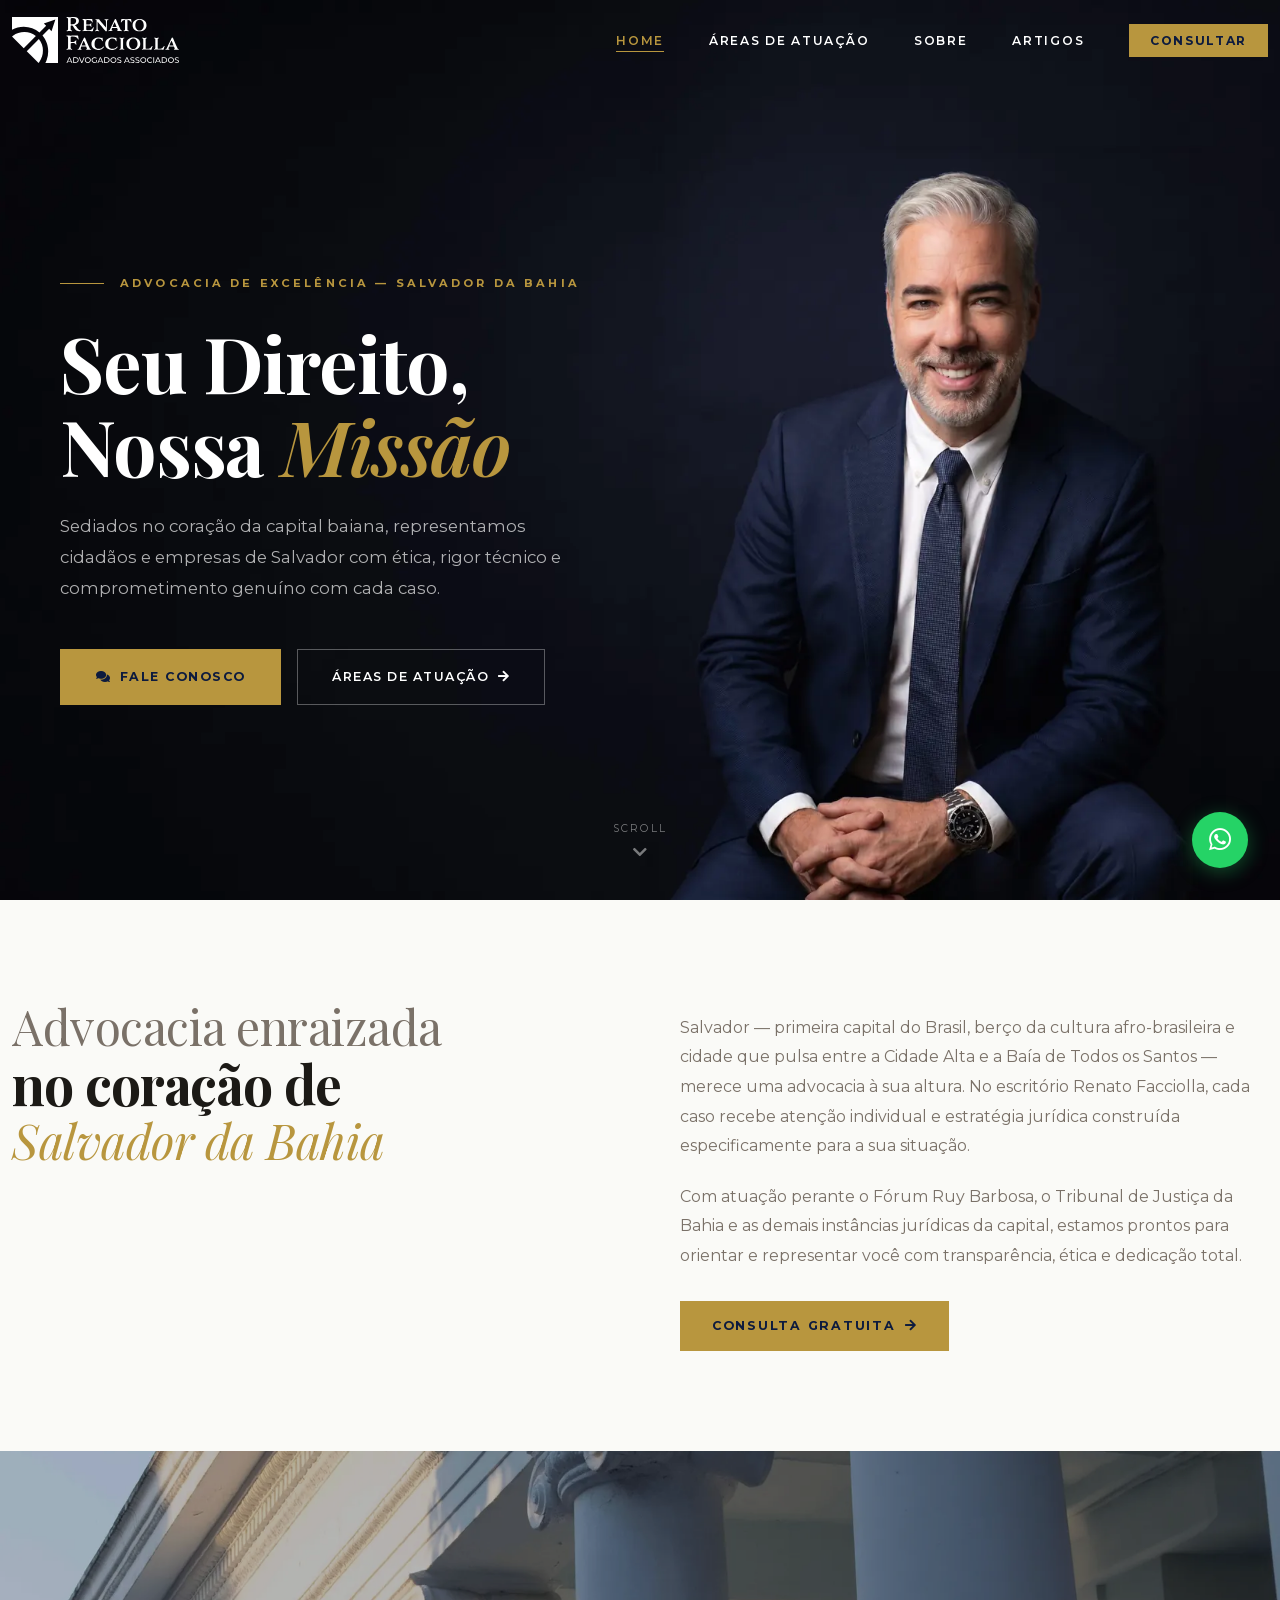
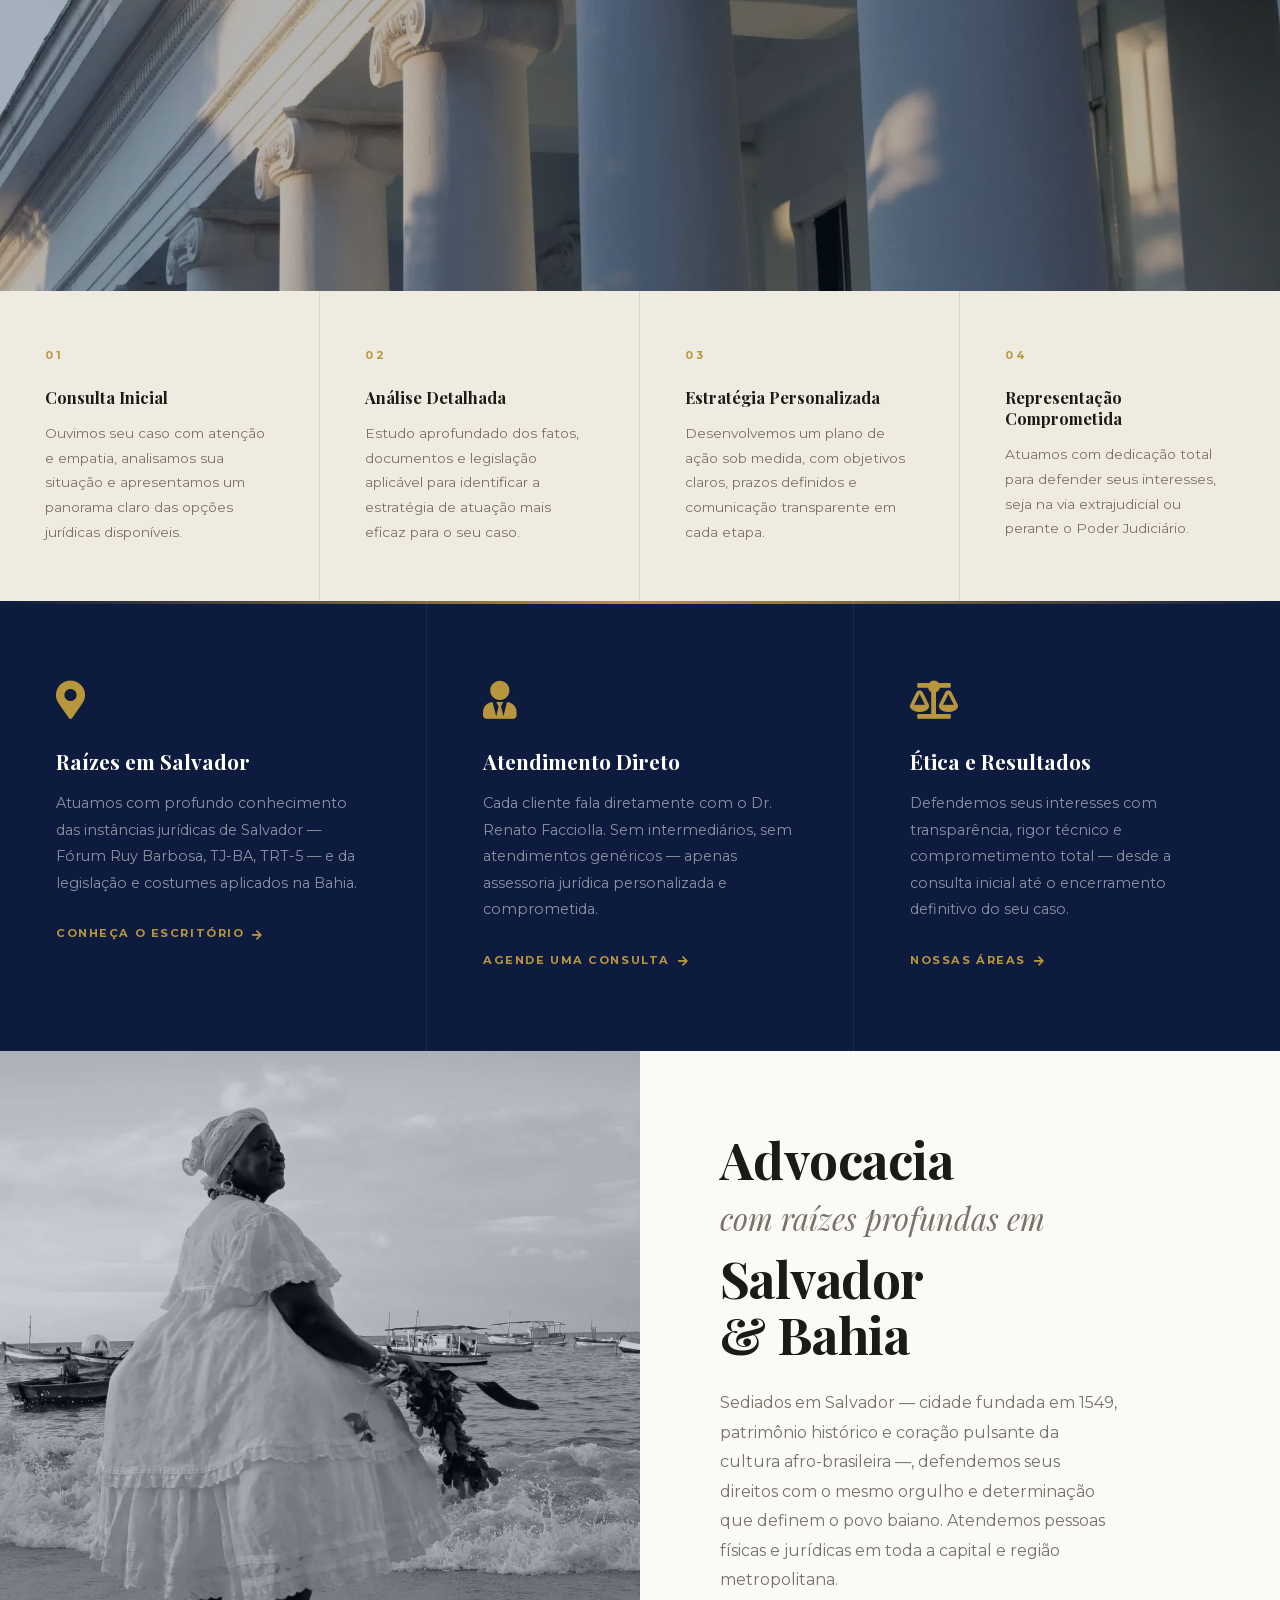
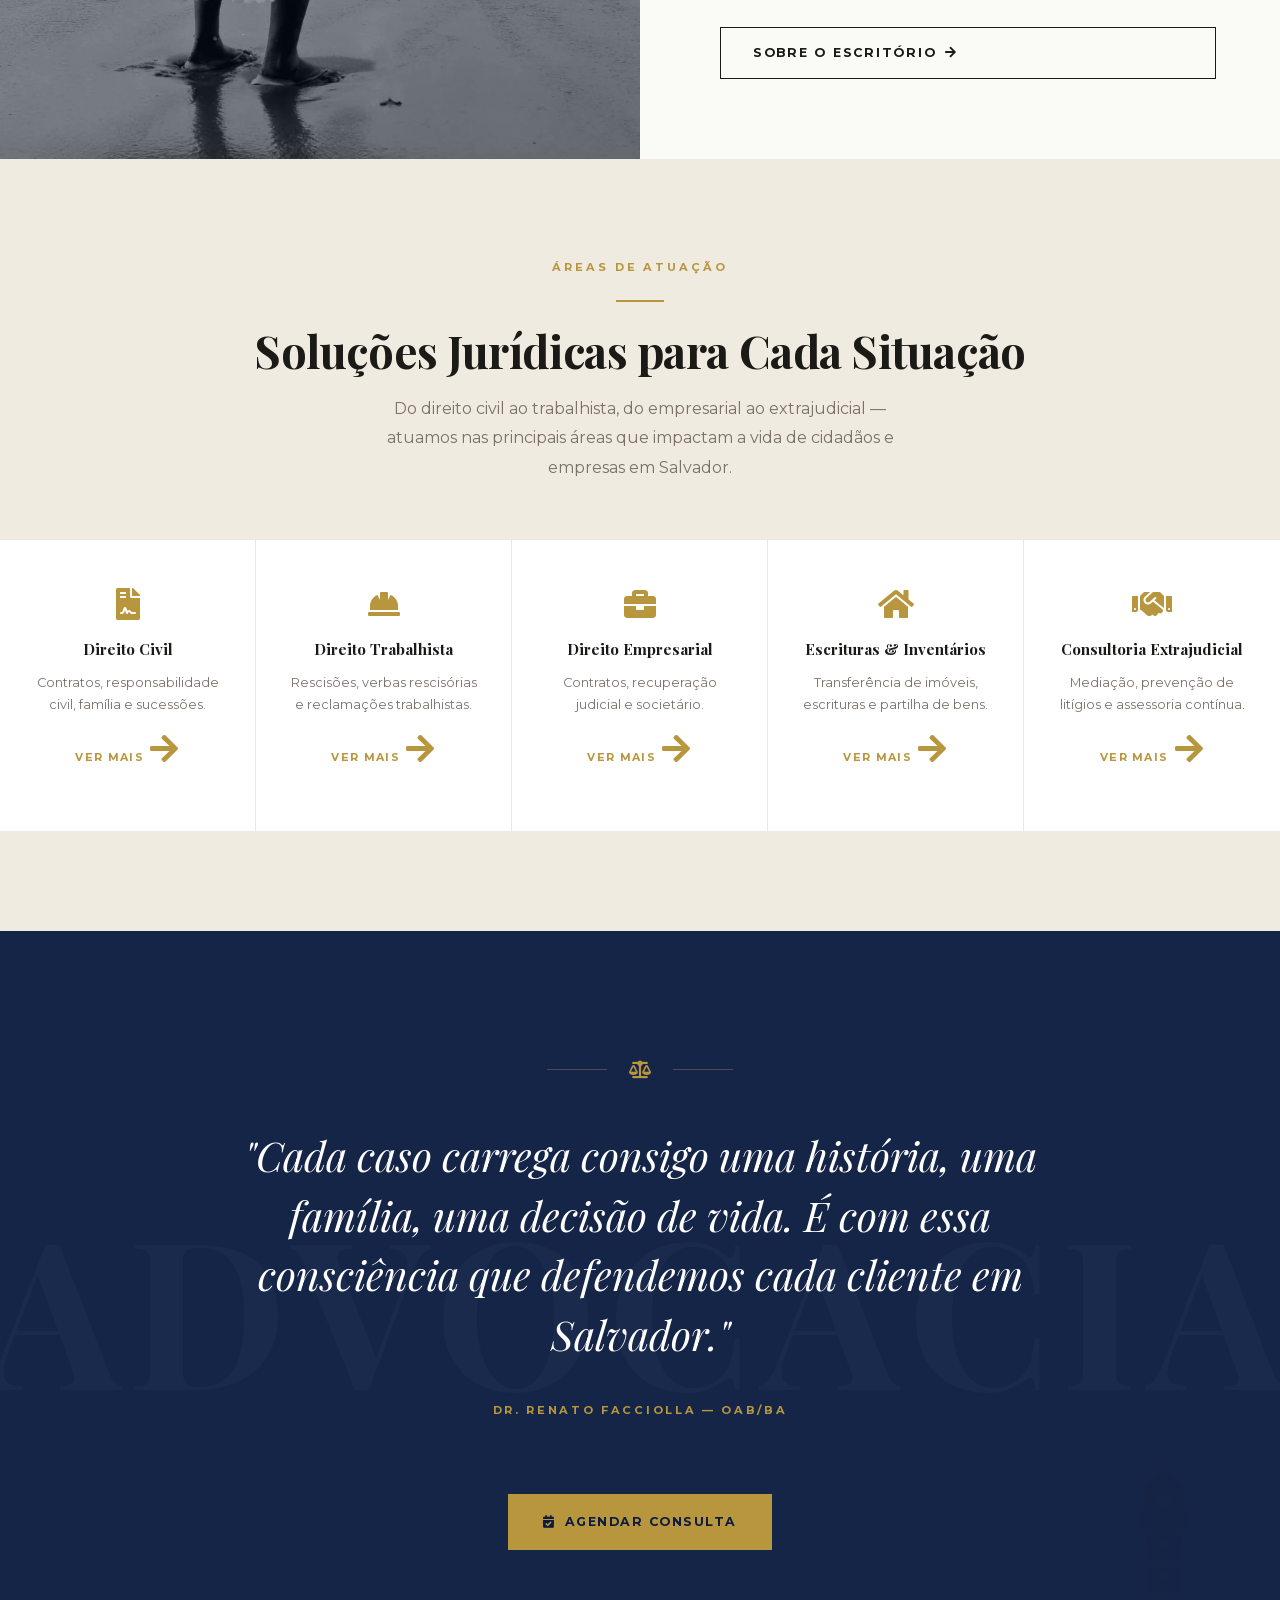
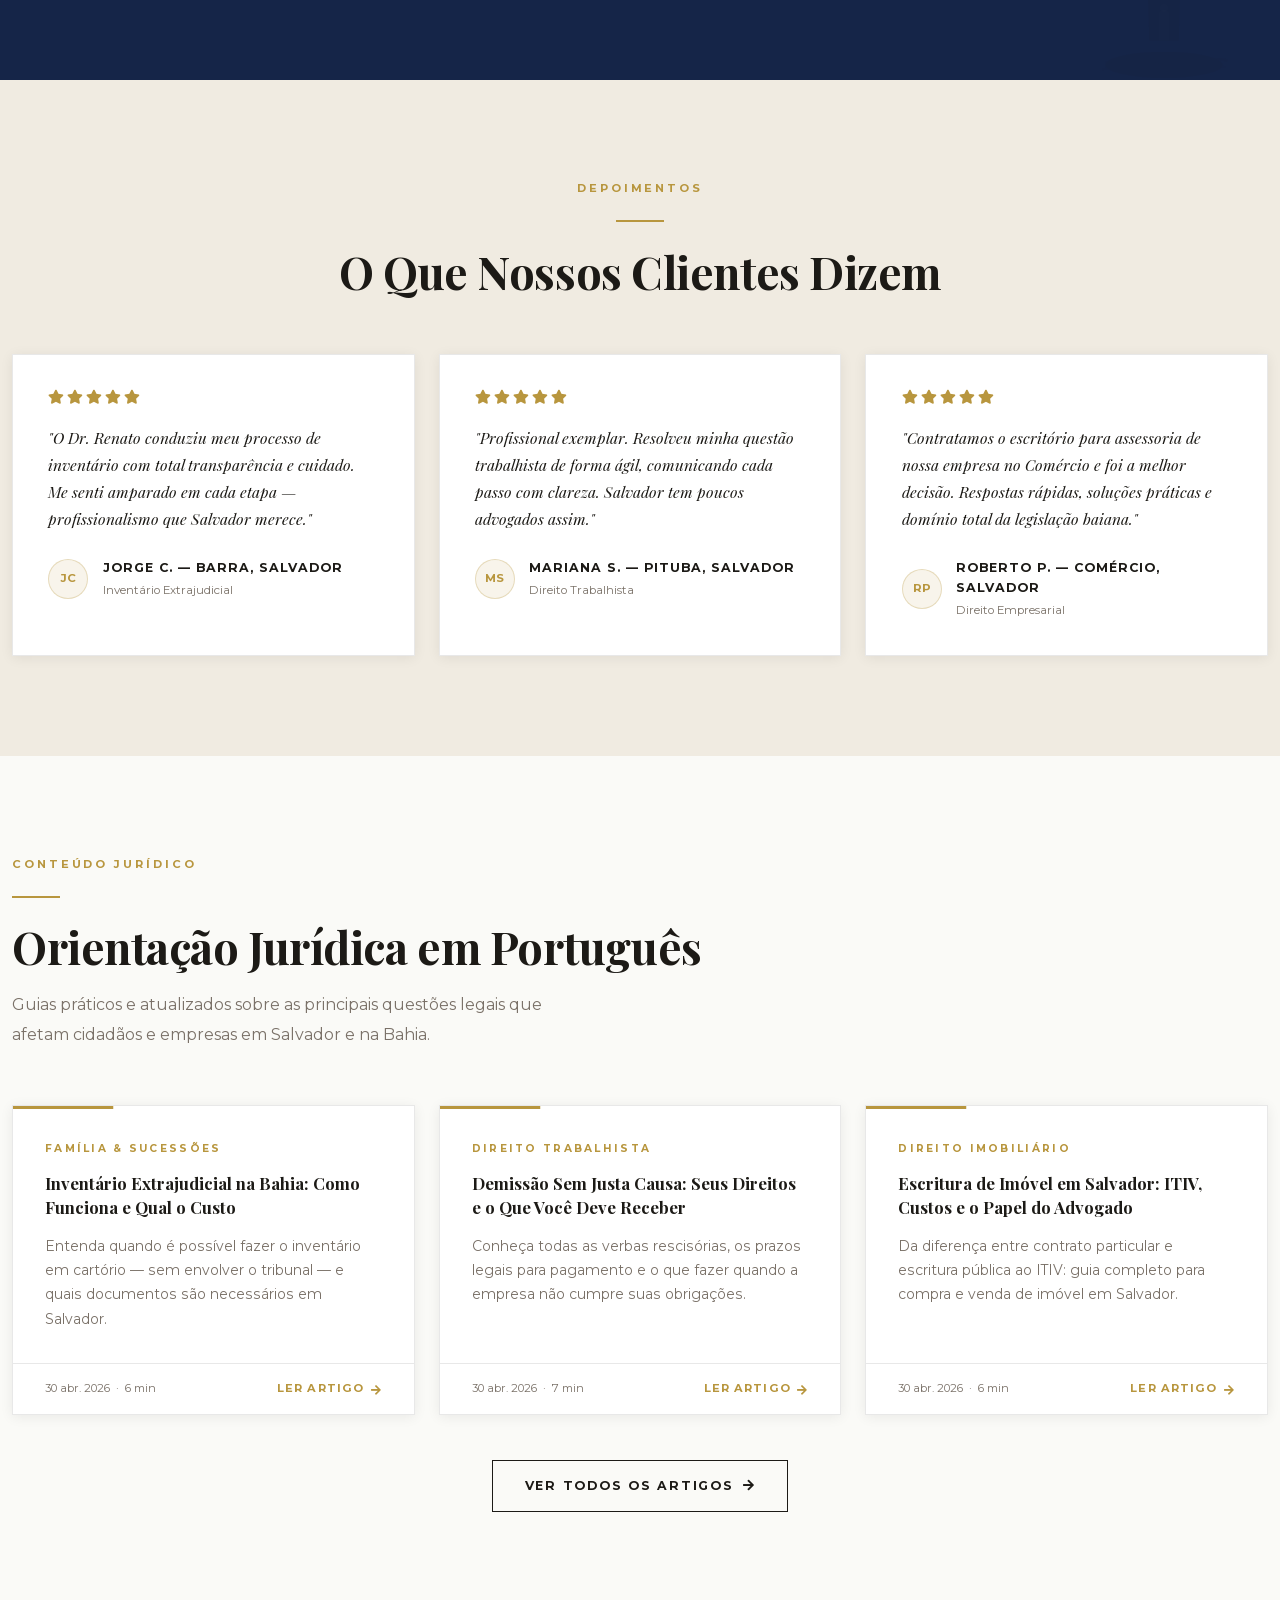
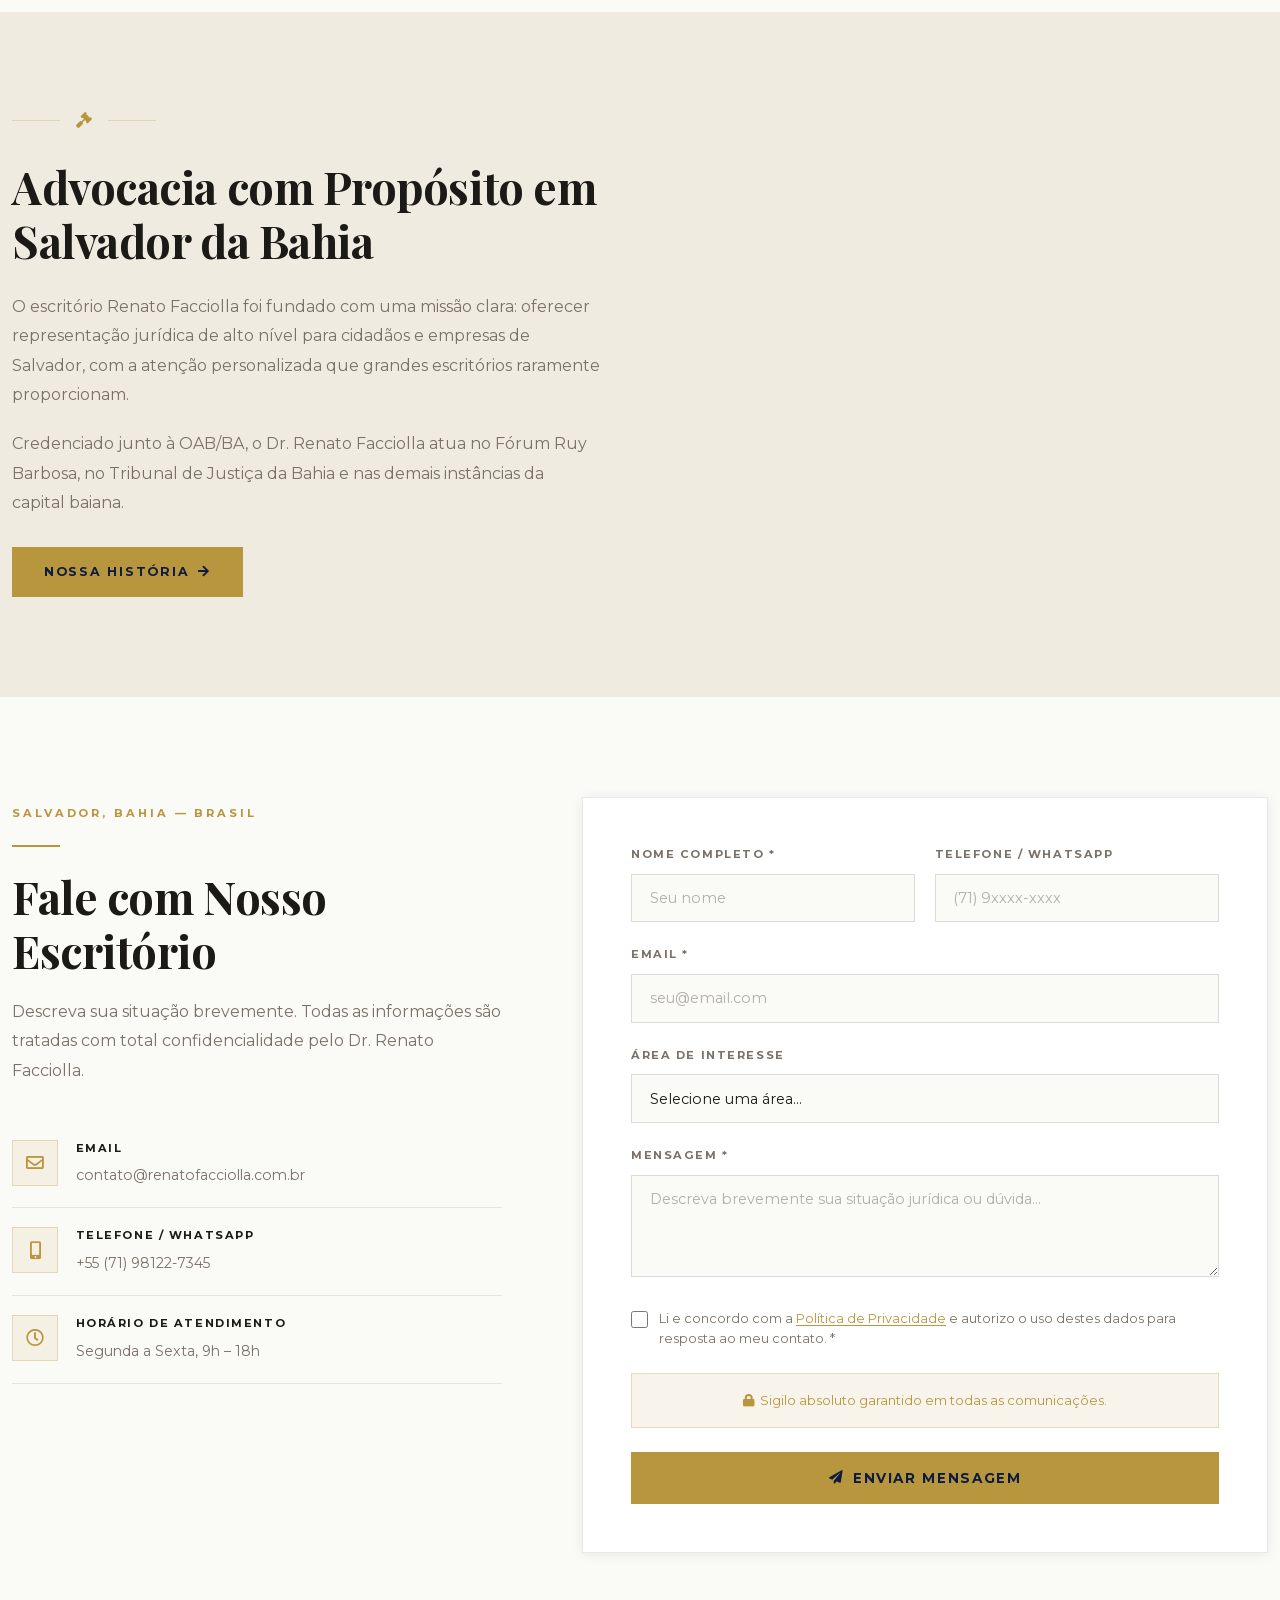
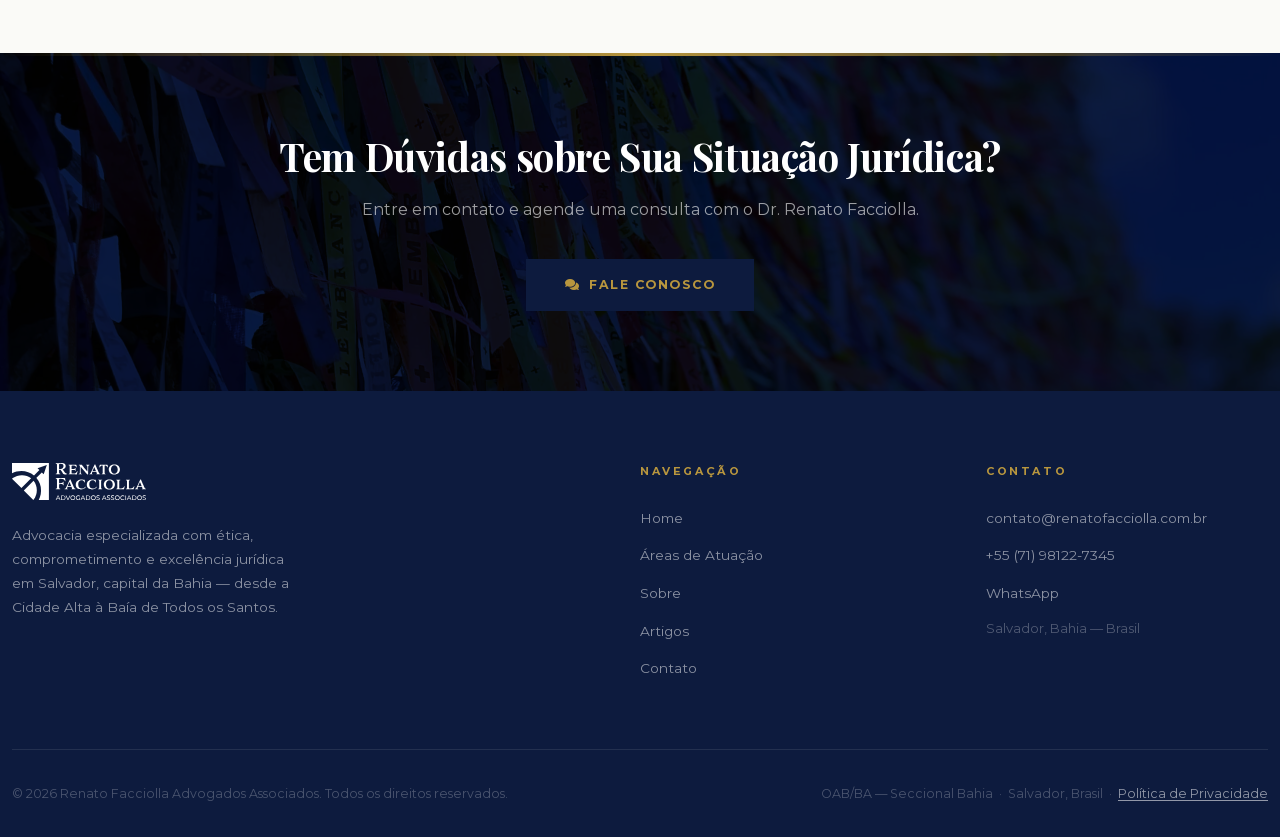
==== index.html @ 47c88311 "SEO, performance and privacy fixes - One host everywhere: canonicals, JSON-LD, sitemap and robots no" ====
<!DOCTYPE html>
<html lang="pt-BR">
<head>
  <meta charset="UTF-8">
  <meta name="viewport" content="width=device-width, initial-scale=1.0">
  <title>Advogado em Salvador BA | Renato Facciolla Advogados Associados</title>
  <meta name="description" content="Escritório de advocacia em Salvador, Bahia. Direito Civil, Trabalhista e Empresarial. Atuação no Fórum Ruy Barbosa e TJ-BA. Consulte gratuitamente.">
  <link rel="canonical" href="https://renatofacciolla.com.br/">
  <meta name="referrer" content="strict-origin-when-cross-origin">
  <meta name="theme-color" content="#0D1B3E">
  <link rel="icon" href="/favicon.ico" sizes="32x32">
  <link rel="icon" href="/favicon.svg" type="image/svg+xml">
  <link rel="apple-touch-icon" href="/apple-touch-icon.png">
  <meta property="og:type" content="website">
  <meta property="og:locale" content="pt_BR">
  <meta property="og:site_name" content="Renato Facciolla Advogados Associados">
  <meta property="og:title" content="Advogado em Salvador BA | Renato Facciolla Advogados Associados">
  <meta property="og:description" content="Escritório de advocacia em Salvador, Bahia. Direito Civil, Trabalhista e Empresarial. Atuação no Fórum Ruy Barbosa e TJ-BA. Consulte gratuitamente.">
  <meta property="og:url" content="https://renatofacciolla.com.br/">
  <meta property="og:image" content="https://renatofacciolla.com.br/assets/images/og-image.jpg">
  <meta property="og:image:width" content="1200">
  <meta property="og:image:height" content="630">
  <meta name="twitter:card" content="summary_large_image">

  <script type="application/ld+json">
  {
    "@context": "https://schema.org",
    "@graph": [
      {
        "@type": ["LegalService", "LocalBusiness"],
        "@id": "https://renatofacciolla.com.br/#firm",
        "name": "Renato Facciolla Advogados Associados",
        "alternateName": "RF Advogados",
        "description": "Escritório de advocacia em Salvador, Bahia, especializado em Direito Civil, Trabalhista, Empresarial, Consultoria Extrajudicial e Escrituras.",
        "url": "https://renatofacciolla.com.br/",
        "logo": {"@type": "ImageObject", "url": "https://renatofacciolla.com.br/assets/images/RF-Logo.svg"},
        "image": "https://renatofacciolla.com.br/assets/images/og-image.jpg",
        "telephone": "+55-71-98122-7345",
        "email": "contato@renatofacciolla.com.br",
        "address": {"@type": "PostalAddress", "addressLocality": "Salvador", "addressRegion": "BA", "addressCountry": "BR"},
        "geo": {"@type": "GeoCoordinates", "latitude": -12.9714, "longitude": -38.5014},
        "openingHoursSpecification": {"@type": "OpeningHoursSpecification", "dayOfWeek": ["Monday","Tuesday","Wednesday","Thursday","Friday"], "opens": "09:00", "closes": "18:00"},
        "areaServed": [{"@type": "City", "name": "Salvador"}, {"@type": "State", "name": "Bahia"}],
        "hasOfferCatalog": {"@type": "OfferCatalog", "name": "Serviços Jurídicos", "itemListElement": [
          {"@type": "Offer", "itemOffered": {"@type": "Service", "name": "Direito Civil"}},
          {"@type": "Offer", "itemOffered": {"@type": "Service", "name": "Direito Trabalhista"}},
          {"@type": "Offer", "itemOffered": {"@type": "Service", "name": "Direito Empresarial"}},
          {"@type": "Offer", "itemOffered": {"@type": "Service", "name": "Consultoria Extrajudicial"}},
          {"@type": "Offer", "itemOffered": {"@type": "Service", "name": "Escrituras e Inventários"}}
        ]},
        "priceRange": "$$"
      },
      {
        "@type": "Attorney",
        "@id": "https://renatofacciolla.com.br/#attorney",
        "name": "Renato Facciolla",
        "honorificPrefix": "Dr.",
        "jobTitle": "Advogado",
        "worksFor": {"@id": "https://renatofacciolla.com.br/#firm"},
        "address": {"@type": "PostalAddress", "addressLocality": "Salvador", "addressRegion": "BA", "addressCountry": "BR"},
        "memberOf": {"@type": "Organization", "name": "Ordem dos Advogados do Brasil — Seccional Bahia", "alternateName": "OAB/BA"},
        "knowsAbout": ["Direito Civil","Direito Trabalhista","Direito Empresarial","Consultoria Extrajudicial","Inventários e Escrituras","Direito de Família"]
      },
      {
        "@type": "WebSite",
        "@id": "https://renatofacciolla.com.br/#website",
        "url": "https://renatofacciolla.com.br/",
        "name": "Renato Facciolla Advogados Associados",
        "publisher": {"@id": "https://renatofacciolla.com.br/#firm"},
        "inLanguage": "pt-BR"
      },
      {
        "@type": "WebPage",
        "@id": "https://renatofacciolla.com.br/#webpage",
        "url": "https://renatofacciolla.com.br/",
        "name": "Advogado em Salvador BA | Renato Facciolla Advogados Associados",
        "isPartOf": {"@id": "https://renatofacciolla.com.br/#website"},
        "about": {"@id": "https://renatofacciolla.com.br/#firm"},
        "inLanguage": "pt-BR"
      }
    ]
  }
  </script>

  <link rel="preload" href="assets/fonts/Montserrat-normal-latin.woff2" as="font" type="font/woff2" crossorigin>
  <link rel="stylesheet" href="assets/css/fonts.css">
  <link rel="stylesheet" href="assets/vendor/fontawesome/css/all.min.css">
  <link rel="stylesheet" href="assets/css/main.css">
  <link rel="preload" as="image" href="assets/images/heroBG.webp" fetchpriority="high">

</head>
<body>

  <!-- ══ NAVBAR ══════════════════════════════════════════════ -->
  <nav id="mainNav" aria-label="Navegação principal">
    <div class="nav-inner">
      <a class="navbar-brand" href="./" aria-label="RF Advogados — Início">
        <img src="assets/images/RF-Logo.svg" alt="Renato Facciolla Advogados" height="36">
      </a>
      <button class="nav-toggle" aria-label="Abrir menu" aria-expanded="false">
        <span></span><span></span><span></span>
      </button>
      <ul class="nav-links" role="list">
        <li><a href="./" class="active">Home</a></li>
        <li><a href="areas.html">Áreas de Atuação</a></li>
        <li><a href="sobre.html">Sobre</a></li>
        <li><a href="artigos/">Artigos</a></li>
        <li><a href="contato.html" class="nav-cta">Consultar</a></li>
      </ul>
    </div>
  </nav>

  <!-- ══ HERO ═══════════════════════════════════════════════ -->
  <section class="hero" aria-label="Apresentação">
    <div class="container">
      <div class="hero-inner">

        <div class="hero-content">
          <div class="hero-eyebrow">Advocacia de Excelência — Salvador da Bahia</div>
          <h1>Seu Direito,<br>Nossa <em>Missão</em></h1>
          <p class="hero-text">
            Sediados no coração da capital baiana, representamos cidadãos e empresas
            de Salvador com ética, rigor técnico e comprometimento genuíno com cada caso.
          </p>
          <div class="hero-actions">
            <a href="contato.html" class="btn-primary">
              <i class="fas fa-comments" aria-hidden="true"></i> Fale Conosco
            </a>
            <a href="areas.html" class="btn-outline">
              Áreas de Atuação <i class="fas fa-arrow-right" aria-hidden="true"></i>
            </a>
          </div>
        </div>

      </div>
    </div>
    <div class="hero-scroll" aria-hidden="true">
      <span>Scroll</span>
      <i class="fas fa-chevron-down"></i>
    </div>
  </section>

  <!-- ══ SPLIT INTRO ════════════════════════════════════════ -->
  <section class="ls section-pad">
    <div class="container">
      <div class="split-intro">

        <div class="sh-wrap fade-in-left">
          <span class="sh-light">Advocacia enraizada</span>
          <span class="sh-bold">no coração de</span>
          <span class="sh-italic">Salvador da Bahia</span>
        </div>

        <div class="split-body fade-in-right" data-delay="100">
          <p>
            Salvador — primeira capital do Brasil, berço da cultura afro-brasileira
            e cidade que pulsa entre a Cidade Alta e a Baía de Todos os Santos —
            merece uma advocacia à sua altura. No escritório Renato Facciolla,
            cada caso recebe atenção individual e estratégia jurídica construída
            especificamente para a sua situação.
          </p>
          <p>
            Com atuação perante o Fórum Ruy Barbosa, o Tribunal de Justiça da Bahia
            e as demais instâncias jurídicas da capital, estamos prontos para
            orientar e representar você com transparência, ética e dedicação total.
          </p>
          <a href="contato.html" class="btn-gold" style="margin-top:0.6rem">
            Consulta Gratuita <i class="fas fa-arrow-right" aria-hidden="true"></i>
          </a>
        </div>

      </div>
    </div>
  </section>

  <!-- ══ FULL-BLEED IMAGE STRIP ══════════════════════════════ -->
  <div class="img-strip" role="img" aria-label="Fórum Ruy Barbosa — pilastras do Tribunal de Justiça da Bahia, Salvador"></div>

  <!-- ══ PROCESS — 4 COLUMNS ════════════════════════════════ -->
  <section class="features-block" aria-label="Como trabalhamos">
    <div class="features-cols">

      <div class="feat-col fade-in">
        <span class="feat-num">01</span>
        <h3>Consulta Inicial</h3>
        <p>
          Ouvimos seu caso com atenção e empatia, analisamos sua situação e
          apresentamos um panorama claro das opções jurídicas disponíveis.
        </p>
      </div>

      <div class="feat-col fade-in" data-delay="80">
        <span class="feat-num">02</span>
        <h3>Análise Detalhada</h3>
        <p>
          Estudo aprofundado dos fatos, documentos e legislação aplicável para
          identificar a estratégia de atuação mais eficaz para o seu caso.
        </p>
      </div>

      <div class="feat-col fade-in" data-delay="160">
        <span class="feat-num">03</span>
        <h3>Estratégia Personalizada</h3>
        <p>
          Desenvolvemos um plano de ação sob medida, com objetivos claros,
          prazos definidos e comunicação transparente em cada etapa.
        </p>
      </div>

      <div class="feat-col fade-in" data-delay="240">
        <span class="feat-num">04</span>
        <h3>Representação Comprometida</h3>
        <p>
          Atuamos com dedicação total para defender seus interesses, seja
          na via extrajudicial ou perante o Poder Judiciário.
        </p>
      </div>

    </div>
  </section>

  <!-- ══ WHY CHOOSE RF ══════════════════════════════════════ -->
  <section class="why-section" aria-label="Por que nos escolher">
    <div class="why-cols">

      <div class="why-col fade-in">
        <i class="fas fa-map-marker-alt why-col-icon" aria-hidden="true"></i>
        <h3>Raízes em Salvador</h3>
        <p>Atuamos com profundo conhecimento das instâncias jurídicas de Salvador — Fórum Ruy Barbosa, TJ-BA, TRT-5 — e da legislação e costumes aplicados na Bahia.</p>
        <a href="sobre.html" class="why-col-link">Conheça o escritório <i class="fas fa-arrow-right" aria-hidden="true"></i></a>
      </div>

      <div class="why-col fade-in" data-delay="110">
        <i class="fas fa-user-tie why-col-icon" aria-hidden="true"></i>
        <h3>Atendimento Direto</h3>
        <p>Cada cliente fala diretamente com o Dr. Renato Facciolla. Sem intermediários, sem atendimentos genéricos — apenas assessoria jurídica personalizada e comprometida.</p>
        <a href="contato.html" class="why-col-link">Agende uma consulta <i class="fas fa-arrow-right" aria-hidden="true"></i></a>
      </div>

      <div class="why-col fade-in" data-delay="220">
        <i class="fas fa-balance-scale why-col-icon" aria-hidden="true"></i>
        <h3>Ética e Resultados</h3>
        <p>Defendemos seus interesses com transparência, rigor técnico e comprometimento total — desde a consulta inicial até o encerramento definitivo do seu caso.</p>
        <a href="areas.html" class="why-col-link">Nossas áreas <i class="fas fa-arrow-right" aria-hidden="true"></i></a>
      </div>

    </div>
  </section>

  <!-- ══ OVERSIZED HEADLINE + PHOTO ═════════════════════════ -->
  <section class="oversize-section" aria-label="Sobre o escritório">
    <div class="oversize-inner">

      <div class="oversize-photo fade-in-left" role="img" aria-label="Baiana de acarajé em traje típico, símbolo da cultura afro-baiana de Salvador"></div>

      <div class="oversize-content fade-in-right" data-delay="130">
        <div class="big-heading">
          <span>Advocacia</span>
          <span class="bh-thin">com raízes profundas em</span>
          <span>Salvador</span>
          <span>&amp; Bahia</span>
        </div>
        <p>
          Sediados em Salvador — cidade fundada em 1549, patrimônio histórico
          e coração pulsante da cultura afro-brasileira —, defendemos seus
          direitos com o mesmo orgulho e determinação que definem o povo baiano.
          Atendemos pessoas físicas e jurídicas em toda a capital e região metropolitana.
        </p>
        <a href="sobre.html" class="btn-outline-dark">
          Sobre o Escritório <i class="fas fa-arrow-right" aria-hidden="true"></i>
        </a>
      </div>

    </div>
  </section>

  <!-- ══ PRACTICE AREAS PREVIEW ══════════════════════════════ -->
  <section class="practice-preview section-pad" aria-label="Áreas de atuação">
    <div class="container">
      <div class="section-header center fade-in" style="margin-bottom:0">
        <h4>Áreas de Atuação</h4>
        <div class="divider center"></div>
        <h2>Soluções Jurídicas para Cada Situação</h2>
        <p>Do direito civil ao trabalhista, do empresarial ao extrajudicial — atuamos nas principais áreas que impactam a vida de cidadãos e empresas em Salvador.</p>
      </div>
    </div>
    <div class="practice-preview-grid">
      <div class="practice-card scale-in">
        <i class="fas fa-file-contract" aria-hidden="true"></i>
        <h4>Direito Civil</h4>
        <p>Contratos, responsabilidade civil, família e sucessões.</p>
        <a href="areas.html#civil" class="practice-card-link">Ver mais <i class="fas fa-arrow-right" aria-hidden="true"></i></a>
      </div>
      <div class="practice-card scale-in" data-delay="80">
        <i class="fas fa-hard-hat" aria-hidden="true"></i>
        <h4>Direito Trabalhista</h4>
        <p>Rescisões, verbas rescisórias e reclamações trabalhistas.</p>
        <a href="areas.html#trabalhista" class="practice-card-link">Ver mais <i class="fas fa-arrow-right" aria-hidden="true"></i></a>
      </div>
      <div class="practice-card scale-in" data-delay="160">
        <i class="fas fa-briefcase" aria-hidden="true"></i>
        <h4>Direito Empresarial</h4>
        <p>Contratos, recuperação judicial e societário.</p>
        <a href="areas.html#empresarial" class="practice-card-link">Ver mais <i class="fas fa-arrow-right" aria-hidden="true"></i></a>
      </div>
      <div class="practice-card scale-in" data-delay="240">
        <i class="fas fa-home" aria-hidden="true"></i>
        <h4>Escrituras &amp; Inventários</h4>
        <p>Transferência de imóveis, escrituras e partilha de bens.</p>
        <a href="areas.html#escrituras" class="practice-card-link">Ver mais <i class="fas fa-arrow-right" aria-hidden="true"></i></a>
      </div>
      <div class="practice-card scale-in" data-delay="320">
        <i class="fas fa-handshake" aria-hidden="true"></i>
        <h4>Consultoria Extrajudicial</h4>
        <p>Mediação, prevenção de litígios e assessoria contínua.</p>
        <a href="areas.html#extrajudicial" class="practice-card-link">Ver mais <i class="fas fa-arrow-right" aria-hidden="true"></i></a>
      </div>
    </div>
  </section>

  <!-- ══ STATEMENT / FILOSOFIA ══════════════════════════════ -->
  <section class="statement-section" aria-label="Filosofia do escritório">
    <span class="statement-bg-text" aria-hidden="true">ADVOCACIA</span>
    <div class="container">
      <div class="statement-inner fade-in">
        <div class="statement-ornament">
          <span class="statement-ornament-line"></span>
          <i class="fas fa-balance-scale" aria-hidden="true"></i>
          <span class="statement-ornament-line"></span>
        </div>
        <blockquote class="statement-quote">
          "Cada caso carrega consigo uma história, uma família, uma decisão de vida.
           É com essa consciência que defendemos cada cliente em Salvador."
        </blockquote>
        <span class="statement-attribution">Dr. Renato Facciolla — OAB/BA</span>
        <br>
        <a href="contato.html" class="btn-primary">
          <i class="fas fa-calendar-check" aria-hidden="true"></i> Agendar Consulta
        </a>
      </div>
    </div>

    <!-- Farol da Barra illustration -->
    <svg class="section-deco-svg lighthouse-deco" viewBox="0 0 160 280" fill="none" xmlns="http://www.w3.org/2000/svg" aria-hidden="true">
      <ellipse cx="80" cy="262" rx="72" ry="16" fill="currentColor"/>
      <path d="M62 232 L58 92 L102 92 L98 232 Z" fill="currentColor"/>
      <rect x="58" y="132" width="44" height="10" fill="rgba(255,255,255,0.08)"/>
      <rect x="58" y="172" width="44" height="10" fill="rgba(255,255,255,0.08)"/>
      <rect x="50" y="80" width="60" height="16" rx="2" fill="currentColor"/>
      <path d="M54 80 L56 44 L104 44 L106 80 Z" fill="currentColor"/>
      <path d="M56 44 L80 20 L104 44 Z" fill="currentColor"/>
      <circle cx="80" cy="62" r="9" fill="rgba(255,255,255,0.12)"/>
      <rect x="48" y="77" width="64" height="5" rx="2" fill="currentColor"/>
      <path d="M73 232 L73 198 Q80 190 87 198 L87 232 Z" fill="rgba(255,255,255,0.07)"/>
      <circle cx="80" cy="112" r="5" fill="rgba(255,255,255,0.08)"/>
      <circle cx="80" cy="152" r="5" fill="rgba(255,255,255,0.08)"/>
      <circle cx="80" cy="192" r="5" fill="rgba(255,255,255,0.08)"/>
      <path d="M8 260 Q38 250 68 260 Q98 270 128 260 Q148 252 158 257" stroke="currentColor" stroke-width="3" fill="none" opacity="0.4"/>
      <path d="M4 268 Q34 258 64 268 Q94 278 124 268 Q144 260 156 265" stroke="currentColor" stroke-width="2" fill="none" opacity="0.25"/>
    </svg>
  </section>

  <!-- ══ TESTIMONIALS ══════════════════════════════════════════ -->
  <section class="testimonials section-pad" aria-label="Depoimentos">
    <div class="container">
      <div class="section-header center fade-in" style="margin-bottom:0">
        <h4>Depoimentos</h4>
        <div class="divider center"></div>
        <h2>O Que Nossos Clientes Dizem</h2>
      </div>

      <div class="testimonials-grid">

        <div class="testi-card">
          <div class="testi-stars">
            <i class="fas fa-star" aria-hidden="true"></i>
            <i class="fas fa-star" aria-hidden="true"></i>
            <i class="fas fa-star" aria-hidden="true"></i>
            <i class="fas fa-star" aria-hidden="true"></i>
            <i class="fas fa-star" aria-hidden="true"></i>
          </div>
          <blockquote>"O Dr. Renato conduziu meu processo de inventário com total transparência e cuidado. Me senti amparado em cada etapa — profissionalismo que Salvador merece."</blockquote>
          <div class="testi-author">
            <div class="testi-avatar">JC</div>
            <div>
              <div class="testi-name">Jorge C. — Barra, Salvador</div>
              <div class="testi-area">Inventário Extrajudicial</div>
            </div>
          </div>
        </div>

        <div class="testi-card">
          <div class="testi-stars">
            <i class="fas fa-star" aria-hidden="true"></i>
            <i class="fas fa-star" aria-hidden="true"></i>
            <i class="fas fa-star" aria-hidden="true"></i>
            <i class="fas fa-star" aria-hidden="true"></i>
            <i class="fas fa-star" aria-hidden="true"></i>
          </div>
          <blockquote>"Profissional exemplar. Resolveu minha questão trabalhista de forma ágil, comunicando cada passo com clareza. Salvador tem poucos advogados assim."</blockquote>
          <div class="testi-author">
            <div class="testi-avatar">MS</div>
            <div>
              <div class="testi-name">Mariana S. — Pituba, Salvador</div>
              <div class="testi-area">Direito Trabalhista</div>
            </div>
          </div>
        </div>

        <div class="testi-card">
          <div class="testi-stars">
            <i class="fas fa-star" aria-hidden="true"></i>
            <i class="fas fa-star" aria-hidden="true"></i>
            <i class="fas fa-star" aria-hidden="true"></i>
            <i class="fas fa-star" aria-hidden="true"></i>
            <i class="fas fa-star" aria-hidden="true"></i>
          </div>
          <blockquote>"Contratamos o escritório para assessoria de nossa empresa no Comércio e foi a melhor decisão. Respostas rápidas, soluções práticas e domínio total da legislação baiana."</blockquote>
          <div class="testi-author">
            <div class="testi-avatar">RP</div>
            <div>
              <div class="testi-name">Roberto P. — Comércio, Salvador</div>
              <div class="testi-area">Direito Empresarial</div>
            </div>
          </div>
        </div>

      </div>
    </div>
  </section>

  <!-- ══ BLOG / ARTIGOS PREVIEW ══════════════════════════════ -->
  <section class="blog-preview section-pad" aria-label="Artigos jurídicos">
    <div class="container">
      <div class="section-header fade-in" style="margin-bottom:0">
        <h4>Conteúdo Jurídico</h4>
        <div class="divider"></div>
        <h2>Orientação Jurídica em Português</h2>
        <p>Guias práticos e atualizados sobre as principais questões legais que afetam cidadãos e empresas em Salvador e na Bahia.</p>
      </div>

      <div class="blog-preview-grid">

        <article class="blog-card fade-in">
          <div class="blog-card-accent"></div>
          <div class="blog-card-body">
            <span class="blog-card-cat">Família &amp; Sucessões</span>
            <h3>Inventário Extrajudicial na Bahia: Como Funciona e Qual o Custo</h3>
            <p>Entenda quando é possível fazer o inventário em cartório — sem envolver o tribunal — e quais documentos são necessários em Salvador.</p>
          </div>
          <div class="blog-card-footer">
            <span class="blog-card-date">30 abr. 2026 &nbsp;·&nbsp; 6 min</span>
            <a href="artigos/inventario-extrajudicial-bahia.html" class="blog-card-link">Ler artigo <i class="fas fa-arrow-right" aria-hidden="true"></i></a>
          </div>
        </article>

        <article class="blog-card fade-in" data-delay="100">
          <div class="blog-card-accent"></div>
          <div class="blog-card-body">
            <span class="blog-card-cat">Direito Trabalhista</span>
            <h3>Demissão Sem Justa Causa: Seus Direitos e o Que Você Deve Receber</h3>
            <p>Conheça todas as verbas rescisórias, os prazos legais para pagamento e o que fazer quando a empresa não cumpre suas obrigações.</p>
          </div>
          <div class="blog-card-footer">
            <span class="blog-card-date">30 abr. 2026 &nbsp;·&nbsp; 7 min</span>
            <a href="artigos/demissao-sem-justa-causa-salvador.html" class="blog-card-link">Ler artigo <i class="fas fa-arrow-right" aria-hidden="true"></i></a>
          </div>
        </article>

        <article class="blog-card fade-in" data-delay="200">
          <div class="blog-card-accent"></div>
          <div class="blog-card-body">
            <span class="blog-card-cat">Direito Imobiliário</span>
            <h3>Escritura de Imóvel em Salvador: ITIV, Custos e o Papel do Advogado</h3>
            <p>Da diferença entre contrato particular e escritura pública ao ITIV: guia completo para compra e venda de imóvel em Salvador.</p>
          </div>
          <div class="blog-card-footer">
            <span class="blog-card-date">30 abr. 2026 &nbsp;·&nbsp; 6 min</span>
            <a href="artigos/escritura-imovel-salvador.html" class="blog-card-link">Ler artigo <i class="fas fa-arrow-right" aria-hidden="true"></i></a>
          </div>
        </article>

      </div>
      <div style="text-align:center; margin-top:2.8rem" class="fade-in">
        <a href="artigos/" class="btn-outline-dark">
          Ver Todos os Artigos <i class="fas fa-arrow-right" aria-hidden="true"></i>
        </a>
      </div>
    </div>
  </section>

  <!-- ══ ABOUT STRIP ══════════════════════════════════════════ -->
  <section class="about-strip section-pad" aria-label="Sobre o escritório">
    <div class="container">
      <div class="about-strip-inner">

        <div class="about-text fade-in-left">
          <div class="ornament">
            <span class="ornament-line"></span>
            <i class="fas fa-gavel" aria-hidden="true"></i>
            <span class="ornament-line"></span>
          </div>
          <h2>Advocacia com Propósito em Salvador da Bahia</h2>
          <p>O escritório Renato Facciolla foi fundado com uma missão clara: oferecer representação jurídica de alto nível para cidadãos e empresas de Salvador, com a atenção personalizada que grandes escritórios raramente proporcionam.</p>
          <p>Credenciado junto à OAB/BA, o Dr. Renato Facciolla atua no Fórum Ruy Barbosa, no Tribunal de Justiça da Bahia e nas demais instâncias da capital baiana.</p>
          <a href="sobre.html" class="btn-gold" style="margin-top:0.6rem">
            Nossa História <i class="fas fa-arrow-right" aria-hidden="true"></i>
          </a>
        </div>

        <div class="about-stats fade-in-right" data-delay="150">
          <div class="stat-card">
            <div class="stat-number" data-count="15" data-suffix="+">15+</div>
            <div class="stat-label">Anos de Experiência</div>
          </div>
          <div class="stat-card">
            <div class="stat-number" data-count="500" data-suffix="+">500+</div>
            <div class="stat-label">Clientes Atendidos</div>
          </div>
          <div class="stat-card">
            <div class="stat-number" data-count="5" data-suffix="">5</div>
            <div class="stat-label">Áreas de Atuação</div>
          </div>
          <div class="stat-card">
            <div class="stat-number" data-count="98" data-suffix="%">98%</div>
            <div class="stat-label">Índice de Satisfação</div>
          </div>
        </div>

      </div>
    </div>
  </section>

  <!-- ══ CONTATO — FORM ════════════════════════════════════ -->
  <section class="contact-ls section-pad" id="contato">
    <div class="container">
      <div class="home-contact-grid">

        <!-- Left: header + info -->
        <div class="home-contact-info fade-in-left">
          <h4 class="section-label">Salvador, Bahia — Brasil</h4>
          <div class="divider"></div>
          <h2>Fale com Nosso Escritório</h2>
          <p>Descreva sua situação brevemente. Todas as informações são tratadas com total confidencialidade pelo Dr. Renato Facciolla.</p>

          <div class="hci-item">
            <div class="ci-icon"><i class="far fa-envelope" aria-hidden="true"></i></div>
            <div class="ci-text">
              <h4>Email</h4>
              <a href="mailto:contato@renatofacciolla.com.br">contato@renatofacciolla.com.br</a>
            </div>
          </div>
          <div class="hci-item">
            <div class="ci-icon"><i class="fas fa-mobile-alt" aria-hidden="true"></i></div>
            <div class="ci-text">
              <h4>Telefone / WhatsApp</h4>
              <a href="tel:+5571981227345">+55 (71) 98122-7345</a>
            </div>
          </div>
          <div class="hci-item">
            <div class="ci-icon"><i class="far fa-clock" aria-hidden="true"></i></div>
            <div class="ci-text">
              <h4>Horário de Atendimento</h4>
              <p>Segunda a Sexta, 9h – 18h</p>
            </div>
          </div>
        </div>

        <!-- Right: form -->
        <div class="contact-form-wrap fade-in-right" data-delay="100">
          <form
            id="contactForm"
            action="mailto:contato@renatofacciolla.com.br"
            method="post"
            enctype="text/plain"
            data-web3forms-key=""
          >
            <div class="form-row">
              <div class="form-group">
                <label for="hc-nome">Nome Completo *</label>
                <input type="text" id="hc-nome" name="nome" class="form-control" placeholder="Seu nome" required autocomplete="name">
              </div>
              <div class="form-group">
                <label for="hc-tel">Telefone / WhatsApp</label>
                <input type="tel" id="hc-tel" name="telefone" class="form-control" placeholder="(71) 9xxxx-xxxx" autocomplete="tel">
              </div>
            </div>
            <div class="form-group">
              <label for="hc-email">Email *</label>
              <input type="email" id="hc-email" name="email" class="form-control" placeholder="seu@email.com" required autocomplete="email">
            </div>
            <div class="form-group">
              <label for="hc-area">Área de Interesse</label>
              <select id="hc-area" name="area" class="form-control">
                <option value="" disabled selected>Selecione uma área…</option>
                <option value="civil">Direito Civil</option>
                <option value="trabalhista">Direito Trabalhista</option>
                <option value="empresarial">Direito Empresarial</option>
                <option value="extrajudicial">Consultoria Extrajudicial</option>
                <option value="escrituras">Escrituras e Inventários</option>
                <option value="outro">Outro / Não sei ainda</option>
              </select>
            </div>
            <div class="form-group">
              <label for="hc-msg">Mensagem *</label>
              <textarea id="hc-msg" name="mensagem" class="form-control" rows="4" placeholder="Descreva brevemente sua situação jurídica ou dúvida…" required></textarea>
            </div>
            <div class="form-consent">
              <input type="checkbox" id="hc-consent" name="consentimento" required>
              <label for="hc-consent">Li e concordo com a <a href="politica-de-privacidade.html" target="_blank" rel="noopener">Política de Privacidade</a> e autorizo o uso destes dados para resposta ao meu contato. *</label>
            </div>
            <div class="notice-banner" role="note" style="margin-bottom:1.5rem;margin-top:0">
              <i class="fas fa-lock" aria-hidden="true"></i>
              &nbsp;Sigilo absoluto garantido em todas as comunicações.
            </div>
            <button type="submit" class="btn-primary" style="width:100%;justify-content:center;font-size:0.85rem">
              <i class="fas fa-paper-plane" aria-hidden="true"></i> Enviar Mensagem
            </button>
            <p class="form-status" role="status" aria-live="polite"></p>
          </form>
        </div>

      </div>
    </div>
  </section>

  <!-- ══ CTA BANNER ══════════════════════════════════════════ -->
  <section class="cta-banner">
    <div class="container">
      <h2>Tem Dúvidas sobre Sua Situação Jurídica?</h2>
      <p>Entre em contato e agende uma consulta com o Dr. Renato Facciolla.</p>
      <a href="contato.html" class="btn-dark">
        <i class="fas fa-comments" aria-hidden="true"></i> Fale Conosco
      </a>
    </div>
  </section>

  <!-- ══ FOOTER ═════════════════════════════════════════════ -->
  <footer class="site-footer">
    <div class="container">
      <div class="footer-inner">

        <div class="footer-brand">
          <img src="assets/images/RF-Logo.svg" alt="Renato Facciolla Advogados">
          <p>Advocacia especializada com ética, comprometimento e excelência
             jurídica em Salvador, capital da Bahia — desde a Cidade Alta à Baía
             de Todos os Santos.</p>
        </div>

        <div class="footer-col">
          <h4>Navegação</h4>
          <ul>
            <li><a href="./">Home</a></li>
            <li><a href="areas.html">Áreas de Atuação</a></li>
            <li><a href="sobre.html">Sobre</a></li>
            <li><a href="artigos/">Artigos</a></li>
            <li><a href="contato.html">Contato</a></li>
          </ul>
        </div>

        <div class="footer-col">
          <h4>Contato</h4>
          <ul>
            <li><a href="mailto:contato@renatofacciolla.com.br">contato@renatofacciolla.com.br</a></li>
            <li><a href="tel:+5571981227345">+55 (71) 98122-7345</a></li>
            <li><a href="#" class="wz-link">WhatsApp</a></li>
            <li style="color:rgba(255,255,255,0.28);font-size:0.82rem;margin-top:0.3rem">Salvador, Bahia — Brasil</li>
          </ul>
        </div>

      </div>

      <div class="footer-bottom">
        <p>© <span id="copy-year">2026</span> Renato Facciolla Advogados Associados. Todos os direitos reservados.</p>
        <p>OAB/BA — Seccional Bahia &nbsp;·&nbsp; Salvador, Brasil &nbsp;·&nbsp; <a href="politica-de-privacidade.html">Política de Privacidade</a></p>
      </div>
    </div>
  </footer>

  <!-- ══ WHATSAPP FLOAT ═══════════════════════════════════════ -->
  <a href="#" class="wz-float" aria-label="Contato via WhatsApp" title="WhatsApp">
    <i class="fab fa-whatsapp" aria-hidden="true"></i>
  </a>

  <script src="assets/js/main.js"></script>
</body>
</html>
---- assets/css/fonts.css ----
/* Self-hosted Google Fonts (Playfair Display, Montserrat) — latin + latin-ext */
/* latin-ext */
@font-face {
  font-family: 'Montserrat';
  font-style: normal;
  font-weight: 300;
  font-display: swap;
  src: url(../fonts/Montserrat-normal-latin-ext.woff2) format('woff2');
  unicode-range: U+0100-02BA, U+02BD-02C5, U+02C7-02CC, U+02CE-02D7, U+02DD-02FF, U+0304, U+0308, U+0329, U+1D00-1DBF, U+1E00-1E9F, U+1EF2-1EFF, U+2020, U+20A0-20AB, U+20AD-20C4, U+2113, U+2C60-2C7F, U+A720-A7FF;
}
/* latin */
@font-face {
  font-family: 'Montserrat';
  font-style: normal;
  font-weight: 300;
  font-display: swap;
  src: url(../fonts/Montserrat-normal-latin.woff2) format('woff2');
  unicode-range: U+0000-00FF, U+0131, U+0152-0153, U+02BB-02BC, U+02C6, U+02DA, U+02DC, U+0304, U+0308, U+0329, U+2000-206F, U+20AC, U+2122, U+2191, U+2193, U+2212, U+2215, U+FEFF, U+FFFD;
}
/* latin-ext */
@font-face {
  font-family: 'Montserrat';
  font-style: normal;
  font-weight: 400;
  font-display: swap;
  src: url(../fonts/Montserrat-normal-latin-ext.woff2) format('woff2');
  unicode-range: U+0100-02BA, U+02BD-02C5, U+02C7-02CC, U+02CE-02D7, U+02DD-02FF, U+0304, U+0308, U+0329, U+1D00-1DBF, U+1E00-1E9F, U+1EF2-1EFF, U+2020, U+20A0-20AB, U+20AD-20C4, U+2113, U+2C60-2C7F, U+A720-A7FF;
}
/* latin */
@font-face {
  font-family: 'Montserrat';
  font-style: normal;
  font-weight: 400;
  font-display: swap;
  src: url(../fonts/Montserrat-normal-latin.woff2) format('woff2');
  unicode-range: U+0000-00FF, U+0131, U+0152-0153, U+02BB-02BC, U+02C6, U+02DA, U+02DC, U+0304, U+0308, U+0329, U+2000-206F, U+20AC, U+2122, U+2191, U+2193, U+2212, U+2215, U+FEFF, U+FFFD;
}
/* latin-ext */
@font-face {
  font-family: 'Montserrat';
  font-style: normal;
  font-weight: 500;
  font-display: swap;
  src: url(../fonts/Montserrat-normal-latin-ext.woff2) format('woff2');
  unicode-range: U+0100-02BA, U+02BD-02C5, U+02C7-02CC, U+02CE-02D7, U+02DD-02FF, U+0304, U+0308, U+0329, U+1D00-1DBF, U+1E00-1E9F, U+1EF2-1EFF, U+2020, U+20A0-20AB, U+20AD-20C4, U+2113, U+2C60-2C7F, U+A720-A7FF;
}
/* latin */
@font-face {
  font-family: 'Montserrat';
  font-style: normal;
  font-weight: 500;
  font-display: swap;
  src: url(../fonts/Montserrat-normal-latin.woff2) format('woff2');
  unicode-range: U+0000-00FF, U+0131, U+0152-0153, U+02BB-02BC, U+02C6, U+02DA, U+02DC, U+0304, U+0308, U+0329, U+2000-206F, U+20AC, U+2122, U+2191, U+2193, U+2212, U+2215, U+FEFF, U+FFFD;
}
/* latin-ext */
@font-face {
  font-family: 'Montserrat';
  font-style: normal;
  font-weight: 600;
  font-display: swap;
  src: url(../fonts/Montserrat-normal-latin-ext.woff2) format('woff2');
  unicode-range: U+0100-02BA, U+02BD-02C5, U+02C7-02CC, U+02CE-02D7, U+02DD-02FF, U+0304, U+0308, U+0329, U+1D00-1DBF, U+1E00-1E9F, U+1EF2-1EFF, U+2020, U+20A0-20AB, U+20AD-20C4, U+2113, U+2C60-2C7F, U+A720-A7FF;
}
/* latin */
@font-face {
  font-family: 'Montserrat';
  font-style: normal;
  font-weight: 600;
  font-display: swap;
  src: url(../fonts/Montserrat-normal-latin.woff2) format('woff2');
  unicode-range: U+0000-00FF, U+0131, U+0152-0153, U+02BB-02BC, U+02C6, U+02DA, U+02DC, U+0304, U+0308, U+0329, U+2000-206F, U+20AC, U+2122, U+2191, U+2193, U+2212, U+2215, U+FEFF, U+FFFD;
}
/* latin-ext */
@font-face {
  font-family: 'Montserrat';
  font-style: normal;
  font-weight: 700;
  font-display: swap;
  src: url(../fonts/Montserrat-normal-latin-ext.woff2) format('woff2');
  unicode-range: U+0100-02BA, U+02BD-02C5, U+02C7-02CC, U+02CE-02D7, U+02DD-02FF, U+0304, U+0308, U+0329, U+1D00-1DBF, U+1E00-1E9F, U+1EF2-1EFF, U+2020, U+20A0-20AB, U+20AD-20C4, U+2113, U+2C60-2C7F, U+A720-A7FF;
}
/* latin */
@font-face {
  font-family: 'Montserrat';
  font-style: normal;
  font-weight: 700;
  font-display: swap;
  src: url(../fonts/Montserrat-normal-latin.woff2) format('woff2');
  unicode-range: U+0000-00FF, U+0131, U+0152-0153, U+02BB-02BC, U+02C6, U+02DA, U+02DC, U+0304, U+0308, U+0329, U+2000-206F, U+20AC, U+2122, U+2191, U+2193, U+2212, U+2215, U+FEFF, U+FFFD;
}
/* latin-ext */
@font-face {
  font-family: 'Montserrat';
  font-style: normal;
  font-weight: 800;
  font-display: swap;
  src: url(../fonts/Montserrat-normal-latin-ext.woff2) format('woff2');
  unicode-range: U+0100-02BA, U+02BD-02C5, U+02C7-02CC, U+02CE-02D7, U+02DD-02FF, U+0304, U+0308, U+0329, U+1D00-1DBF, U+1E00-1E9F, U+1EF2-1EFF, U+2020, U+20A0-20AB, U+20AD-20C4, U+2113, U+2C60-2C7F, U+A720-A7FF;
}
/* latin */
@font-face {
  font-family: 'Montserrat';
  font-style: normal;
  font-weight: 800;
  font-display: swap;
  src: url(../fonts/Montserrat-normal-latin.woff2) format('woff2');
  unicode-range: U+0000-00FF, U+0131, U+0152-0153, U+02BB-02BC, U+02C6, U+02DA, U+02DC, U+0304, U+0308, U+0329, U+2000-206F, U+20AC, U+2122, U+2191, U+2193, U+2212, U+2215, U+FEFF, U+FFFD;
}
/* latin-ext */
@font-face {
  font-family: 'Montserrat';
  font-style: normal;
  font-weight: 900;
  font-display: swap;
  src: url(../fonts/Montserrat-normal-latin-ext.woff2) format('woff2');
  unicode-range: U+0100-02BA, U+02BD-02C5, U+02C7-02CC, U+02CE-02D7, U+02DD-02FF, U+0304, U+0308, U+0329, U+1D00-1DBF, U+1E00-1E9F, U+1EF2-1EFF, U+2020, U+20A0-20AB, U+20AD-20C4, U+2113, U+2C60-2C7F, U+A720-A7FF;
}
/* latin */
@font-face {
  font-family: 'Montserrat';
  font-style: normal;
  font-weight: 900;
  font-display: swap;
  src: url(../fonts/Montserrat-normal-latin.woff2) format('woff2');
  unicode-range: U+0000-00FF, U+0131, U+0152-0153, U+02BB-02BC, U+02C6, U+02DA, U+02DC, U+0304, U+0308, U+0329, U+2000-206F, U+20AC, U+2122, U+2191, U+2193, U+2212, U+2215, U+FEFF, U+FFFD;
}
/* latin-ext */
@font-face {
  font-family: 'Playfair Display';
  font-style: italic;
  font-weight: 400;
  font-display: swap;
  src: url(../fonts/PlayfairDisplay-italic-latin-ext.woff2) format('woff2');
  unicode-range: U+0100-02BA, U+02BD-02C5, U+02C7-02CC, U+02CE-02D7, U+02DD-02FF, U+0304, U+0308, U+0329, U+1D00-1DBF, U+1E00-1E9F, U+1EF2-1EFF, U+2020, U+20A0-20AB, U+20AD-20C4, U+2113, U+2C60-2C7F, U+A720-A7FF;
}
/* latin */
@font-face {
  font-family: 'Playfair Display';
  font-style: italic;
  font-weight: 400;
  font-display: swap;
  src: url(../fonts/PlayfairDisplay-italic-latin.woff2) format('woff2');
  unicode-range: U+0000-00FF, U+0131, U+0152-0153, U+02BB-02BC, U+02C6, U+02DA, U+02DC, U+0304, U+0308, U+0329, U+2000-206F, U+20AC, U+2122, U+2191, U+2193, U+2212, U+2215, U+FEFF, U+FFFD;
}
/* latin-ext */
@font-face {
  font-family: 'Playfair Display';
  font-style: italic;
  font-weight: 600;
  font-display: swap;
  src: url(../fonts/PlayfairDisplay-italic-latin-ext.woff2) format('woff2');
  unicode-range: U+0100-02BA, U+02BD-02C5, U+02C7-02CC, U+02CE-02D7, U+02DD-02FF, U+0304, U+0308, U+0329, U+1D00-1DBF, U+1E00-1E9F, U+1EF2-1EFF, U+2020, U+20A0-20AB, U+20AD-20C4, U+2113, U+2C60-2C7F, U+A720-A7FF;
}
/* latin */
@font-face {
  font-family: 'Playfair Display';
  font-style: italic;
  font-weight: 600;
  font-display: swap;
  src: url(../fonts/PlayfairDisplay-italic-latin.woff2) format('woff2');
  unicode-range: U+0000-00FF, U+0131, U+0152-0153, U+02BB-02BC, U+02C6, U+02DA, U+02DC, U+0304, U+0308, U+0329, U+2000-206F, U+20AC, U+2122, U+2191, U+2193, U+2212, U+2215, U+FEFF, U+FFFD;
}
/* latin-ext */
@font-face {
  font-family: 'Playfair Display';
  font-style: normal;
  font-weight: 400;
  font-display: swap;
  src: url(../fonts/PlayfairDisplay-normal-latin-ext.woff2) format('woff2');
  unicode-range: U+0100-02BA, U+02BD-02C5, U+02C7-02CC, U+02CE-02D7, U+02DD-02FF, U+0304, U+0308, U+0329, U+1D00-1DBF, U+1E00-1E9F, U+1EF2-1EFF, U+2020, U+20A0-20AB, U+20AD-20C4, U+2113, U+2C60-2C7F, U+A720-A7FF;
}
/* latin */
@font-face {
  font-family: 'Playfair Display';
  font-style: normal;
  font-weight: 400;
  font-display: swap;
  src: url(../fonts/PlayfairDisplay-normal-latin.woff2) format('woff2');
  unicode-range: U+0000-00FF, U+0131, U+0152-0153, U+02BB-02BC, U+02C6, U+02DA, U+02DC, U+0304, U+0308, U+0329, U+2000-206F, U+20AC, U+2122, U+2191, U+2193, U+2212, U+2215, U+FEFF, U+FFFD;
}
/* latin-ext */
@font-face {
  font-family: 'Playfair Display';
  font-style: normal;
  font-weight: 600;
  font-display: swap;
  src: url(../fonts/PlayfairDisplay-normal-latin-ext.woff2) format('woff2');
  unicode-range: U+0100-02BA, U+02BD-02C5, U+02C7-02CC, U+02CE-02D7, U+02DD-02FF, U+0304, U+0308, U+0329, U+1D00-1DBF, U+1E00-1E9F, U+1EF2-1EFF, U+2020, U+20A0-20AB, U+20AD-20C4, U+2113, U+2C60-2C7F, U+A720-A7FF;
}
/* latin */
@font-face {
  font-family: 'Playfair Display';
  font-style: normal;
  font-weight: 600;
  font-display: swap;
  src: url(../fonts/PlayfairDisplay-normal-latin.woff2) format('woff2');
  unicode-range: U+0000-00FF, U+0131, U+0152-0153, U+02BB-02BC, U+02C6, U+02DA, U+02DC, U+0304, U+0308, U+0329, U+2000-206F, U+20AC, U+2122, U+2191, U+2193, U+2212, U+2215, U+FEFF, U+FFFD;
}
/* latin-ext */
@font-face {
  font-family: 'Playfair Display';
  font-style: normal;
  font-weight: 700;
  font-display: swap;
  src: url(../fonts/PlayfairDisplay-normal-latin-ext.woff2) format('woff2');
  unicode-range: U+0100-02BA, U+02BD-02C5, U+02C7-02CC, U+02CE-02D7, U+02DD-02FF, U+0304, U+0308, U+0329, U+1D00-1DBF, U+1E00-1E9F, U+1EF2-1EFF, U+2020, U+20A0-20AB, U+20AD-20C4, U+2113, U+2C60-2C7F, U+A720-A7FF;
}
/* latin */
@font-face {
  font-family: 'Playfair Display';
  font-style: normal;
  font-weight: 700;
  font-display: swap;
  src: url(../fonts/PlayfairDisplay-normal-latin.woff2) format('woff2');
  unicode-range: U+0000-00FF, U+0131, U+0152-0153, U+02BB-02BC, U+02C6, U+02DA, U+02DC, U+0304, U+0308, U+0329, U+2000-206F, U+20AC, U+2122, U+2191, U+2193, U+2212, U+2215, U+FEFF, U+FFFD;
}
---- assets/css/main.css ----
/* ==========================================================================
   RF ADVOGADOS — DESIGN SYSTEM v2
   Warm Editorial · Salvador, BA
   ========================================================================== */

:root {
  /* ── Palette ── */
  --cream:          #FAFAF7;
  --cream-alt:      #F0EBE1;
  --charcoal:       #0D1B3E;
  --charcoal-alt:   #152548;

  /* ── Text ── */
  --text:           #1C1A16;
  --text-muted:     #7A7168;
  --text-d:         rgba(255,255,255,0.88);
  --text-d-muted:   rgba(255,255,255,0.52);
  --white:          #ffffff;

  /* ── Accent ── */
  --accent:         #B8963E;
  --accent-hover:   #C9A84C;
  --accent-light:   rgba(184,150,62,0.10);
  --accent-border:  rgba(184,150,62,0.28);

  /* ── Borders & shadows ── */
  --border:         rgba(0,0,0,0.09);
  --border-d:       rgba(255,255,255,0.09);
  --shadow-sm:      0 2px 12px rgba(0,0,0,0.07);
  --shadow:         0 8px 32px rgba(0,0,0,0.11);
  --shadow-lg:      0 20px 60px rgba(0,0,0,0.16);

  /* ── Layout ── */
  --nav-h:  80px;
  --pad:    100px;
  --ease:   cubic-bezier(0.4, 0, 0.2, 1);
}

/* ── Reset ── */
*, *::before, *::after { box-sizing: border-box; margin: 0; padding: 0; }
html { scroll-behavior: smooth; font-size: 16px; -webkit-text-size-adjust: 100%; overflow-x: hidden; }
body {
  font-family: 'Montserrat', sans-serif;
  background: var(--cream);
  color: var(--text);
  line-height: 1.6;
  overflow-x: hidden;
}
img { max-width: 100%; display: block; }
a { color: inherit; text-decoration: none; }
ul { list-style: none; }
input, textarea, button, select { font-family: inherit; }

/* ── Typography ── */
h1, h2, h3 {
  font-family: 'Playfair Display', Georgia, serif;
  color: var(--text);
}
h1 {
  font-size: clamp(2.8rem, 6vw, 4.8rem);
  font-weight: 700;
  line-height: 1.08;
  letter-spacing: -0.015em;
}
h2 {
  font-size: clamp(1.9rem, 3.5vw, 2.9rem);
  font-weight: 700;
  line-height: 1.2;
  letter-spacing: -0.01em;
}
h3 { font-size: clamp(1.1rem, 2vw, 1.35rem); font-weight: 600; line-height: 1.35; }
p { color: var(--text-muted); line-height: 1.85; }

/* ── Layout utilities ── */
.container   { max-width: 1440px; margin: 0 auto; padding: 0 0.75rem; }
.section-pad { padding: var(--pad) 0; }
.ls          { background: var(--cream); }
.ls-alt      { background: var(--cream-alt); }

/* Divider */
.divider        { width: 48px; height: 2px; background: var(--accent); margin: 1.4rem 0; }
.divider.center { margin: 1.4rem auto; }

/* Fade-in */
.fade-in {
  opacity: 0;
  transform: translateY(24px);
  transition: opacity 0.65s var(--ease), transform 0.65s var(--ease);
}
.fade-in.visible { opacity: 1; transform: translateY(0); }

/* Section header */
.section-header           { margin-bottom: 0.5rem; }
.section-header h4 {
  font-family: 'Montserrat', sans-serif;
  font-size: 0.70rem; font-weight: 700;
  letter-spacing: 0.26em; text-transform: uppercase;
  color: var(--accent); margin-bottom: 0.8rem;
}
.section-header h2        { color: var(--text); }
.section-header p         { margin-top: 1rem; max-width: 560px; }
.section-header.center    { text-align: center; }
.section-header.center p  { margin: 1rem auto 0; }
.section-header.center .divider { margin: 1.4rem auto; }

/* ── Buttons ── */
.btn-primary {
  display: inline-flex; align-items: center; gap: 0.55rem;
  padding: 1rem 2.1rem;
  background: var(--accent); color: var(--charcoal);
  font-family: 'Montserrat', sans-serif;
  font-weight: 700; font-size: 0.78rem;
  letter-spacing: 0.12em; text-transform: uppercase;
  border: 2px solid var(--accent);
  transition: background 0.3s, border-color 0.3s, transform 0.3s, box-shadow 0.3s;
  cursor: pointer;
}
.btn-primary:hover {
  background: var(--accent-hover); border-color: var(--accent-hover);
  transform: translateY(-2px);
  box-shadow: 0 10px 28px rgba(184,150,62,0.28);
}

.btn-outline {
  display: inline-flex; align-items: center; gap: 0.55rem;
  padding: 1rem 2.1rem;
  background: transparent; color: var(--white);
  font-family: 'Montserrat', sans-serif;
  font-weight: 600; font-size: 0.78rem;
  letter-spacing: 0.12em; text-transform: uppercase;
  border: 1px solid rgba(255,255,255,0.32);
  transition: border-color 0.3s, color 0.3s, transform 0.3s;
  cursor: pointer;
}
.btn-outline:hover {
  border-color: var(--accent); color: var(--accent);
  transform: translateY(-2px);
}

.btn-outline-dark {
  display: inline-flex; align-items: center; gap: 0.55rem;
  padding: 0.95rem 2rem;
  background: transparent; color: var(--text);
  font-family: 'Montserrat', sans-serif;
  font-weight: 700; font-size: 0.78rem;
  letter-spacing: 0.14em; text-transform: uppercase;
  border: 1.5px solid var(--text);
  transition: background 0.3s, color 0.3s;
  cursor: pointer;
}
.btn-outline-dark:hover { background: var(--text); color: var(--cream); }

.btn-dark {
  display: inline-flex; align-items: center; gap: 0.55rem;
  padding: 1rem 2.4rem;
  background: var(--charcoal); color: var(--accent);
  font-family: 'Montserrat', sans-serif;
  font-weight: 700; font-size: 0.78rem;
  letter-spacing: 0.12em; text-transform: uppercase;
  border: none;
  transition: background 0.3s, transform 0.3s, box-shadow 0.3s;
  cursor: pointer;
}
.btn-dark:hover {
  background: var(--charcoal-alt);
  transform: translateY(-2px);
  box-shadow: 0 10px 28px rgba(0,0,0,0.35);
}

.btn-gold {
  display: inline-flex; align-items: center; gap: 0.55rem;
  padding: 0.95rem 2rem;
  background: var(--accent); color: var(--charcoal);
  font-family: 'Montserrat', sans-serif;
  font-weight: 700; font-size: 0.78rem;
  letter-spacing: 0.14em; text-transform: uppercase;
  border: none;
  transition: background 0.3s, transform 0.3s;
  cursor: pointer;
}
.btn-gold:hover { background: var(--accent-hover); transform: translateY(-2px); }

/* ══════════════════════════════════════
   NAVBAR
══════════════════════════════════════ */
#mainNav {
  position: fixed; top: 0; left: 0; right: 0;
  z-index: 1000; height: var(--nav-h);
  background: transparent;
  transition: background 0.4s var(--ease), height 0.4s var(--ease), box-shadow 0.4s;
}
#mainNav .nav-inner {
  max-width: 1440px; margin: 0 auto; padding: 0 0.75rem;
  height: 100%;
  display: flex; align-items: center; justify-content: space-between;
}
#mainNav.scrolled {
  background: rgba(13,27,62,0.97);
  height: 66px;
  box-shadow: 0 2px 24px rgba(0,0,0,0.30);
  backdrop-filter: blur(12px);
}
.navbar-brand img {
  height: 46px; width: auto;
  transition: height 0.4s var(--ease);
}
#mainNav.scrolled .navbar-brand img { height: 40px; }

.nav-links {
  display: flex; align-items: center; gap: 2.8rem;
}
.nav-links a {
  font-size: 0.76rem; font-weight: 600;
  letter-spacing: 0.14em; text-transform: uppercase;
  color: var(--white);
  transition: color 0.3s;
  position: relative;
}
.nav-links a::after {
  content: '';
  position: absolute; bottom: -4px; left: 0;
  width: 0; height: 1px;
  background: var(--accent);
  transition: width 0.3s var(--ease);
}
.nav-links a:hover,
.nav-links a.active { color: var(--accent); }
.nav-links a:hover::after,
.nav-links a.active::after { width: 100%; }

.nav-links .nav-cta {
  padding: 0.55rem 1.3rem;
  background: var(--accent);
  color: var(--charcoal) !important;
  font-weight: 700;
}
.nav-links .nav-cta::after { display: none; }
.nav-links .nav-cta:hover { background: var(--accent-hover); }

/* Hamburger */
.nav-toggle {
  display: none; flex-direction: column; gap: 5px;
  cursor: pointer; background: none; border: none; padding: 4px;
}
.nav-toggle span {
  display: block; width: 24px; height: 2px;
  background: var(--white);
  transition: all 0.3s var(--ease);
}
.nav-toggle.open span:nth-child(1) { transform: translateY(7px) rotate(45deg); }
.nav-toggle.open span:nth-child(2) { opacity: 0; }
.nav-toggle.open span:nth-child(3) { transform: translateY(-7px) rotate(-45deg); }

/* ══════════════════════════════════════
   HERO
══════════════════════════════════════ */
.hero {
  position: relative; min-height: 100vh;
  display: flex; align-items: center;
  background: url('../images/heroBG.webp') center / cover no-repeat;
  overflow: hidden;
}
.hero::before { display: none; }
.hero .container { position: relative; z-index: 1; padding-top: var(--nav-h); }

/* Two-column hero layout */
.hero-inner {
  display: grid;
  grid-template-columns: 1fr 1fr;
  gap: 5rem;
  align-items: center;
}
.hero-content { max-width: none; }

/* Image placeholder (right column) */
.hero-image-wrap {
  display: flex; justify-content: center; align-items: flex-end;
  animation: heroImgIn 1.1s 0.4s var(--ease) both;
}
@keyframes heroImgIn {
  from { opacity: 0; transform: translateX(32px); }
  to   { opacity: 1; transform: translateX(0); }
}
.hero-photo {
  max-height: 75vh;
  width: auto; max-width: 100%;
  object-fit: contain;
  object-position: center bottom;
  display: block;
}

.hero-eyebrow {
  font-size: 0.70rem; font-weight: 700;
  letter-spacing: 0.28em; text-transform: uppercase;
  color: var(--accent); margin-bottom: 1.8rem;
  display: flex; align-items: center; gap: 1rem;
}
.hero-eyebrow::before {
  content: ''; width: 44px; height: 1px;
  background: var(--accent); flex-shrink: 0;
}
.hero h1 { color: var(--white); margin-bottom: 1.5rem; }
.hero h1 em { font-style: italic; color: var(--accent); }
.hero-text {
  font-size: 1.05rem; color: rgba(255,255,255,0.68);
  max-width: 540px; margin-bottom: 2.8rem; line-height: 1.85;
}
.hero-actions { display: flex; gap: 1rem; flex-wrap: wrap; }

/* Scroll indicator */
.hero-scroll {
  position: absolute; bottom: 2.5rem; left: 50%;
  transform: translateX(-50%);
  display: flex; flex-direction: column; align-items: center; gap: 6px;
  opacity: 0.45; z-index: 1; color: var(--white);
  animation: scrollBounce 2.2s ease-in-out infinite;
}
.hero-scroll span { font-size: 0.65rem; letter-spacing: 0.22em; text-transform: uppercase; }
@keyframes scrollBounce {
  0%, 100% { transform: translateX(-50%) translateY(0); }
  50%       { transform: translateX(-50%) translateY(8px); }
}

/* ── Page Hero (inner pages) ── */
.page-hero {
  position: relative; min-height: 46vh;
  display: flex; align-items: flex-end;
  padding-bottom: 4.5rem; padding-top: var(--nav-h);
  background: url('../images/salvador-skyline.webp') center 40% / cover no-repeat;
  background-attachment: fixed;
}
.page-hero--sobre {
  background-image: url('../images/escritorio.webp');
  background-position: center 30%;
}
.page-hero--artigos {
  background-image: url('../images/artigos-juridicos.webp');
  background-position: center 50%;
}
.page-hero::before {
  content: ''; position: absolute; inset: 0;
  background: linear-gradient(to top, rgba(13,27,62,1) 0%, rgba(13,27,62,0.55) 100%);
}
.page-hero .container { position: relative; z-index: 1; text-align: center; }
.page-hero h1 {
  color: var(--white);
  font-size: clamp(2.6rem, 4.8vw, 3.8rem);
  white-space: nowrap;
}
.page-hero h1 br  { display: none; }
.page-hero h1 em  { font-style: italic; color: var(--accent); margin-left: 0.22em; }

.breadcrumb-nav {
  display: flex; align-items: center; gap: 0.5rem;
  margin-bottom: 1.2rem;
  font-size: 0.72rem; letter-spacing: 0.1em; text-transform: uppercase;
  color: rgba(255,255,255,0.42);
}
.page-hero .breadcrumb-nav { justify-content: center; }
.breadcrumb-nav a { color: var(--accent); transition: opacity 0.3s; }
.breadcrumb-nav a:hover { opacity: 0.7; }
.breadcrumb-nav .sep { opacity: 0.35; }

/* ══════════════════════════════════════
   HOME — SPLIT INTRO  (cream)
══════════════════════════════════════ */
.split-intro {
  display: grid; grid-template-columns: 1fr 1fr;
  gap: 5rem; align-items: start;
}
.sh-wrap { line-height: 1.12; }
.sh-light {
  display: block; font-family: 'Playfair Display', serif;
  font-size: clamp(1.9rem, 3.8vw, 3rem);
  font-weight: 400; color: var(--text-muted);
  letter-spacing: -0.01em;
}
.sh-bold {
  display: block; font-family: 'Playfair Display', serif;
  font-size: clamp(2.2rem, 4.2vw, 3.5rem);
  font-weight: 700; color: var(--text);
  letter-spacing: -0.02em;
}
.sh-italic {
  display: block; font-family: 'Playfair Display', serif;
  font-size: clamp(1.9rem, 3.8vw, 3rem);
  font-weight: 400; font-style: italic;
  color: var(--accent); letter-spacing: -0.01em;
}
.split-body { padding-top: 0.8rem; }
.split-body p { margin-bottom: 1.3rem; line-height: 1.85; }

/* ══════════════════════════════════════
   FULL-BLEED IMAGE STRIP
══════════════════════════════════════ */
.img-strip {
  height: 440px;
  background: url('../images/forum-pilastras.webp') center 55% / cover no-repeat;
  position: relative; overflow: hidden;
}
.img-strip::after {
  content: ''; position: absolute; inset: 0;
  background: rgba(13,27,62,0.30);
}

/* ══════════════════════════════════════
   PROCESS — 4 COLUMNS  (cream-alt)
══════════════════════════════════════ */
.features-block { background: var(--cream-alt); }
.features-cols {
  display: grid; grid-template-columns: repeat(4, 1fr);
}
.feat-col {
  padding: 3.5rem 2.8rem;
  border-right: 1px solid var(--border);
  position: relative;
}
.feat-col:last-child { border-right: none; }
.feat-num {
  display: block;
  font-size: 0.68rem; font-weight: 700;
  letter-spacing: 0.28em; text-transform: uppercase;
  color: var(--accent); margin-bottom: 1.4rem;
}
.feat-col h3 {
  font-size: 1.02rem; font-weight: 700;
  color: var(--text); margin-bottom: 0.8rem; line-height: 1.3;
}
.feat-col p { font-size: 0.86rem; line-height: 1.8; }

/* ══════════════════════════════════════
   OVERSIZED HEADLINE + PHOTO  (cream)
══════════════════════════════════════ */
.oversize-section { background: var(--cream); }
.oversize-inner {
  display: grid; grid-template-columns: 1fr 1fr;
  gap: 0; align-items: stretch; min-height: 520px;
}
.oversize-photo {
  background: url('../images/baiana.webp') center / cover no-repeat;
  position: relative; min-height: 480px;
}
.oversize-photo::after {
  content: ''; position: absolute; inset: 0;
  background: rgba(13,27,62,0.22);
}
.oversize-content {
  padding: 5rem 4rem 5rem 5rem;
  display: flex; flex-direction: column; justify-content: center;
}
.big-heading {
  font-family: 'Playfair Display', serif;
  font-size: clamp(2.2rem, 4vw, 3.4rem);
  font-weight: 700; line-height: 1.1;
  letter-spacing: -0.01em;
  color: var(--text); margin-bottom: 1.6rem;
}
.big-heading span { display: block; }
.big-heading .bh-thin {
  font-weight: 400; font-style: italic;
  font-size: 0.60em; color: var(--text-muted);
  letter-spacing: 0; line-height: 1.6; margin: 0.4rem 0;
}
.oversize-content > p {
  color: var(--text-muted); line-height: 1.85;
  margin-bottom: 2rem; max-width: 400px;
}

/* ══════════════════════════════════════
   TESTIMONIALS  (cream-alt)
══════════════════════════════════════ */
.testimonials { background: var(--cream-alt); }
.testimonials-grid {
  display: grid; grid-template-columns: repeat(3, 1fr);
  gap: 1.5rem; margin-top: 3.5rem;
}
.testi-card {
  background: var(--white);
  border: 1px solid var(--border);
  padding: 2.2rem;
  box-shadow: var(--shadow-sm);
  transition: box-shadow 0.3s, transform 0.3s;
}
.testi-card:hover {
  box-shadow: var(--shadow);
  transform: translateY(-4px);
}
.testi-stars {
  display: flex; gap: 3px; margin-bottom: 1.2rem;
  color: var(--accent); font-size: 0.88rem;
}
.testi-card blockquote {
  font-family: 'Playfair Display', serif;
  font-size: 0.97rem; font-style: italic;
  color: var(--text); line-height: 1.75;
  margin-bottom: 1.6rem;
}
.testi-author { display: flex; align-items: center; gap: 0.9rem; }
.testi-avatar {
  width: 40px; height: 40px;
  background: var(--accent-light);
  border: 1px solid var(--accent-border);
  border-radius: 50%;
  display: flex; align-items: center; justify-content: center;
  font-size: 0.72rem; font-weight: 700;
  color: var(--accent); flex-shrink: 0;
}
.testi-name {
  font-family: 'Montserrat', sans-serif;
  font-size: 0.78rem; font-weight: 700;
  text-transform: uppercase; letter-spacing: 0.08em;
  color: var(--text);
}
.testi-area {
  font-size: 0.72rem; color: var(--text-muted); margin-top: 0.2rem;
}

/* ══════════════════════════════════════
   CONTACT STRIP — cream
══════════════════════════════════════ */
.contact-ls { background: var(--cream); }

/* Home page contact: 2-col split (info + form) */
.home-contact-grid {
  display: grid; grid-template-columns: 1fr 1.4fr;
  gap: 5rem; align-items: start;
}
.home-contact-info { padding-top: 0.5rem; }
.home-contact-info .section-label {
  font-family: 'Montserrat', sans-serif;
  font-size: 0.70rem; font-weight: 700;
  letter-spacing: 0.26em; text-transform: uppercase;
  color: var(--accent); margin-bottom: 0.8rem;
}
.home-contact-info h2 { margin-bottom: 1.2rem; }
.home-contact-info > p { margin-bottom: 2.2rem; }
.hci-item {
  display: flex; gap: 1.1rem; align-items: flex-start;
  padding: 1.2rem 0; border-bottom: 1px solid var(--border);
}
.hci-item:first-of-type { padding-top: 0; border-top: 1px solid var(--border); margin-top: 0.5rem; }

.contact-cards {
  display: grid;
  grid-template-columns: repeat(auto-fill, minmax(220px, 1fr));
  gap: 1.2rem;
}
.contact-card {
  background: var(--white);
  border: 1px solid var(--border);
  padding: 2.2rem 2rem; text-align: center;
  box-shadow: var(--shadow-sm);
  transition: border-color 0.3s, transform 0.3s, box-shadow 0.3s;
}
.contact-card:hover {
  border-color: var(--accent-border);
  transform: translateY(-3px);
  box-shadow: var(--shadow);
}
.contact-card .c-icon { font-size: 1.7rem; color: var(--accent); margin-bottom: 1rem; }
.contact-card h4 {
  font-family: 'Montserrat', sans-serif;
  font-size: 0.70rem; font-weight: 700;
  letter-spacing: 0.16em; text-transform: uppercase;
  color: var(--text); margin-bottom: 0.6rem;
}
.contact-card a { font-size: 0.88rem; color: var(--text-muted); transition: color 0.3s; }
.contact-card a:hover { color: var(--accent); }

/* ══════════════════════════════════════
   CTA BANNER
══════════════════════════════════════ */
.cta-banner {
  background-color: var(--charcoal);
  background-image: url('../images/fitinhas-bonfim.webp');
  background-size: cover;
  background-position: center;
  background-blend-mode: multiply;
  padding: 80px 0; text-align: center;
  position: relative;
}
.cta-banner::before {
  content: '';
  position: absolute; top: 0; left: 0; right: 0;
  height: 3px;
  background: linear-gradient(90deg, transparent, var(--accent), transparent);
}
.cta-banner h2 { color: var(--white); font-size: clamp(1.7rem,3vw,2.5rem); margin-bottom: 1rem; }
.cta-banner p  { color: rgba(255,255,255,0.60); font-size: 1rem; margin-bottom: 2.2rem; }

/* ══════════════════════════════════════
   ABOUT PAGE
══════════════════════════════════════ */
.about-full { background: var(--cream); }
.about-grid {
  display: grid; grid-template-columns: 1fr 2fr;
  gap: 5rem; align-items: start;
}
.about-sidebar { position: sticky; top: 90px; }
.sidebar-card {
  background: var(--white);
  border: 1px solid var(--border);
  padding: 2.4rem;
  box-shadow: var(--shadow-sm);
}
.sidebar-card h3 { color: var(--text); margin-bottom: 0.3rem; font-size: 1.1rem; }
.sidebar-card .oab {
  font-family: 'Montserrat', sans-serif;
  font-size: 0.70rem; font-weight: 700;
  letter-spacing: 0.14em; text-transform: uppercase;
  color: var(--accent); margin-bottom: 1.8rem; display: block;
}
.sidebar-detail {
  display: flex; gap: 0.9rem; align-items: flex-start;
  margin-bottom: 1.1rem;
  font-size: 0.86rem; color: var(--text-muted);
}
.sidebar-detail i { color: var(--accent); margin-top: 3px; flex-shrink: 0; width: 14px; }
.sidebar-divider { height: 1px; background: var(--border); margin: 1.5rem 0; }

.about-content p  { margin-bottom: 1.4rem; font-size: 0.97rem; }
.about-content h3 { color: var(--text); font-size: 1.3rem; margin: 3rem 0 1rem; }

.philosophy-grid {
  display: grid; grid-template-columns: 1fr 1fr;
  gap: 1rem; margin-top: 1.5rem;
}
.phil-item {
  background: var(--cream-alt);
  border: 1px solid var(--border);
  padding: 1.5rem;
  transition: border-color 0.3s;
}
.phil-item:hover { border-color: var(--accent-border); }
.phil-item h4 {
  font-family: 'Montserrat', sans-serif;
  font-size: 0.72rem; font-weight: 700;
  letter-spacing: 0.14em; text-transform: uppercase;
  color: var(--accent); margin-bottom: 0.5rem;
}
.phil-item p { font-size: 0.86rem; }

/* ══════════════════════════════════════
   AREAS PAGE
══════════════════════════════════════ */
.areas-full { background: var(--cream); }
.area-section {
  padding: 5rem 0;
  border-bottom: 1px solid var(--border);
}
.area-section:last-child { border-bottom: none; }
.area-section-inner {
  display: grid; grid-template-columns: 220px 1fr;
  gap: 4.5rem; align-items: start;
}
.area-icon-panel {
  position: sticky; top: 90px;
  background: var(--accent-light);
  border: 1px solid var(--accent-border);
  padding: 2.5rem 1.5rem; text-align: center;
}
.area-icon-panel i  { font-size: 2.8rem; color: var(--accent); display: block; margin-bottom: 1rem; }
.area-icon-panel h3 { color: var(--text); font-size: 0.9rem; font-weight: 700; }

.area-detail h2 { color: var(--text); margin-bottom: 1.2rem; }
.area-detail p  { margin-bottom: 1.2rem; }
.services-list  { margin-top: 2.2rem; }
.services-list > h4 {
  font-family: 'Montserrat', sans-serif;
  font-size: 0.70rem; font-weight: 700;
  letter-spacing: 0.20em; text-transform: uppercase;
  color: var(--accent); margin-bottom: 1rem;
}
.svc-item {
  display: flex; align-items: flex-start; gap: 0.9rem;
  padding: 0.85rem 0; border-bottom: 1px solid var(--border);
  font-size: 0.90rem; color: var(--text-muted);
}
.svc-item:last-child { border-bottom: none; }
.svc-item i { color: var(--accent); font-size: 0.5rem; margin-top: 7px; flex-shrink: 0; }

/* ══════════════════════════════════════
   CONTACT PAGE
══════════════════════════════════════ */
.contact-full { background: var(--cream); }
.contact-grid {
  display: grid; grid-template-columns: 3fr 2fr;
  gap: 4rem; align-items: start;
}
.contact-form-wrap {
  background: var(--white);
  border: 1px solid var(--border);
  padding: 3rem;
  box-shadow: var(--shadow-sm);
}
.contact-form-wrap h3 { color: var(--text); font-size: 1.2rem; margin-bottom: 0.5rem; }
.contact-form-wrap > p { margin-bottom: 2rem; font-size: 0.9rem; }

.form-group { margin-bottom: 1.5rem; }
.form-group label {
  display: block;
  font-size: 0.70rem; font-weight: 700;
  letter-spacing: 0.14em; text-transform: uppercase;
  color: var(--text-muted); margin-bottom: 0.6rem;
}
.form-control {
  width: 100%;
  background: var(--cream);
  border: 1px solid rgba(0,0,0,0.13);
  color: var(--text);
  padding: 0.9rem 1.1rem;
  font-size: 0.9rem;
  transition: border-color 0.3s, background 0.3s;
  resize: vertical; border-radius: 0;
  -webkit-appearance: none;
}
.form-control::placeholder { color: var(--text-muted); opacity: 0.55; }
.form-control:focus {
  outline: none;
  border-color: var(--accent);
  background: var(--white);
}
select.form-control option { background: var(--white); color: var(--text); }
.form-row { display: grid; grid-template-columns: 1fr 1fr; gap: 1.2rem; }
.form-consent {
  display: flex; align-items: flex-start; gap: 0.7rem;
  margin-bottom: 1.5rem;
  font-size: 0.8rem; line-height: 1.55; color: var(--text-muted);
}
.form-consent input { flex: none; width: 1.05rem; height: 1.05rem; margin-top: 0.15rem; accent-color: var(--accent); }
.form-consent a { color: var(--accent); text-decoration: underline; text-underline-offset: 2px; }
.form-status { margin-top: 1rem; font-size: 0.85rem; text-align: center; color: var(--text); }
.form-status:empty { display: none; }
.form-status.is-error { color: #A33A2B; }

.contact-info-item {
  display: flex; gap: 1.2rem; align-items: flex-start;
  padding: 1.6rem 0; border-bottom: 1px solid var(--border);
}
.contact-info-item:first-child { padding-top: 0; }
.ci-icon {
  width: 46px; height: 46px;
  border: 1px solid var(--accent-border);
  background: var(--accent-light);
  display: flex; align-items: center; justify-content: center;
  flex-shrink: 0; color: var(--accent); font-size: 1.1rem;
}
.ci-text h4 {
  font-family: 'Montserrat', sans-serif;
  font-size: 0.70rem; font-weight: 700;
  letter-spacing: 0.14em; text-transform: uppercase;
  color: var(--text); margin-bottom: 0.3rem;
}
.ci-text a,
.ci-text p { font-size: 0.88rem; color: var(--text-muted); transition: color 0.3s; }
.ci-text a:hover { color: var(--accent); }

/* ══════════════════════════════════════
   AREAS PREVIEW / VALUES (home, if used)
══════════════════════════════════════ */
.areas-preview { background: var(--cream); }
.areas-grid {
  display: grid;
  grid-template-columns: repeat(auto-fill, minmax(280px, 1fr));
  gap: 1.2rem; margin-top: 3.5rem;
}
.area-card {
  background: var(--white);
  border: 1px solid var(--border);
  padding: 2.5rem; position: relative; overflow: hidden;
  box-shadow: var(--shadow-sm);
  transition: box-shadow 0.35s, transform 0.35s, border-color 0.35s;
}
.area-card::before {
  content: ''; position: absolute; top: 0; left: 0;
  width: 3px; height: 0;
  background: var(--accent);
  transition: height 0.35s var(--ease);
}
.area-card:hover {
  box-shadow: var(--shadow);
  transform: translateY(-4px);
  border-color: var(--accent-border);
}
.area-card:hover::before { height: 100%; }
.area-icon { font-size: 1.9rem; color: var(--accent); margin-bottom: 1.5rem; }
.area-card h3 { color: var(--text); font-size: 1.05rem; font-weight: 700; margin-bottom: 0.8rem; }
.area-card p  { font-size: 0.88rem; line-height: 1.75; }
.area-link {
  display: inline-flex; align-items: center; gap: 0.45rem;
  margin-top: 1.5rem;
  font-size: 0.72rem; font-weight: 700;
  letter-spacing: 0.12em; text-transform: uppercase;
  color: var(--accent); transition: gap 0.3s;
}
.area-card:hover .area-link { gap: 0.75rem; }

.values-section { background: var(--cream-alt); }
.values-grid {
  display: grid;
  grid-template-columns: repeat(auto-fill, minmax(230px, 1fr));
  gap: 2rem; margin-top: 3.5rem;
}
.value-item { text-align: center; padding: 2rem 1.5rem; }
.value-icon {
  width: 60px; height: 60px;
  border: 1px solid var(--accent-border);
  background: var(--accent-light);
  display: flex; align-items: center; justify-content: center;
  margin: 0 auto 1.5rem;
  font-size: 1.35rem; color: var(--accent);
  transition: background 0.3s;
}
.value-item:hover .value-icon { background: rgba(184,150,62,0.18); }
.value-item h3 { color: var(--text); margin-bottom: 0.7rem; font-size: 1rem; }
.value-item p  { font-size: 0.88rem; }

.about-strip { background: var(--cream-alt); }
.about-strip-inner {
  display: grid; grid-template-columns: 1fr 1fr;
  gap: 5rem; align-items: center;
}
.about-text h2 { color: var(--text); margin-bottom: 1.5rem; }
.about-text p  { margin-bottom: 1.2rem; }
.about-stats { display: grid; grid-template-columns: 1fr 1fr; gap: 1.2rem; }
.stat-card {
  background: var(--white);
  border: 1px solid var(--border);
  padding: 1.8rem 1.5rem;
  box-shadow: var(--shadow-sm);
  transition: border-color 0.3s;
}
.stat-card:hover { border-color: var(--accent-border); }
.stat-number {
  font-family: 'Playfair Display', serif;
  font-size: 2.6rem; font-weight: 700;
  color: var(--accent); line-height: 1; letter-spacing: -0.02em;
}
.stat-label {
  font-family: 'Montserrat', sans-serif;
  font-size: 0.72rem; font-weight: 600;
  letter-spacing: 0.1em; text-transform: uppercase;
  color: var(--text-muted); margin-top: 0.5rem;
}

/* ══════════════════════════════════════
   FOOTER
══════════════════════════════════════ */
.site-footer { background: var(--charcoal); padding: 4.5rem 0 2rem; }
.footer-inner {
  display: grid; grid-template-columns: 2fr 1fr 1fr;
  gap: 4rem; margin-bottom: 3.5rem;
}
.footer-brand img { height: 37px; margin-bottom: 1.4rem; }
.footer-brand p {
  font-size: 0.86rem; color: var(--text-d-muted);
  max-width: 280px; line-height: 1.75;
}
.footer-col h4 {
  font-family: 'Montserrat', sans-serif;
  font-size: 0.68rem; font-weight: 700;
  letter-spacing: 0.24em; text-transform: uppercase;
  color: var(--accent); margin-bottom: 1.5rem;
}
.footer-col ul li { margin-bottom: 0.75rem; }
.footer-col ul li a {
  font-size: 0.86rem; color: var(--text-d-muted); transition: color 0.3s;
}
.footer-col ul li a:hover { color: var(--accent); }
.footer-bottom {
  padding-top: 2rem;
  border-top: 1px solid var(--border-d);
  display: flex; justify-content: space-between; align-items: center;
  flex-wrap: wrap; gap: 0.8rem;
}
.footer-bottom p { font-size: 0.78rem; color: rgba(255,255,255,0.25); }
.footer-bottom a { color: rgba(255,255,255,0.55); text-decoration: underline; text-underline-offset: 2px; }
.footer-bottom a:hover { color: var(--accent); }

/* ══════════════════════════════════════
   WHATSAPP FLOAT
══════════════════════════════════════ */
.wz-float {
  position: fixed; bottom: 2rem; right: 2rem; z-index: 900;
  width: 56px; height: 56px;
  background: #25D366; border-radius: 50%;
  display: flex; align-items: center; justify-content: center;
  font-size: 1.6rem; color: #fff;
  box-shadow: 0 4px 20px rgba(37,211,102,0.35);
  transition: transform 0.3s, box-shadow 0.3s;
}
.wz-float:hover {
  transform: scale(1.1);
  box-shadow: 0 8px 30px rgba(37,211,102,0.5);
}

/* ══════════════════════════════════════
   NOTICE BANNER
══════════════════════════════════════ */
.notice-banner {
  background: var(--accent-light);
  border: 1px solid var(--accent-border);
  padding: 1rem 1.5rem;
  font-size: 0.82rem; color: var(--accent);
  text-align: center; margin-bottom: 2rem;
}

/* ══════════════════════════════════════
   RESPONSIVE
══════════════════════════════════════ */
@media (max-width: 1024px) {
  :root { --pad: 80px; }
  .about-strip-inner  { grid-template-columns: 1fr; gap: 3.5rem; }
  .about-grid         { grid-template-columns: 1fr; gap: 3rem; }
  .about-sidebar      { position: static; }
  .contact-grid       { grid-template-columns: 1fr; gap: 3rem; }
  .area-section-inner { grid-template-columns: 1fr; gap: 2.5rem; }
  .area-icon-panel    { position: static; display: flex; gap: 2rem; text-align: left; align-items: center; }
  .area-icon-panel i  { margin-bottom: 0; font-size: 2.2rem; }
  .footer-inner       { grid-template-columns: 1fr 1fr; gap: 3rem; }
  .philosophy-grid    { grid-template-columns: 1fr; }
  .testimonials-grid  { grid-template-columns: 1fr 1fr; }
  .home-contact-grid  { grid-template-columns: 1fr; gap: 3rem; }
  .blog-preview-grid  { grid-template-columns: repeat(2, 1fr); }
}

@media (max-width: 768px) {
  :root { --pad: 60px; --nav-h: 68px; }

  /* Nav */
  .nav-toggle { display: flex; }
  .nav-links {
    position: fixed; top: 0; right: -100%;
    width: 280px; height: 100vh;
    background: rgba(13,27,62,0.98);
    backdrop-filter: blur(20px);
    flex-direction: column;
    align-items: flex-start; justify-content: center;
    padding: 2rem; gap: 2rem;
    transition: right 0.4s var(--ease);
    border-left: 1px solid var(--border-d);
    z-index: 999;
  }
  .nav-links.open { right: 0; }
  .nav-links a { font-size: 1rem; }
  .nav-links .nav-cta { padding: 0.8rem 1.5rem; }

  /* Hero */
  .hero-inner { grid-template-columns: 1fr; gap: 0; }
  .hero-image-wrap { display: none; }
  .hero-text { max-width: 100%; }
  .hero-actions { flex-direction: column; align-items: flex-start; }
  .page-hero { background-attachment: scroll; min-height: 40vh; }
  .page-hero h1 { white-space: normal; }

  /* Layout */
  .split-intro    { grid-template-columns: 1fr; gap: 2.5rem; }
  .oversize-inner { grid-template-columns: 1fr; }
  .oversize-photo { min-height: 320px; }
  .oversize-content { padding: 3.5rem 2rem; }

  /* Features strip */
  .features-cols { grid-template-columns: 1fr 1fr; }
  .feat-col:nth-child(2) { border-right: none; }
  .feat-col:nth-child(3) { border-right: 1px solid var(--border); }
  .feat-col:nth-child(4) { border-right: none; }
  .img-strip { height: 320px; }

  /* Grids */
  .areas-grid    { grid-template-columns: 1fr; }
  .values-grid   { grid-template-columns: 1fr 1fr; }
  .contact-cards { grid-template-columns: 1fr 1fr; }
  .about-stats   { grid-template-columns: 1fr 1fr; }
  .form-row      { grid-template-columns: 1fr; }
  .testimonials-grid { grid-template-columns: 1fr; }

  /* Footer */
  .footer-inner  { grid-template-columns: 1fr; gap: 2.5rem; }
  .footer-bottom { flex-direction: column; text-align: center; }

  /* Contact */
  .contact-form-wrap { padding: 2rem 1.5rem; }

  /* New sections */
  .why-cols { grid-template-columns: 1fr; }
  .why-col {
    border-right: none;
    border-bottom: 1px solid rgba(255,255,255,0.07);
    padding: 3.5rem 2rem;
  }
  .why-col:last-child { border-bottom: none; }
  .practice-preview-grid { grid-template-columns: repeat(2, 1fr); }
  .practice-card:nth-child(2) { border-right: none; }
  .practice-card:nth-child(3) { border-right: 1px solid var(--border); }
  .practice-card:nth-child(4) { border-right: none; border-top: none; }
  .practice-card:nth-child(5) { border-right: none; border-top: none; }
  .blog-preview-grid  { grid-template-columns: 1fr; }
  .statement-section  { padding: 80px 0; }
  .cta-banner         { padding: 60px 0; }
}

/* ══════════════════════════════════════
   ARTIGOS — LISTING PAGE
══════════════════════════════════════ */
.artigos-listing { background: var(--cream); }
.artigos-grid {
  display: grid;
  grid-template-columns: repeat(auto-fill, minmax(340px, 1fr));
  gap: 1.5rem; margin-top: 3.5rem;
}
.artigo-card {
  background: var(--white);
  border: 1px solid var(--border);
  padding: 2rem;
  box-shadow: var(--shadow-sm);
  transition: box-shadow 0.3s, transform 0.3s;
  display: flex; flex-direction: column;
}
.artigo-card:hover { box-shadow: var(--shadow); transform: translateY(-3px); }
.artigo-card-cat {
  font-family: 'Montserrat', sans-serif;
  font-size: 0.68rem; font-weight: 700;
  letter-spacing: 0.20em; text-transform: uppercase;
  color: var(--accent); margin-bottom: 0.9rem;
}
.artigo-card h3 { font-size: 1.15rem; line-height: 1.35; color: var(--text); margin-bottom: 0.8rem; }
.artigo-card p  { font-size: 0.88rem; line-height: 1.75; flex: 1; }
.artigo-card-meta {
  font-family: 'Montserrat', sans-serif;
  font-size: 0.70rem; color: var(--text-muted);
  margin-top: 1.4rem; padding-top: 1rem;
  border-top: 1px solid var(--border);
  display: flex; justify-content: space-between;
}
.artigo-card-link {
  display: inline-flex; align-items: center; gap: 0.4rem;
  margin-top: 1.2rem;
  font-size: 0.72rem; font-weight: 700;
  letter-spacing: 0.12em; text-transform: uppercase;
  color: var(--accent); transition: gap 0.3s;
}
.artigo-card:hover .artigo-card-link { gap: 0.65rem; }

/* ══════════════════════════════════════
   ARTIGOS — SINGLE ARTICLE
══════════════════════════════════════ */
.article-layout { background: var(--cream); }
.article-grid {
  display: grid; grid-template-columns: 1fr 300px;
  gap: 4rem; align-items: start;
}
.article-meta {
  display: flex; align-items: center; gap: 1.4rem;
  margin-bottom: 2rem; flex-wrap: wrap;
  font-family: 'Montserrat', sans-serif;
  font-size: 0.72rem; color: var(--text-muted);
}
.article-meta-cat {
  font-weight: 700; letter-spacing: 0.14em;
  text-transform: uppercase; color: var(--accent);
}
.article-meta-sep { opacity: 0.35; }

.article-body h2 { font-size: clamp(1.3rem, 2.5vw, 1.65rem); margin: 2.5rem 0 1rem; }
.article-body h3 { font-size: 1.1rem; margin: 1.8rem 0 0.7rem; }
.article-body p  { margin-bottom: 1.3rem; font-size: 0.97rem; }
.article-body ul {
  list-style: none; margin: 0 0 1.3rem 0; padding: 0;
}
.article-body ul li {
  font-size: 0.97rem; color: var(--text-muted);
  line-height: 1.8; margin-bottom: 0.5rem;
  padding-left: 1.4rem; position: relative;
}
.article-body ul li::before {
  content: '';
  position: absolute; left: 0; top: 0.72em;
  width: 6px; height: 6px;
  background: var(--accent); border-radius: 50%;
}
.article-body strong { color: var(--text); font-weight: 600; }
.article-divider { height: 1px; background: var(--border); margin: 2.5rem 0; }
.article-callout {
  background: var(--accent-light);
  border-left: 3px solid var(--accent);
  padding: 1.4rem 1.8rem; margin: 2rem 0;
}
.article-callout p { color: var(--text); font-size: 0.93rem; margin-bottom: 0; }

/* Sidebar */
.article-sidebar { position: sticky; top: 90px; }
.article-sidebar-card {
  background: var(--white); border: 1px solid var(--border);
  padding: 1.8rem; box-shadow: var(--shadow-sm); margin-bottom: 1.5rem;
}
.article-sidebar-card h4 {
  font-family: 'Montserrat', sans-serif;
  font-size: 0.68rem; font-weight: 700;
  letter-spacing: 0.20em; text-transform: uppercase;
  color: var(--accent); margin-bottom: 1.2rem;
}
.sidebar-area-link {
  display: flex; align-items: center; gap: 0.7rem;
  padding: 0.65rem 0; border-bottom: 1px solid var(--border);
  font-size: 0.86rem; color: var(--text-muted); transition: color 0.3s;
}
.sidebar-area-link:last-child { border-bottom: none; }
.sidebar-area-link:hover { color: var(--accent); }
.sidebar-area-link i { color: var(--accent); font-size: 0.55rem; flex-shrink: 0; }

@media (max-width: 900px) {
  .article-grid  { grid-template-columns: 1fr; gap: 3rem; }
  .article-sidebar { position: static; }
  .artigos-grid  { grid-template-columns: 1fr; }
}

@media (max-width: 480px) {
  :root { --pad: 40px; }
  .container { padding: 0 1.2rem; }

  /* Grids → single column */
  .values-grid   { grid-template-columns: 1fr; }
  .contact-cards { grid-template-columns: 1fr; }
  .about-stats   { grid-template-columns: 1fr; }
  .features-cols { grid-template-columns: 1fr; }
  .feat-col {
    border-right: none;
    border-bottom: 1px solid var(--border);
    padding: 2.5rem 1.5rem;
  }
  .feat-col:last-child { border-bottom: none; }

  /* Images */
  .img-strip { height: 220px; }
  .oversize-photo { min-height: 260px; }

  /* Typography */
  .big-heading { font-size: clamp(1.8rem, 8vw, 2.8rem); }
  .oversize-content { padding: 3rem 1.5rem; }

  /* Hero buttons full-width */
  .hero-actions .btn-primary,
  .hero-actions .btn-outline { width: 100%; justify-content: center; }

  /* Practice cards */
  .practice-preview-grid { grid-template-columns: 1fr; }
  .practice-card { border-right: none; border-top: none; border-bottom: 1px solid var(--border); }
  .practice-card:first-child { border-top: 1px solid var(--border); }
  .practice-card:last-child  { border-bottom: none; }

  /* Article */
  .artigo-card-meta  { flex-direction: column; gap: 0.3rem; }
  .article-callout   { padding: 1.2rem; }

  /* CTA */
  .cta-banner { padding: 50px 0; }
}

/* ══════════════════════════════════════
   EXTENDED ANIMATIONS
══════════════════════════════════════ */
.fade-in-left {
  opacity: 0;
  transform: translateX(-50px);
  transition: opacity 0.72s var(--ease), transform 0.72s var(--ease);
}
.fade-in-left.visible { opacity: 1; transform: translateX(0); }

.fade-in-right {
  opacity: 0;
  transform: translateX(50px);
  transition: opacity 0.72s var(--ease), transform 0.72s var(--ease);
}
.fade-in-right.visible { opacity: 1; transform: translateX(0); }

.scale-in {
  opacity: 0;
  transform: scale(0.93) translateY(16px);
  transition: opacity 0.6s var(--ease), transform 0.6s var(--ease);
}
.scale-in.visible { opacity: 1; transform: scale(1) translateY(0); }

/* ══════════════════════════════════════
   ORNAMENT DIVIDER
══════════════════════════════════════ */
.ornament {
  display: flex; align-items: center; gap: 1rem;
  color: var(--accent); margin: 0 0 2rem;
}
.ornament-line { height: 1px; background: var(--accent-border); width: 48px; }
.ornament.center { justify-content: center; }

/* ══════════════════════════════════════
   WHY CHOOSE RF  (dark 3-col)
══════════════════════════════════════ */
.why-section {
  background: var(--charcoal);
  position: relative;
}
.why-section::before {
  content: ''; position: absolute; top: 0; left: 0; right: 0;
  height: 3px;
  background: linear-gradient(90deg, transparent 0%, var(--accent) 50%, transparent 100%);
}
.why-cols {
  display: flex;
  flex-direction: column;
}
@media (min-width: 769px) {
  .why-cols { flex-direction: row; }
  .why-col  { flex: 1; }
}
.why-col {
  width: 100%;
  padding: 3.5rem 2.5rem;
  border-right: none;
  border-bottom: 1px solid rgba(255,255,255,0.07);
  transition: background 0.4s var(--ease);
  position: relative; overflow: hidden;
}
@media (min-width: 769px) {
  .why-col {
    padding: 5rem 3.5rem;
    border-right: 1px solid rgba(255,255,255,0.07);
    border-bottom: none;
  }
}
.why-col::after {
  content: '';
  position: absolute; bottom: 0; left: 0; right: 0;
  height: 3px; background: var(--accent);
  transform: scaleX(0); transform-origin: left;
  transition: transform 0.45s var(--ease);
}
.why-col:hover::after { transform: scaleX(1); }
.why-col:last-child { border-right: none; }
.why-col:hover { background: rgba(255,255,255,0.03); }
.why-col-icon {
  font-size: 2.4rem; color: var(--accent);
  margin-bottom: 1.8rem; display: block;
  transition: transform 0.3s var(--ease);
}
.why-col:hover .why-col-icon { transform: translateY(-6px); }
.why-col h3 {
  font-family: 'Playfair Display', serif;
  font-size: 1.3rem; font-weight: 700;
  color: var(--white); margin-bottom: 1rem; line-height: 1.25;
}
.why-col p { color: rgba(255,255,255,0.52); font-size: 0.90rem; line-height: 1.85; }
.why-col-link {
  display: inline-flex; align-items: center; gap: 0.5rem;
  margin-top: 1.8rem;
  font-size: 0.70rem; font-weight: 700;
  letter-spacing: 0.14em; text-transform: uppercase;
  color: var(--accent); transition: gap 0.3s var(--ease);
}
.why-col:hover .why-col-link { gap: 0.9rem; }

/* ══════════════════════════════════════
   PRACTICE AREAS PREVIEW (homepage)
══════════════════════════════════════ */
.practice-preview { background: var(--cream-alt); }
.practice-preview-grid {
  display: grid; grid-template-columns: repeat(5, 1fr);
  margin-top: 3.5rem;
}
.practice-card {
  padding: 3rem 1.8rem;
  border-right: 1px solid var(--border);
  border-top: 1px solid var(--border);
  text-align: center;
  background: var(--white);
  transition: background 0.35s, transform 0.35s, box-shadow 0.35s, z-index 0s;
  position: relative; overflow: hidden;
}
.practice-card:last-child { border-right: none; }
.practice-card::before {
  content: ''; position: absolute; bottom: 0; left: 0; right: 0;
  height: 3px; background: var(--accent);
  transform: scaleX(0); transform-origin: center;
  transition: transform 0.35s var(--ease);
}
.practice-card:hover {
  background: var(--cream); z-index: 1;
  box-shadow: 0 -8px 36px rgba(0,0,0,0.09);
  transform: translateY(-8px);
}
.practice-card:hover::before { transform: scaleX(1); }
.practice-card i {
  font-size: 2rem; color: var(--accent);
  display: block; margin-bottom: 1.2rem;
  transition: transform 0.3s var(--ease);
}
.practice-card:hover i { transform: scale(1.15) translateY(-3px); }
.practice-card h4 {
  font-family: 'Playfair Display', serif;
  font-size: 0.95rem; font-weight: 700;
  color: var(--text); line-height: 1.35; margin-bottom: 0.8rem;
}
.practice-card p { font-size: 0.80rem; line-height: 1.7; margin-bottom: 1rem; }
.practice-card-link {
  display: inline-flex; align-items: center; gap: 0.4rem;
  font-size: 0.68rem; font-weight: 700;
  letter-spacing: 0.12em; text-transform: uppercase;
  color: var(--accent); transition: gap 0.3s;
}
.practice-card:hover .practice-card-link { gap: 0.65rem; }

/* ══════════════════════════════════════
   STATEMENT / PHILOSOPHY  (dark)
══════════════════════════════════════ */
.statement-section {
  background: var(--charcoal-alt);
  padding: 130px 0;
  text-align: center;
  position: relative; overflow: hidden;
}
.statement-bg-text {
  position: absolute; top: 50%; left: 50%;
  transform: translate(-50%, -50%);
  font-family: 'Playfair Display', serif;
  font-size: clamp(5rem, 16vw, 15rem);
  font-weight: 700; color: rgba(255,255,255,0.025);
  white-space: nowrap; pointer-events: none;
  letter-spacing: 0.05em; user-select: none;
}
.statement-inner { position: relative; z-index: 1; }
.statement-ornament {
  display: flex; align-items: center; justify-content: center;
  gap: 1.4rem; margin-bottom: 3rem; color: var(--accent);
}
.statement-ornament-line { height: 1px; width: 60px; background: rgba(184,150,62,0.35); }
.statement-ornament i { font-size: 1.1rem; }
.statement-quote {
  font-family: 'Playfair Display', serif;
  font-size: clamp(1.5rem, 3.2vw, 2.6rem);
  font-style: italic; color: var(--white);
  line-height: 1.45; margin-bottom: 2.4rem;
  max-width: 840px; margin-left: auto; margin-right: auto;
}
.statement-attribution {
  font-family: 'Montserrat', sans-serif;
  font-size: 0.70rem; font-weight: 700;
  letter-spacing: 0.24em; text-transform: uppercase;
  color: var(--accent); display: block; margin-bottom: 3rem;
}

/* ══════════════════════════════════════
   BLOG / ARTIGOS PREVIEW  (cream)
══════════════════════════════════════ */
.blog-preview { background: var(--cream); }
.blog-preview-grid {
  display: grid; grid-template-columns: repeat(3, 1fr);
  gap: 1.5rem; margin-top: 3.5rem;
}
.blog-card {
  background: var(--white);
  border: 1px solid var(--border);
  box-shadow: var(--shadow-sm);
  display: flex; flex-direction: column;
  transition: box-shadow 0.3s, transform 0.3s;
  overflow: hidden;
}
.blog-card:hover { box-shadow: var(--shadow); transform: translateY(-5px); }
.blog-card-accent {
  height: 3px; background: var(--accent);
  transform-origin: left;
  transition: transform 0.4s var(--ease);
  transform: scaleX(0.25);
}
.blog-card:hover .blog-card-accent { transform: scaleX(1); }
.blog-card-body { padding: 2rem; flex: 1; display: flex; flex-direction: column; }
.blog-card-cat {
  font-family: 'Montserrat', sans-serif;
  font-size: 0.65rem; font-weight: 700;
  letter-spacing: 0.22em; text-transform: uppercase;
  color: var(--accent); margin-bottom: 0.9rem;
}
.blog-card h3 {
  font-family: 'Playfair Display', serif;
  font-size: 1.05rem; color: var(--text);
  line-height: 1.4; margin-bottom: 0.9rem; font-weight: 700;
}
.blog-card-body > p { font-size: 0.87rem; line-height: 1.75; flex: 1; }
.blog-card-footer {
  padding: 1rem 2rem;
  border-top: 1px solid var(--border);
  display: flex; justify-content: space-between; align-items: center;
}
.blog-card-date {
  font-family: 'Montserrat', sans-serif;
  font-size: 0.70rem; color: var(--text-muted);
}
.blog-card-link {
  display: inline-flex; align-items: center; gap: 0.4rem;
  font-family: 'Montserrat', sans-serif;
  font-size: 0.70rem; font-weight: 700;
  letter-spacing: 0.10em; text-transform: uppercase;
  color: var(--accent); transition: gap 0.3s;
}
.blog-card:hover .blog-card-link { gap: 0.65rem; }

/* ══════════════════════════════════════
   SVG ILLUSTRATIONS & DECORATIONS
══════════════════════════════════════ */
.section-deco-svg {
  position: absolute; pointer-events: none; user-select: none;
}
.lighthouse-deco {
  bottom: 0; right: 4%;
  width: 130px; opacity: 0.055;
  color: var(--text);
}
.wave-deco {
  bottom: -1px; left: 0; right: 0;
  width: 100%; display: block; line-height: 0;
}
.wave-deco svg { display: block; width: 100%; }

/* ══════════════════════════════════════
   PRACTICE GRID — TABLET BREAKPOINT
══════════════════════════════════════ */
@media (max-width: 1100px) {
  .practice-preview-grid { grid-template-columns: repeat(3, 1fr); }
  .practice-card:nth-child(3) { border-right: none; }
  .practice-card:nth-child(4) { border-right: 1px solid var(--border); }
  .practice-card:nth-child(4),
  .practice-card:nth-child(5) { border-top: none; }
}

/* ══════════════════════════════════════
   NEW SECTIONS — MOBILE OVERRIDES
   (must come after base styles)
══════════════════════════════════════ */
@media (max-width: 768px) {
  .why-col:last-child { border-bottom: none; }
  .practice-preview-grid { grid-template-columns: repeat(2, 1fr); }
  .blog-preview-grid { grid-template-columns: 1fr; }
  .statement-section { padding: 80px 0; }
}

@media (max-width: 480px) {
  .practice-preview-grid { grid-template-columns: 1fr; }
  .practice-card { border-right: none; border-top: none; border-bottom: 1px solid var(--border); }
  .practice-card:first-child { border-top: 1px solid var(--border); }
  .practice-card:last-child  { border-bottom: none; }
}
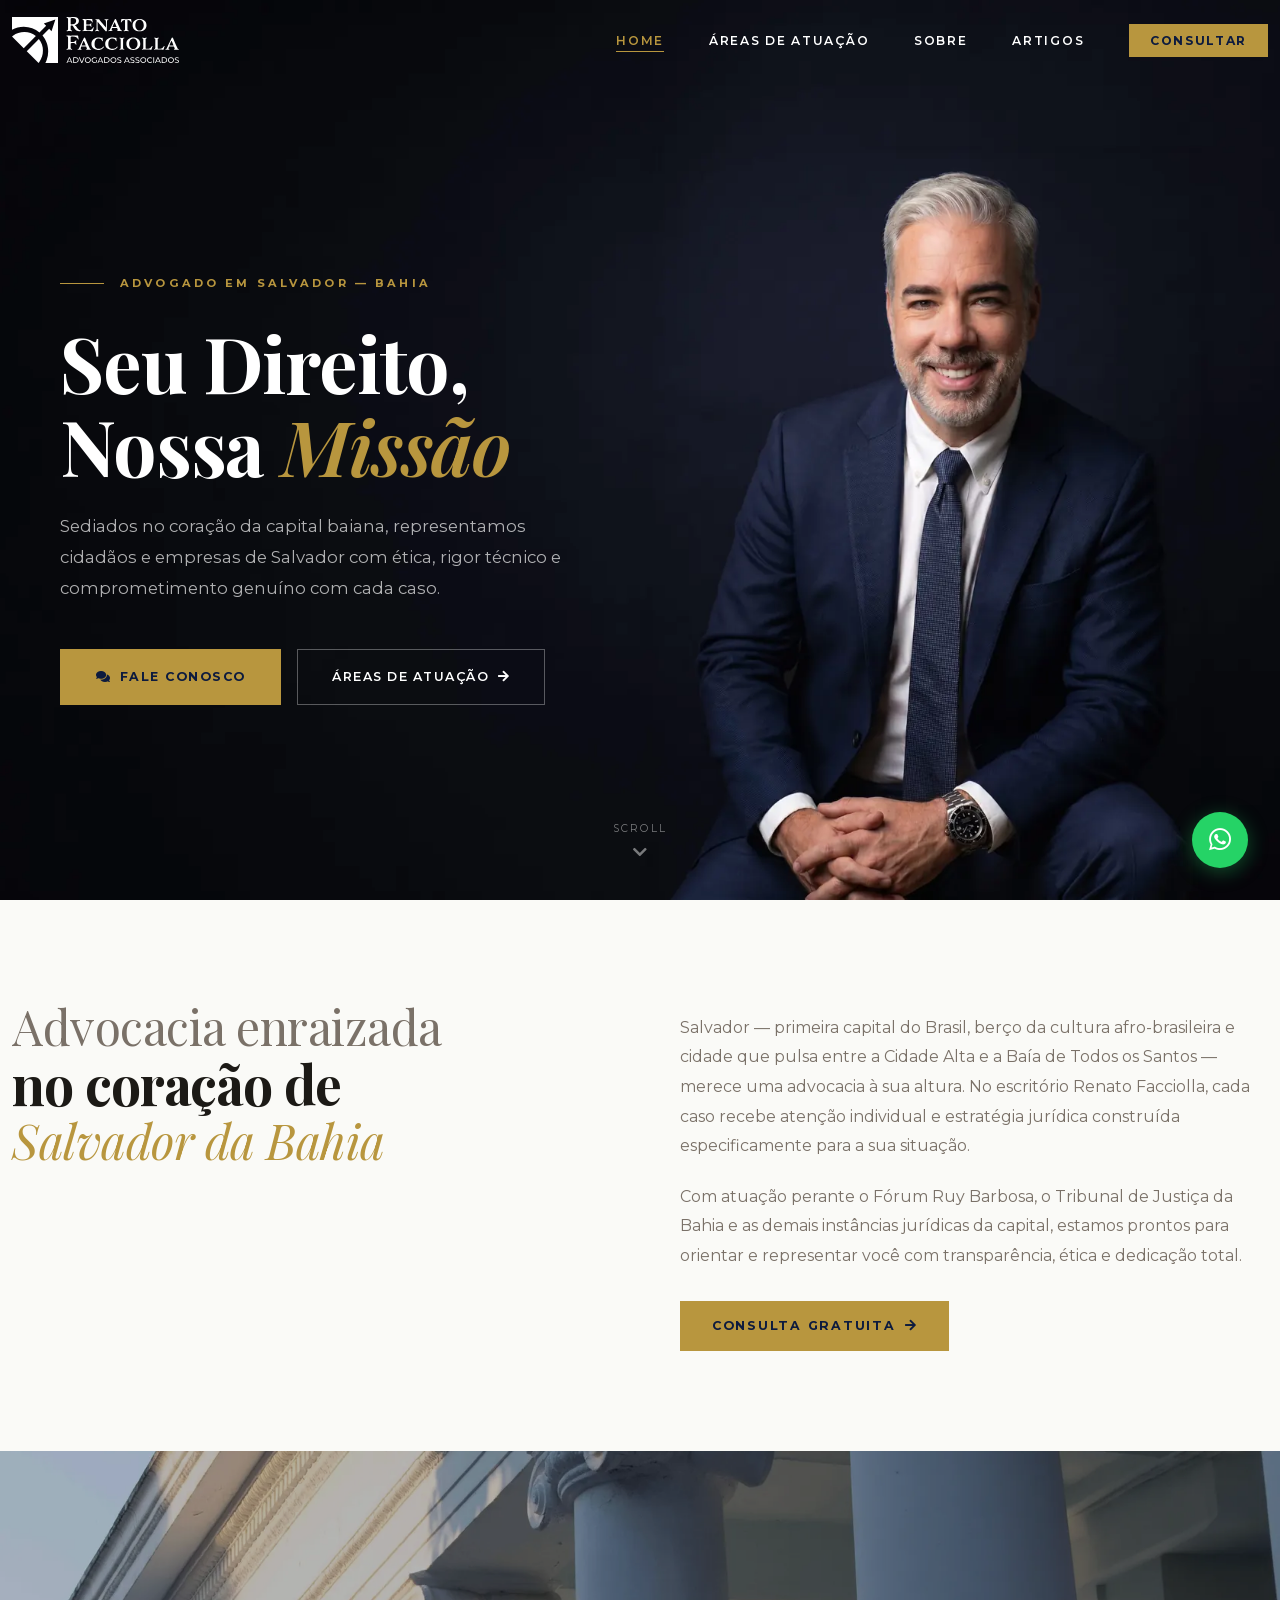
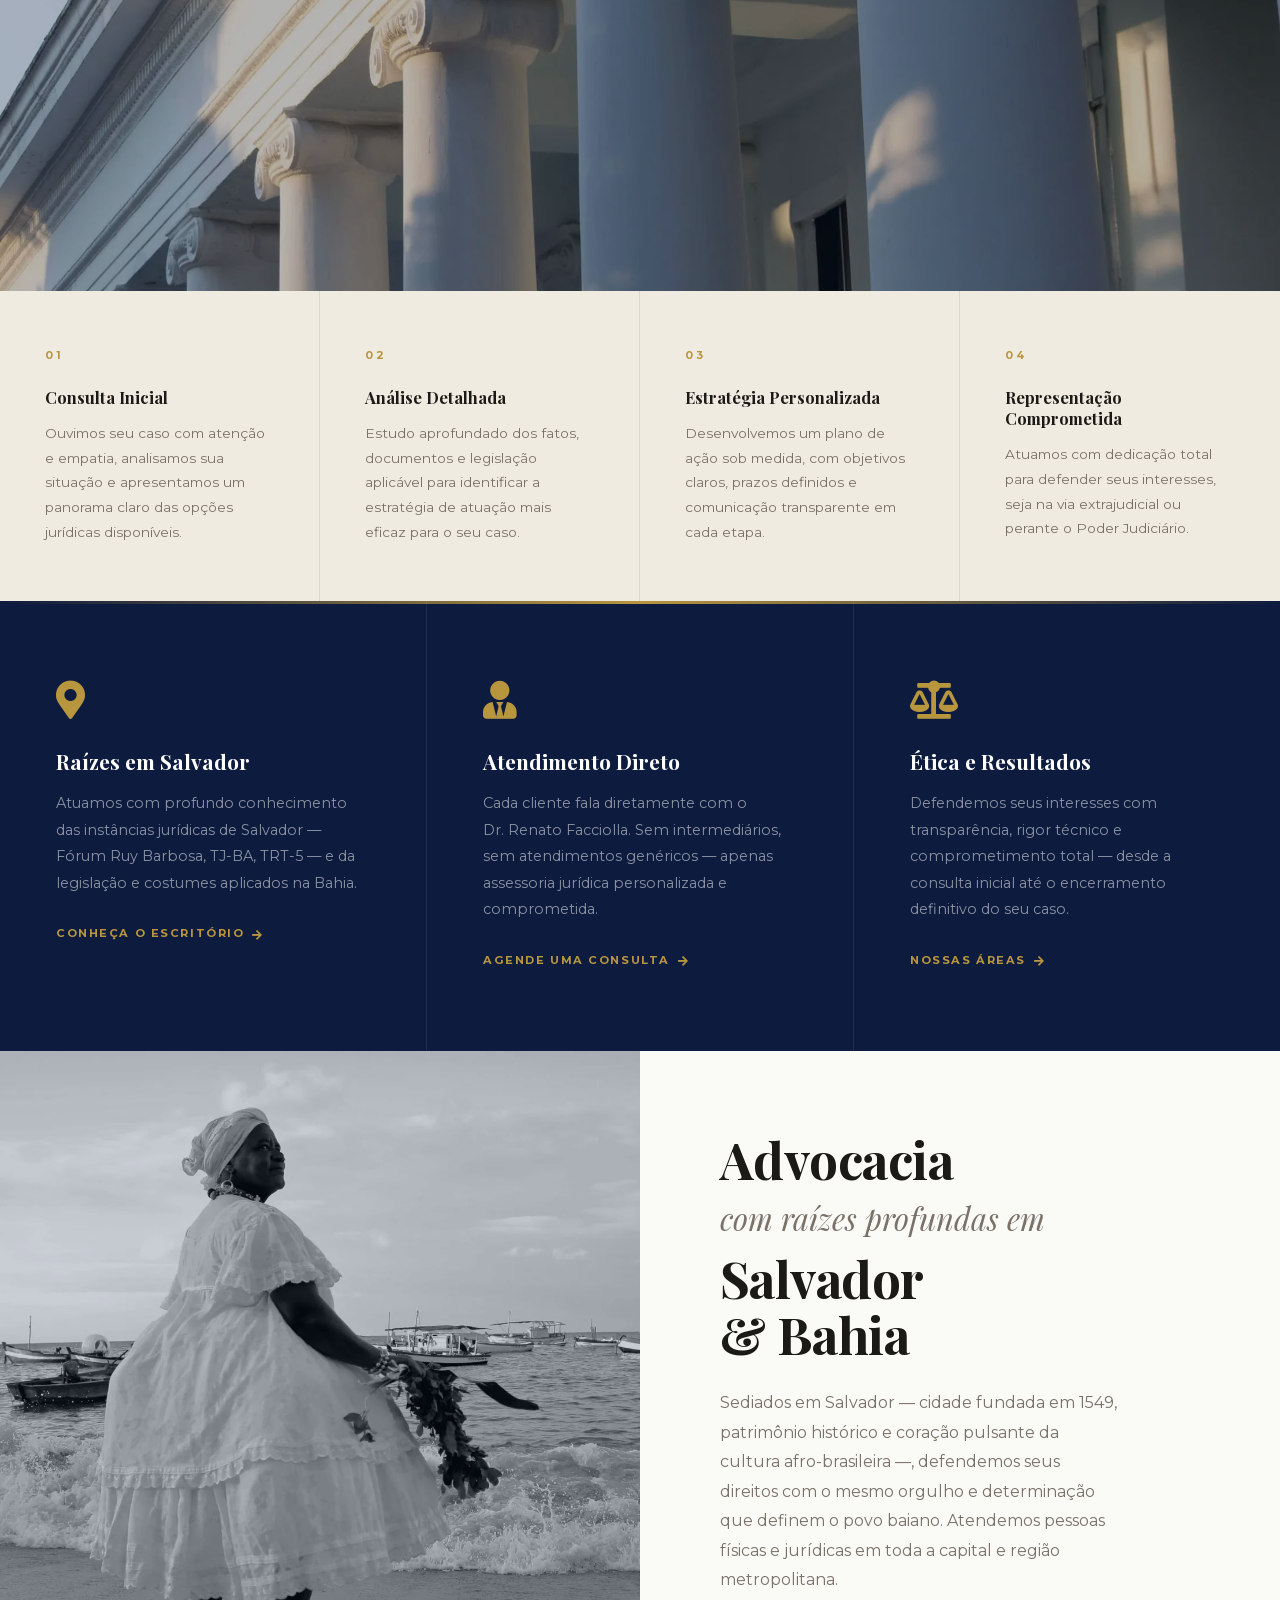
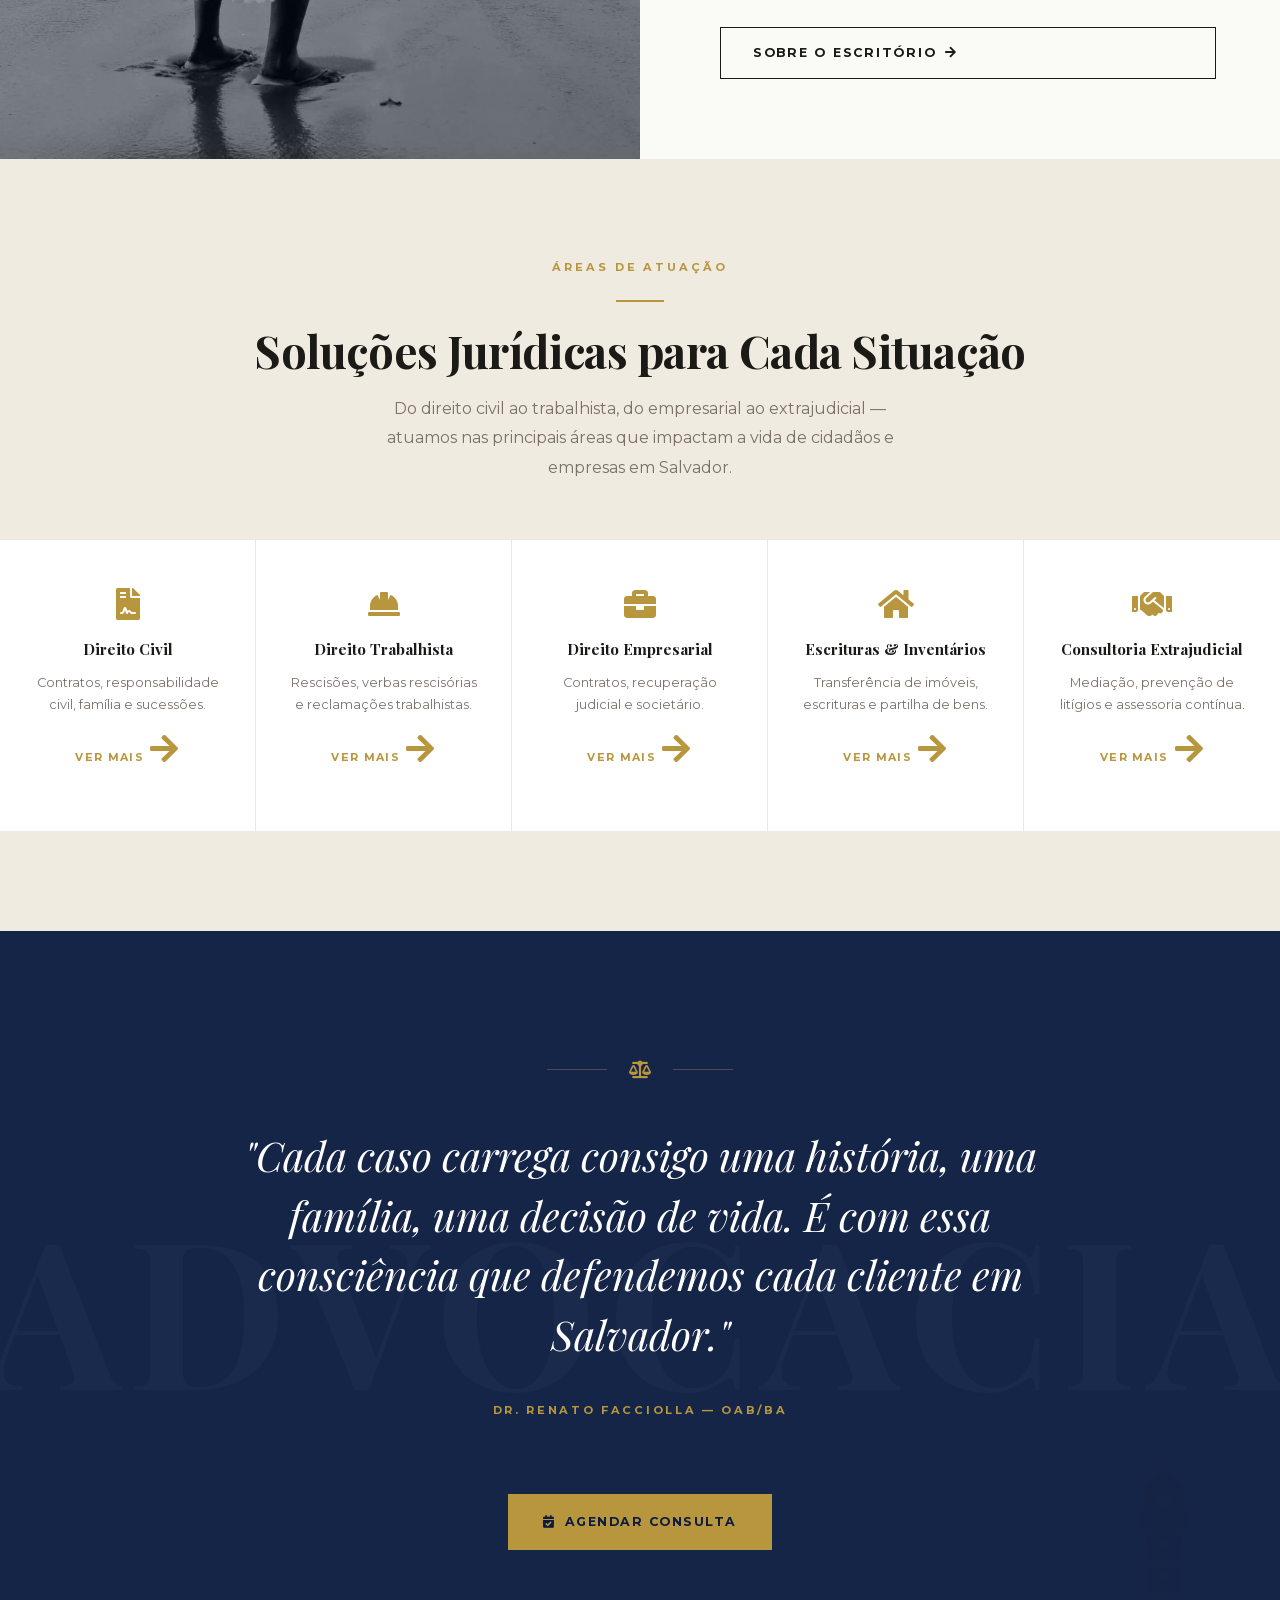
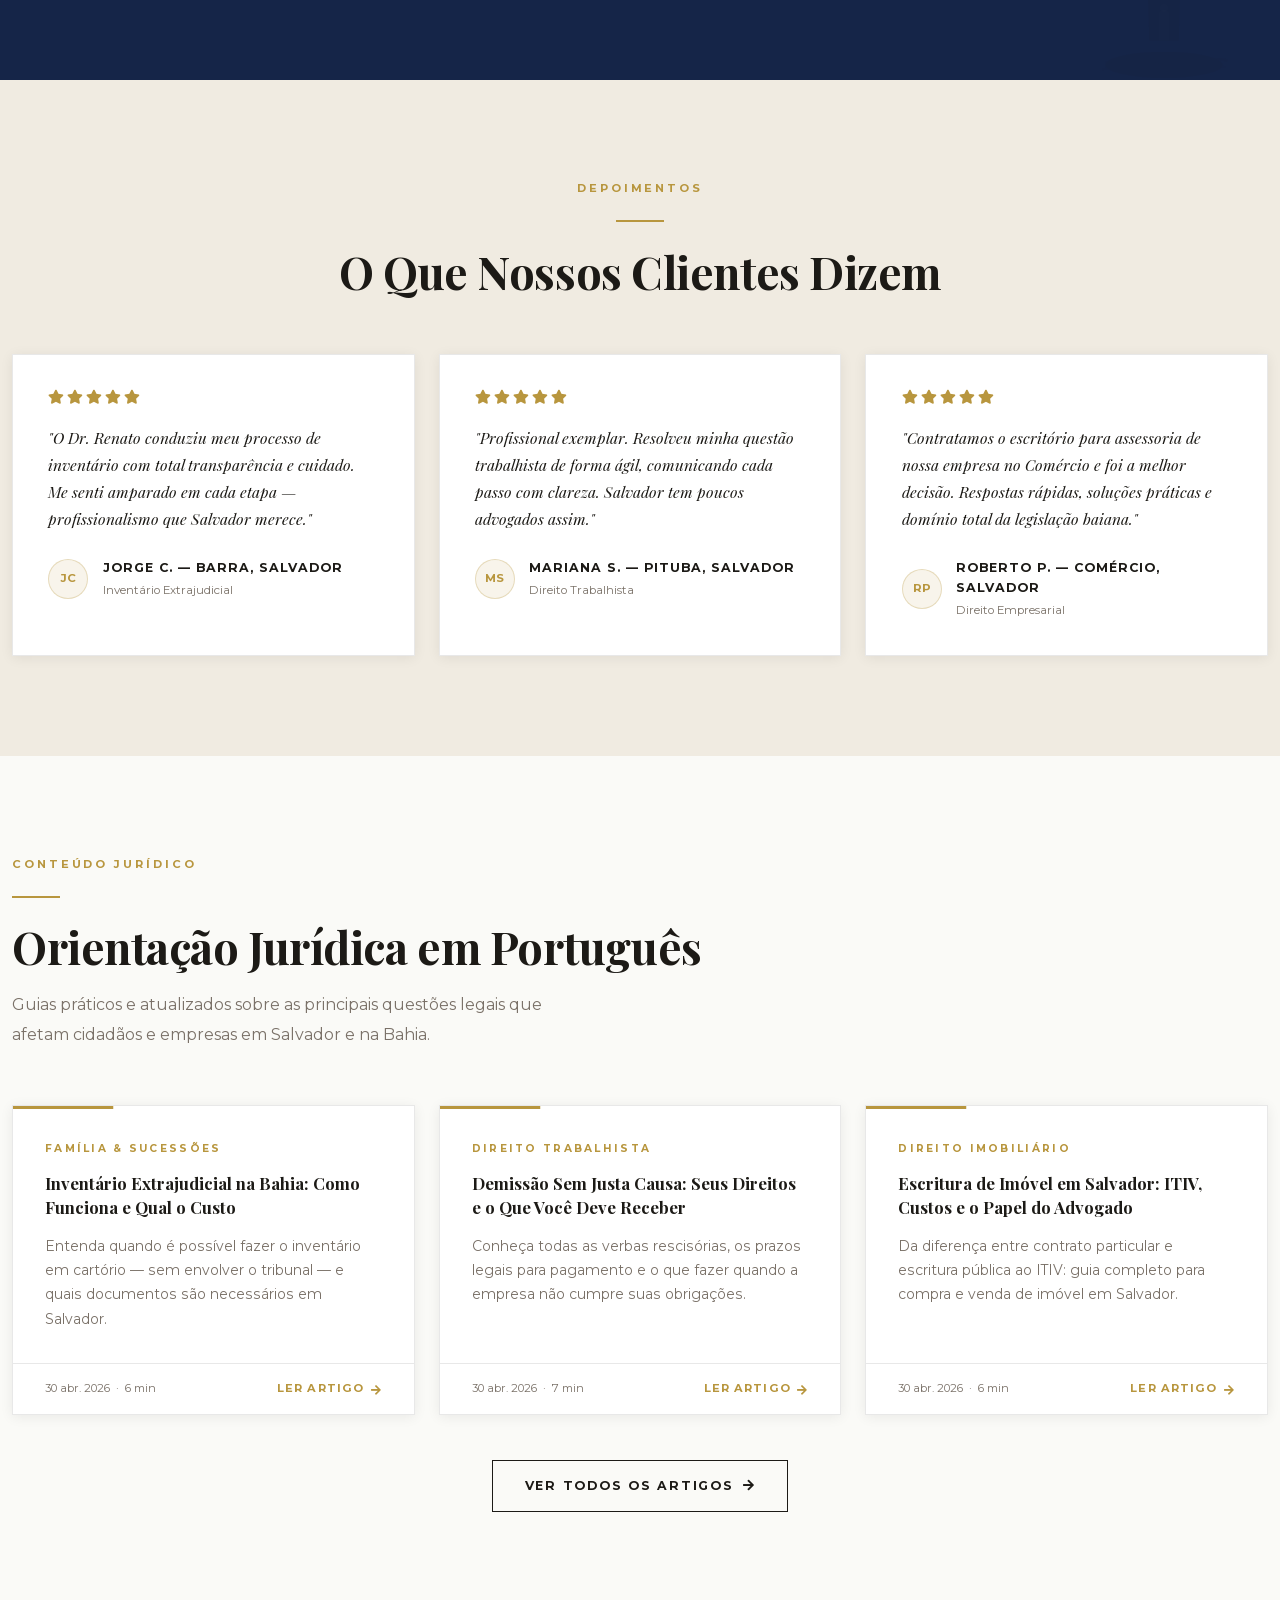
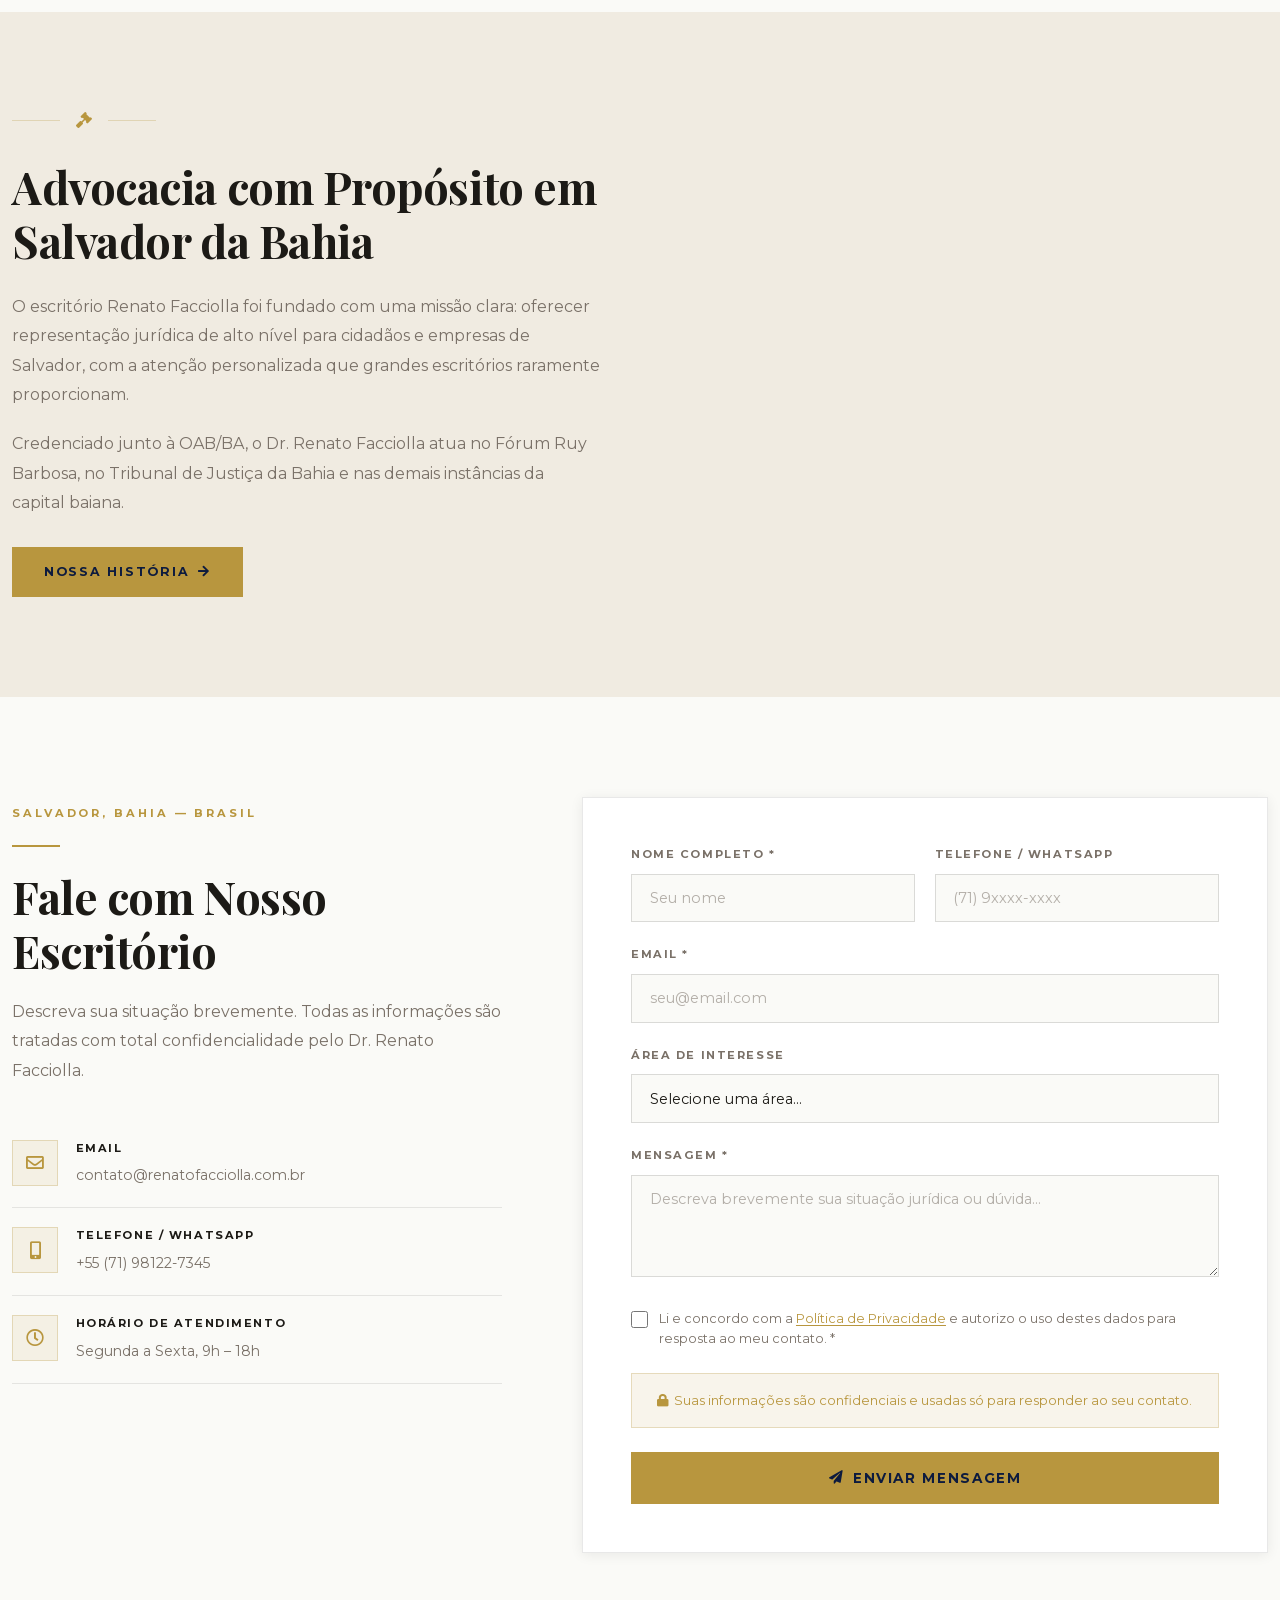
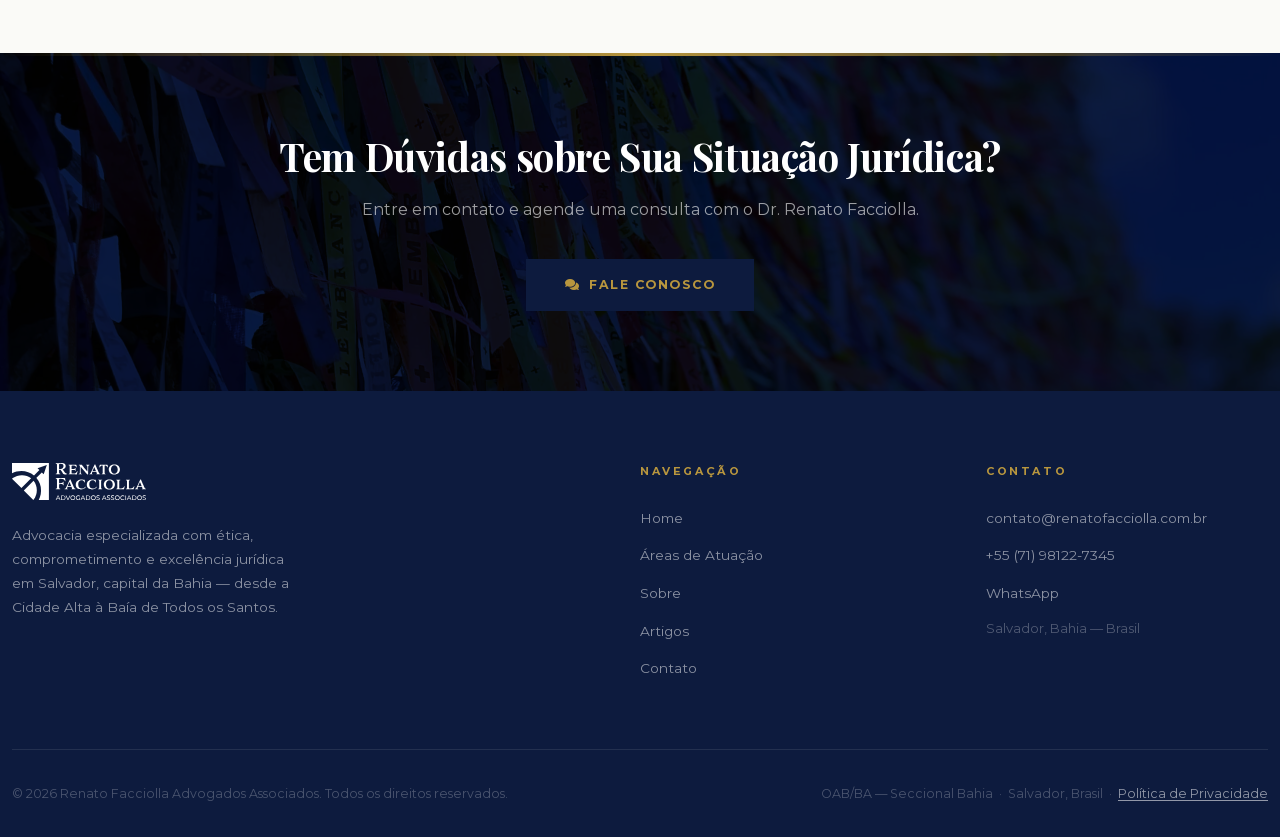
==== commit 35e29885: "Content, credibility and security pass - Home h1 now carries the keyword: the eyebrow ("Advogado em " ====
--- a/index.html
+++ b/index.html
@@ -6,6 +6,7 @@
   <title>Advogado em Salvador BA | Renato Facciolla Advogados Associados</title>
   <meta name="description" content="Escritório de advocacia em Salvador, Bahia. Direito Civil, Trabalhista e Empresarial. Atuação no Fórum Ruy Barbosa e TJ-BA. Consulte gratuitamente.">
   <link rel="canonical" href="https://renatofacciolla.com.br/">
+  <meta http-equiv="Content-Security-Policy" content="default-src 'self'; script-src 'self'; style-src 'self' 'unsafe-inline'; img-src 'self' data:; font-src 'self'; connect-src 'self' https://api.web3forms.com; form-action 'self' mailto: https://api.web3forms.com; base-uri 'self'; object-src 'none'; upgrade-insecure-requests">
   <meta name="referrer" content="strict-origin-when-cross-origin">
   <meta name="theme-color" content="#0D1B3E">
   <link rel="icon" href="/favicon.ico" sizes="32x32">
@@ -23,69 +24,164 @@
   <meta name="twitter:card" content="summary_large_image">
 
   <script type="application/ld+json">
-  {
-    "@context": "https://schema.org",
-    "@graph": [
-      {
-        "@type": ["LegalService", "LocalBusiness"],
-        "@id": "https://renatofacciolla.com.br/#firm",
-        "name": "Renato Facciolla Advogados Associados",
-        "alternateName": "RF Advogados",
-        "description": "Escritório de advocacia em Salvador, Bahia, especializado em Direito Civil, Trabalhista, Empresarial, Consultoria Extrajudicial e Escrituras.",
-        "url": "https://renatofacciolla.com.br/",
-        "logo": {"@type": "ImageObject", "url": "https://renatofacciolla.com.br/assets/images/RF-Logo.svg"},
-        "image": "https://renatofacciolla.com.br/assets/images/og-image.jpg",
-        "telephone": "+55-71-98122-7345",
-        "email": "contato@renatofacciolla.com.br",
-        "address": {"@type": "PostalAddress", "addressLocality": "Salvador", "addressRegion": "BA", "addressCountry": "BR"},
-        "geo": {"@type": "GeoCoordinates", "latitude": -12.9714, "longitude": -38.5014},
-        "openingHoursSpecification": {"@type": "OpeningHoursSpecification", "dayOfWeek": ["Monday","Tuesday","Wednesday","Thursday","Friday"], "opens": "09:00", "closes": "18:00"},
-        "areaServed": [{"@type": "City", "name": "Salvador"}, {"@type": "State", "name": "Bahia"}],
-        "hasOfferCatalog": {"@type": "OfferCatalog", "name": "Serviços Jurídicos", "itemListElement": [
-          {"@type": "Offer", "itemOffered": {"@type": "Service", "name": "Direito Civil"}},
-          {"@type": "Offer", "itemOffered": {"@type": "Service", "name": "Direito Trabalhista"}},
-          {"@type": "Offer", "itemOffered": {"@type": "Service", "name": "Direito Empresarial"}},
-          {"@type": "Offer", "itemOffered": {"@type": "Service", "name": "Consultoria Extrajudicial"}},
-          {"@type": "Offer", "itemOffered": {"@type": "Service", "name": "Escrituras e Inventários"}}
-        ]},
-        "priceRange": "$$"
-      },
-      {
-        "@type": "Attorney",
-        "@id": "https://renatofacciolla.com.br/#attorney",
-        "name": "Renato Facciolla",
-        "honorificPrefix": "Dr.",
-        "jobTitle": "Advogado",
-        "worksFor": {"@id": "https://renatofacciolla.com.br/#firm"},
-        "address": {"@type": "PostalAddress", "addressLocality": "Salvador", "addressRegion": "BA", "addressCountry": "BR"},
-        "memberOf": {"@type": "Organization", "name": "Ordem dos Advogados do Brasil — Seccional Bahia", "alternateName": "OAB/BA"},
-        "knowsAbout": ["Direito Civil","Direito Trabalhista","Direito Empresarial","Consultoria Extrajudicial","Inventários e Escrituras","Direito de Família"]
-      },
-      {
-        "@type": "WebSite",
-        "@id": "https://renatofacciolla.com.br/#website",
-        "url": "https://renatofacciolla.com.br/",
-        "name": "Renato Facciolla Advogados Associados",
-        "publisher": {"@id": "https://renatofacciolla.com.br/#firm"},
-        "inLanguage": "pt-BR"
-      },
-      {
-        "@type": "WebPage",
-        "@id": "https://renatofacciolla.com.br/#webpage",
-        "url": "https://renatofacciolla.com.br/",
-        "name": "Advogado em Salvador BA | Renato Facciolla Advogados Associados",
-        "isPartOf": {"@id": "https://renatofacciolla.com.br/#website"},
-        "about": {"@id": "https://renatofacciolla.com.br/#firm"},
-        "inLanguage": "pt-BR"
-      }
-    ]
-  }
+{
+  "@context": "https://schema.org",
+  "@graph": [
+    {
+      "@type": [
+        "LegalService",
+        "LocalBusiness"
+      ],
+      "@id": "https://renatofacciolla.com.br/#firm",
+      "name": "Renato Facciolla Advogados Associados",
+      "alternateName": "RF Advogados",
+      "description": "Escritório de advocacia em Salvador, Bahia, especializado em Direito Civil, Trabalhista, Empresarial, Consultoria Extrajudicial e Escrituras.",
+      "url": "https://renatofacciolla.com.br/",
+      "logo": {
+        "@type": "ImageObject",
+        "url": "https://renatofacciolla.com.br/assets/images/RF-Logo.svg"
+      },
+      "image": "https://renatofacciolla.com.br/assets/images/og-image.jpg",
+      "telephone": "+55-71-98122-7345",
+      "email": "contato@renatofacciolla.com.br",
+      "address": {
+        "@type": "PostalAddress",
+        "addressLocality": "Salvador",
+        "addressRegion": "BA",
+        "addressCountry": "BR"
+      },
+      "geo": {
+        "@type": "GeoCoordinates",
+        "latitude": -12.9714,
+        "longitude": -38.5014
+      },
+      "openingHoursSpecification": {
+        "@type": "OpeningHoursSpecification",
+        "dayOfWeek": [
+          "Monday",
+          "Tuesday",
+          "Wednesday",
+          "Thursday",
+          "Friday"
+        ],
+        "opens": "09:00",
+        "closes": "18:00"
+      },
+      "areaServed": [
+        {
+          "@type": "City",
+          "name": "Salvador"
+        },
+        {
+          "@type": "State",
+          "name": "Bahia"
+        }
+      ],
+      "hasOfferCatalog": {
+        "@type": "OfferCatalog",
+        "name": "Serviços Jurídicos",
+        "itemListElement": [
+          {
+            "@type": "Offer",
+            "itemOffered": {
+              "@type": "Service",
+              "name": "Direito Civil"
+            }
+          },
+          {
+            "@type": "Offer",
+            "itemOffered": {
+              "@type": "Service",
+              "name": "Direito Trabalhista"
+            }
+          },
+          {
+            "@type": "Offer",
+            "itemOffered": {
+              "@type": "Service",
+              "name": "Direito Empresarial"
+            }
+          },
+          {
+            "@type": "Offer",
+            "itemOffered": {
+              "@type": "Service",
+              "name": "Consultoria Extrajudicial"
+            }
+          },
+          {
+            "@type": "Offer",
+            "itemOffered": {
+              "@type": "Service",
+              "name": "Escrituras e Inventários"
+            }
+          }
+        ]
+      },
+      "priceRange": "$$"
+    },
+    {
+      "@type": "Attorney",
+      "@id": "https://renatofacciolla.com.br/#attorney",
+      "name": "Renato Facciolla",
+      "honorificPrefix": "Dr.",
+      "jobTitle": "Advogado",
+      "worksFor": {
+        "@id": "https://renatofacciolla.com.br/#firm"
+      },
+      "address": {
+        "@type": "PostalAddress",
+        "addressLocality": "Salvador",
+        "addressRegion": "BA",
+        "addressCountry": "BR"
+      },
+      "memberOf": {
+        "@type": "Organization",
+        "name": "Ordem dos Advogados do Brasil — Seccional Bahia",
+        "alternateName": "OAB/BA"
+      },
+      "knowsAbout": [
+        "Direito Civil",
+        "Direito Trabalhista",
+        "Direito Empresarial",
+        "Consultoria Extrajudicial",
+        "Inventários e Escrituras",
+        "Direito de Família"
+      ],
+      "image": "https://renatofacciolla.com.br/assets/images/renato-facciolla.jpg",
+      "url": "https://renatofacciolla.com.br/sobre.html"
+    },
+    {
+      "@type": "WebSite",
+      "@id": "https://renatofacciolla.com.br/#website",
+      "url": "https://renatofacciolla.com.br/",
+      "name": "Renato Facciolla Advogados Associados",
+      "publisher": {
+        "@id": "https://renatofacciolla.com.br/#firm"
+      },
+      "inLanguage": "pt-BR"
+    },
+    {
+      "@type": "WebPage",
+      "@id": "https://renatofacciolla.com.br/#webpage",
+      "url": "https://renatofacciolla.com.br/",
+      "name": "Advogado em Salvador BA | Renato Facciolla Advogados Associados",
+      "isPartOf": {
+        "@id": "https://renatofacciolla.com.br/#website"
+      },
+      "about": {
+        "@id": "https://renatofacciolla.com.br/#firm"
+      },
+      "inLanguage": "pt-BR"
+    }
+  ]
+}
   </script>
 
   <link rel="preload" href="assets/fonts/Montserrat-normal-latin.woff2" as="font" type="font/woff2" crossorigin>
   <link rel="stylesheet" href="assets/css/fonts.css">
   <link rel="stylesheet" href="assets/vendor/fontawesome/css/all.min.css">
-  <link rel="stylesheet" href="assets/css/main.css">
+  <link rel="stylesheet" href="assets/css/main.css?v=20261113">
   <link rel="preload" as="image" href="assets/images/heroBG.webp" fetchpriority="high">
 
 </head>
@@ -116,8 +212,7 @@
       <div class="hero-inner">
 
         <div class="hero-content">
-          <div class="hero-eyebrow">Advocacia de Excelência — Salvador da Bahia</div>
-          <h1>Seu Direito,<br>Nossa <em>Missão</em></h1>
+          <h1><span class="hero-eyebrow">Advogado em Salvador — Bahia</span>Seu Direito,<br>Nossa <em>Missão</em></h1>
           <p class="hero-text">
             Sediados no coração da capital baiana, representamos cidadãos e empresas
             de Salvador com ética, rigor técnico e comprometimento genuíno com cada caso.
@@ -233,7 +328,7 @@
       <div class="why-col fade-in" data-delay="110">
         <i class="fas fa-user-tie why-col-icon" aria-hidden="true"></i>
         <h3>Atendimento Direto</h3>
-        <p>Cada cliente fala diretamente com o Dr. Renato Facciolla. Sem intermediários, sem atendimentos genéricos — apenas assessoria jurídica personalizada e comprometida.</p>
+        <p>Cada cliente fala diretamente com o Dr.&nbsp;Renato Facciolla. Sem intermediários, sem atendimentos genéricos — apenas assessoria jurídica personalizada e comprometida.</p>
         <a href="contato.html" class="why-col-link">Agende uma consulta <i class="fas fa-arrow-right" aria-hidden="true"></i></a>
       </div>
 
@@ -332,7 +427,7 @@
           "Cada caso carrega consigo uma história, uma família, uma decisão de vida.
            É com essa consciência que defendemos cada cliente em Salvador."
         </blockquote>
-        <span class="statement-attribution">Dr. Renato Facciolla — OAB/BA</span>
+        <span class="statement-attribution">Dr.&nbsp;Renato Facciolla — OAB/BA</span>
         <br>
         <a href="contato.html" class="btn-primary">
           <i class="fas fa-calendar-check" aria-hidden="true"></i> Agendar Consulta
@@ -379,7 +474,7 @@
             <i class="fas fa-star" aria-hidden="true"></i>
             <i class="fas fa-star" aria-hidden="true"></i>
           </div>
-          <blockquote>"O Dr. Renato conduziu meu processo de inventário com total transparência e cuidado. Me senti amparado em cada etapa — profissionalismo que Salvador merece."</blockquote>
+          <blockquote>"O Dr.&nbsp;Renato conduziu meu processo de inventário com total transparência e cuidado. Me senti amparado em cada etapa — profissionalismo que Salvador merece."</blockquote>
           <div class="testi-author">
             <div class="testi-avatar">JC</div>
             <div>
@@ -502,7 +597,7 @@
           </div>
           <h2>Advocacia com Propósito em Salvador da Bahia</h2>
           <p>O escritório Renato Facciolla foi fundado com uma missão clara: oferecer representação jurídica de alto nível para cidadãos e empresas de Salvador, com a atenção personalizada que grandes escritórios raramente proporcionam.</p>
-          <p>Credenciado junto à OAB/BA, o Dr. Renato Facciolla atua no Fórum Ruy Barbosa, no Tribunal de Justiça da Bahia e nas demais instâncias da capital baiana.</p>
+          <p>Credenciado junto à OAB/BA, o Dr.&nbsp;Renato Facciolla atua no Fórum Ruy Barbosa, no Tribunal de Justiça da Bahia e nas demais instâncias da capital baiana.</p>
           <a href="sobre.html" class="btn-gold" style="margin-top:0.6rem">
             Nossa História <i class="fas fa-arrow-right" aria-hidden="true"></i>
           </a>
@@ -541,7 +636,7 @@
           <h4 class="section-label">Salvador, Bahia — Brasil</h4>
           <div class="divider"></div>
           <h2>Fale com Nosso Escritório</h2>
-          <p>Descreva sua situação brevemente. Todas as informações são tratadas com total confidencialidade pelo Dr. Renato Facciolla.</p>
+          <p>Descreva sua situação brevemente. Todas as informações são tratadas com total confidencialidade pelo Dr.&nbsp;Renato Facciolla.</p>
 
           <div class="hci-item">
             <div class="ci-icon"><i class="far fa-envelope" aria-hidden="true"></i></div>
@@ -611,7 +706,7 @@
             </div>
             <div class="notice-banner" role="note" style="margin-bottom:1.5rem;margin-top:0">
               <i class="fas fa-lock" aria-hidden="true"></i>
-              &nbsp;Sigilo absoluto garantido em todas as comunicações.
+              &nbsp;Suas informações são confidenciais e usadas só para responder ao seu contato.
             </div>
             <button type="submit" class="btn-primary" style="width:100%;justify-content:center;font-size:0.85rem">
               <i class="fas fa-paper-plane" aria-hidden="true"></i> Enviar Mensagem
@@ -628,7 +723,7 @@
   <section class="cta-banner">
     <div class="container">
       <h2>Tem Dúvidas sobre Sua Situação Jurídica?</h2>
-      <p>Entre em contato e agende uma consulta com o Dr. Renato Facciolla.</p>
+      <p>Entre em contato e agende uma consulta com o Dr.&nbsp;Renato Facciolla.</p>
       <a href="contato.html" class="btn-dark">
         <i class="fas fa-comments" aria-hidden="true"></i> Fale Conosco
       </a>
--- a/assets/css/main.css
+++ b/assets/css/main.css
@@ -1079,6 +1079,8 @@
   background: var(--accent); border-radius: 50%;
 }
 .article-body strong { color: var(--text); font-weight: 600; }
+.article-body p a, .article-body li a, .article-meta a { color: var(--accent); text-decoration: underline; text-underline-offset: 2px; }
+.article-body p a:hover, .article-body li a:hover, .article-meta a:hover { color: var(--accent-hover); }
 .article-divider { height: 1px; background: var(--border); margin: 2.5rem 0; }
 .article-callout {
   background: var(--accent-light);
@@ -1445,3 +1447,58 @@
   .practice-card:first-child { border-top: 1px solid var(--border); }
   .practice-card:last-child  { border-bottom: none; }
 }
+
+/* Eyebrow lives inside the h1 (keyword in the heading) */
+.hero h1 .hero-eyebrow { font-family: 'Montserrat', sans-serif; line-height: 1.6; }
+
+/* Portrait on the Sobre sidebar */
+.sidebar-photo {
+  display: block; width: 100%; height: auto;
+  aspect-ratio: 4 / 5; object-fit: cover;
+  margin-bottom: 1.6rem;
+}
+
+/* Author box at the end of articles */
+.author-box {
+  display: flex; gap: 1.4rem; align-items: flex-start;
+  margin-top: 3rem; padding: 1.8rem;
+  background: var(--white); border: 1px solid var(--border);
+}
+.author-box img { flex: none; width: 96px; height: 96px; border-radius: 50%; object-fit: cover; }
+.author-box-label {
+  display: block; font-size: 0.66rem; font-weight: 700;
+  letter-spacing: 0.16em; text-transform: uppercase; color: var(--accent);
+  margin-bottom: 0.3rem;
+}
+.author-box h3 { font-size: 1.15rem; margin-bottom: 0.5rem; }
+.author-box p { font-size: 0.9rem; margin-bottom: 0.8rem; }
+@media (max-width: 480px) {
+  .author-box { flex-direction: column; gap: 1rem; }
+}
+
+/* Mobile hero: full-height portrait with his face just under the nav and
+   the copy over his body, buttons over his lap. A centered "cover" crop
+   would show only the empty left side of the photo. */
+@media (max-width: 768px) {
+  .hero {
+    align-items: flex-end;
+    min-height: max(100svh, 800px);
+    padding-bottom: 5.5rem;
+    background-color: #06070b;
+    background-size: auto 112%;
+    background-position: 79% 100%;
+  }
+  .hero::before {
+    display: block; content: '';
+    position: absolute; inset: 0;
+    background: linear-gradient(to bottom, rgba(6,7,11,0) 40%, rgba(6,7,11,0.6) 54%, rgba(6,7,11,0.78) 100%);
+  }
+  .hero .container { padding-top: 0; }
+  .hero h1, .hero-text, .hero-eyebrow { text-shadow: 0 1px 12px rgba(0,0,0,0.6); }
+  .hero-eyebrow { font-size: 0.6rem; letter-spacing: 0.16em; margin-bottom: 0.8rem; }
+  .hero-eyebrow::before { display: none; }
+  .hero h1 { font-size: clamp(2.1rem, 9.5vw, 2.6rem); margin-bottom: 0.9rem; }
+  .hero-text { font-size: 0.88rem; line-height: 1.65; margin-bottom: 1.4rem; }
+  .hero-actions { gap: 0.7rem; }
+  .hero-scroll { display: none; }
+}
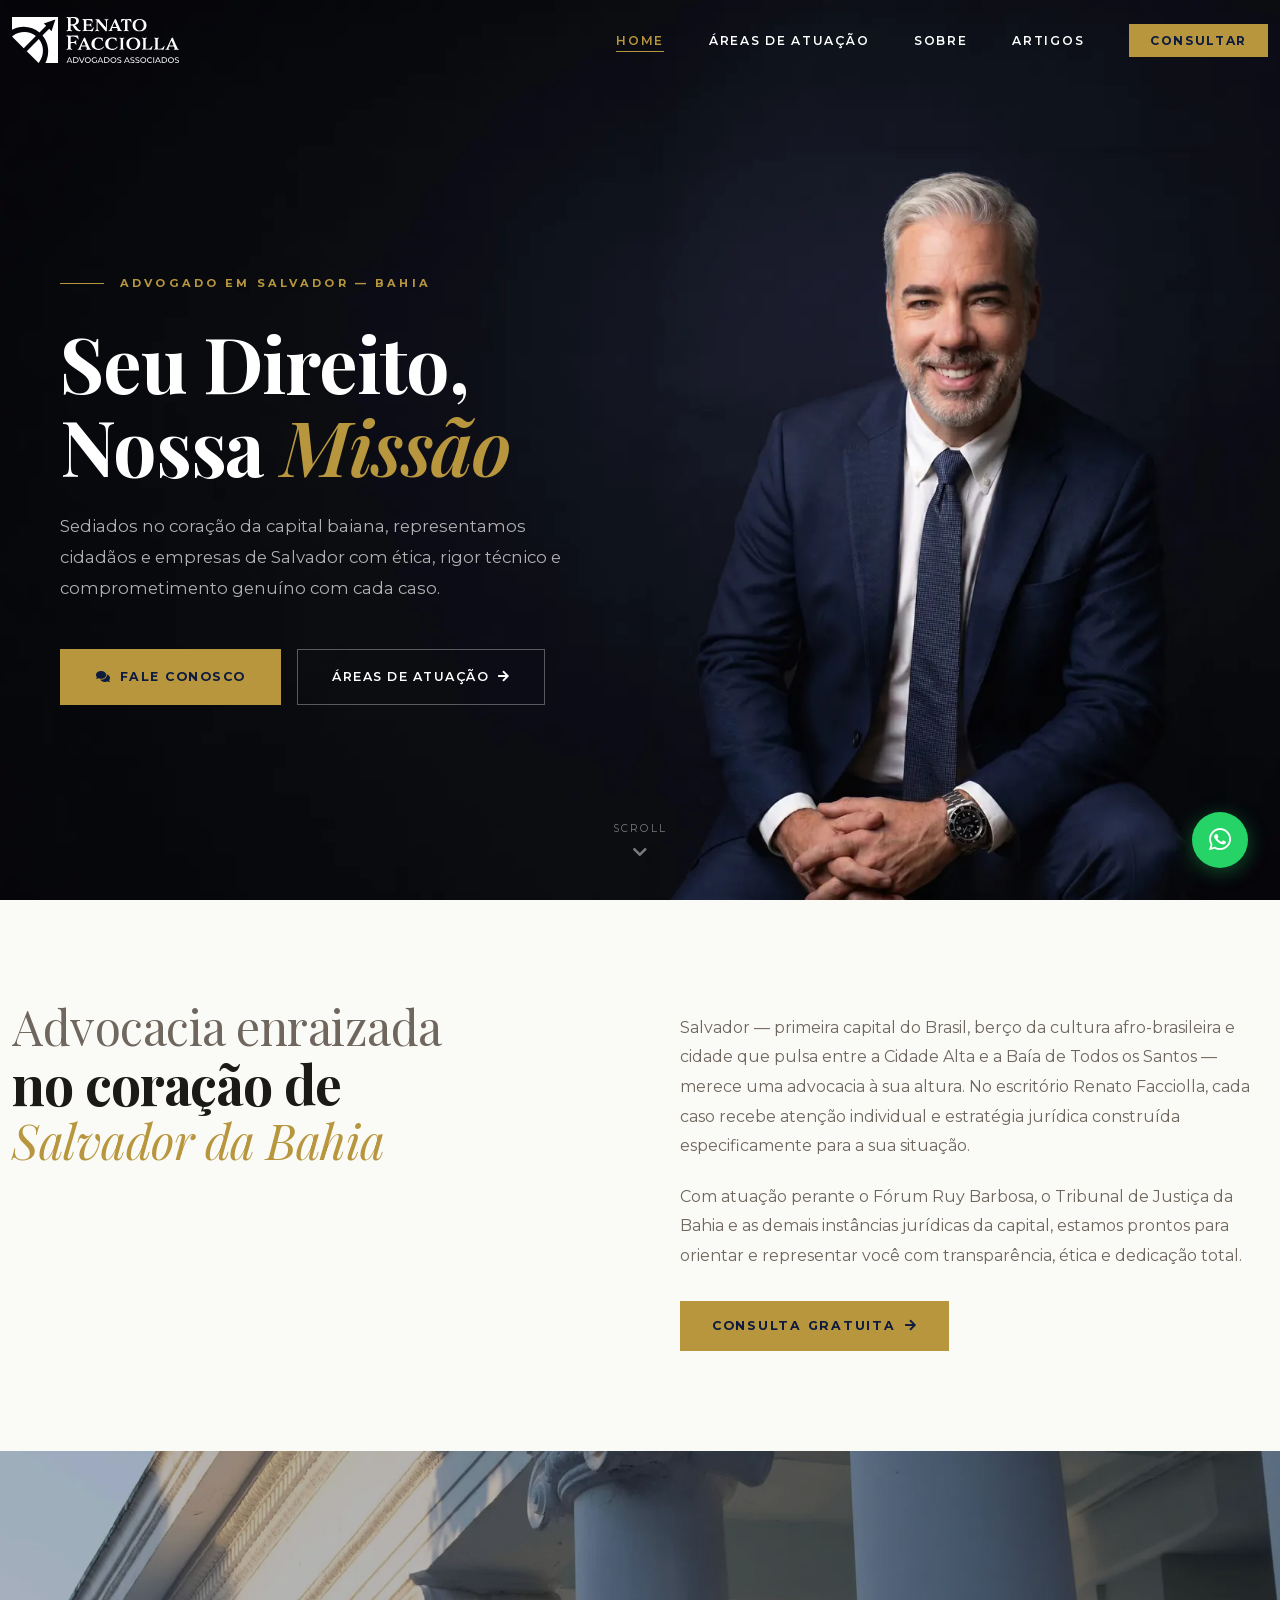
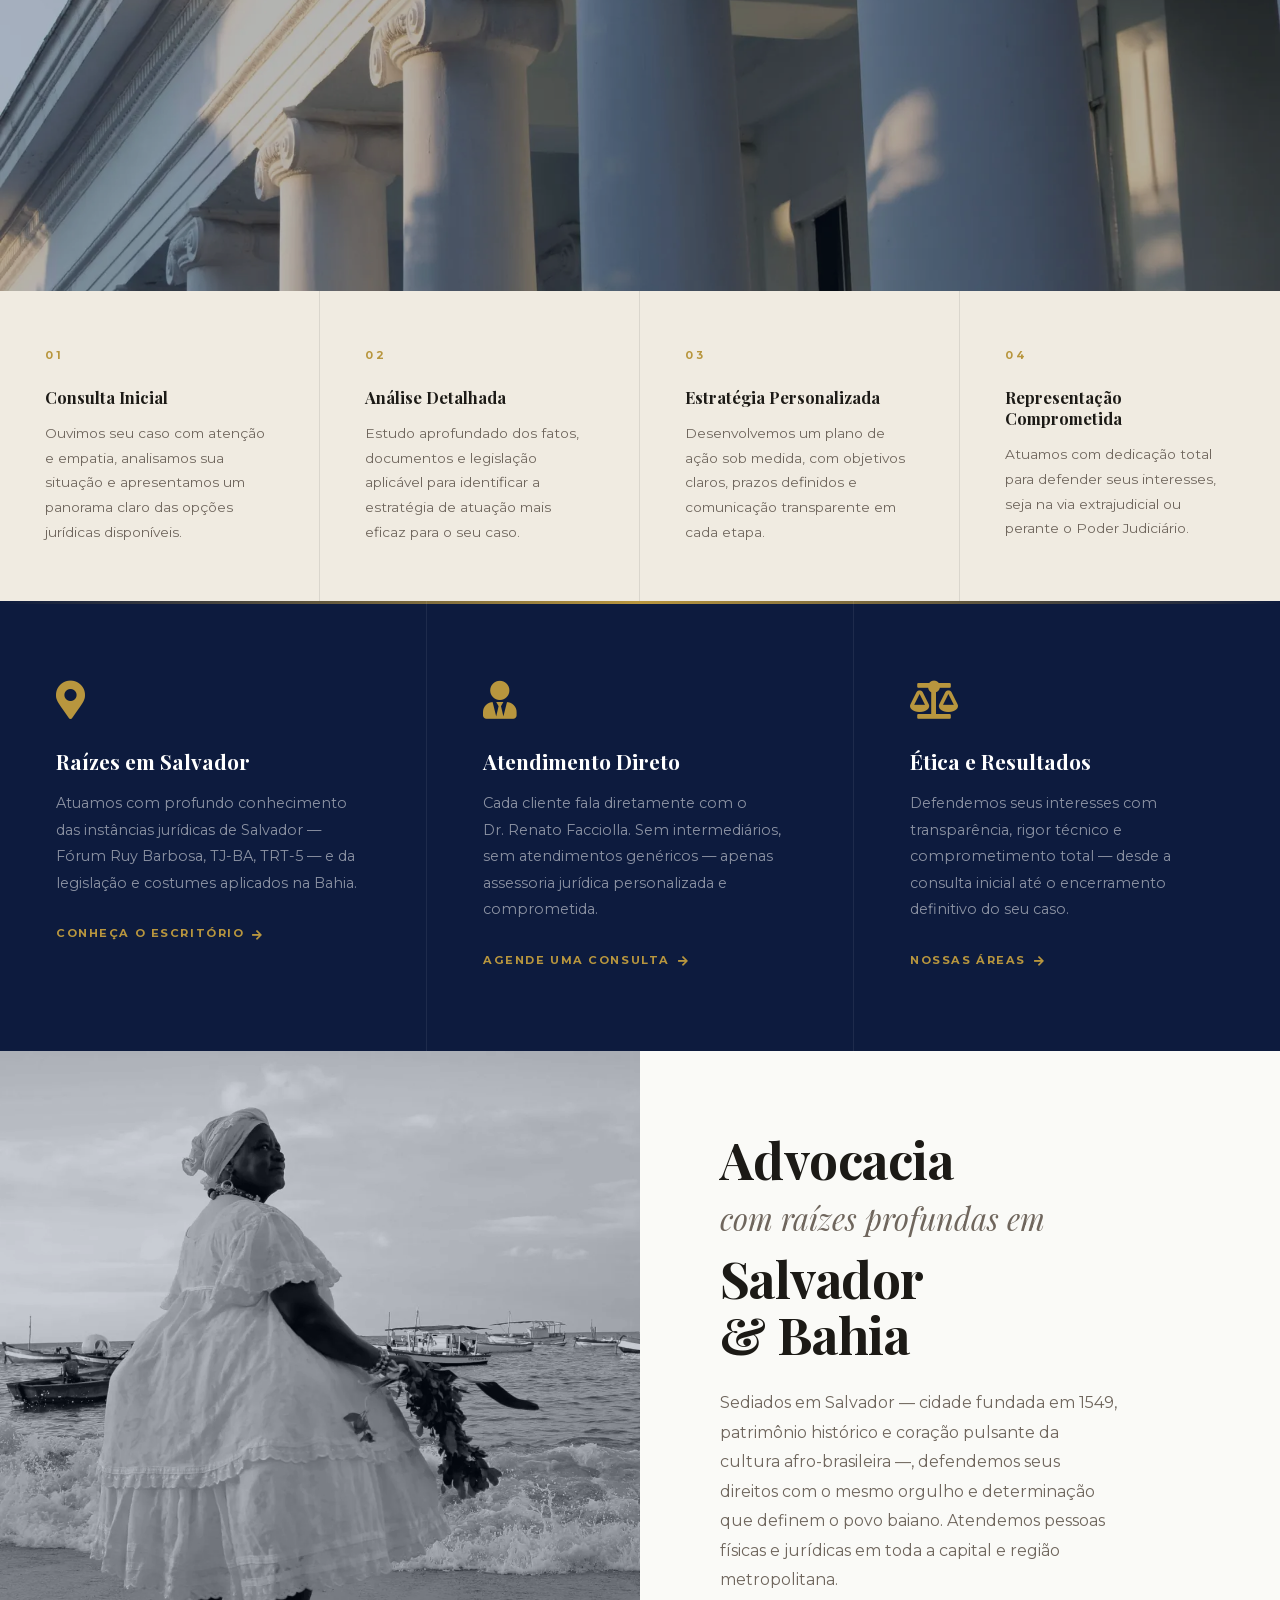
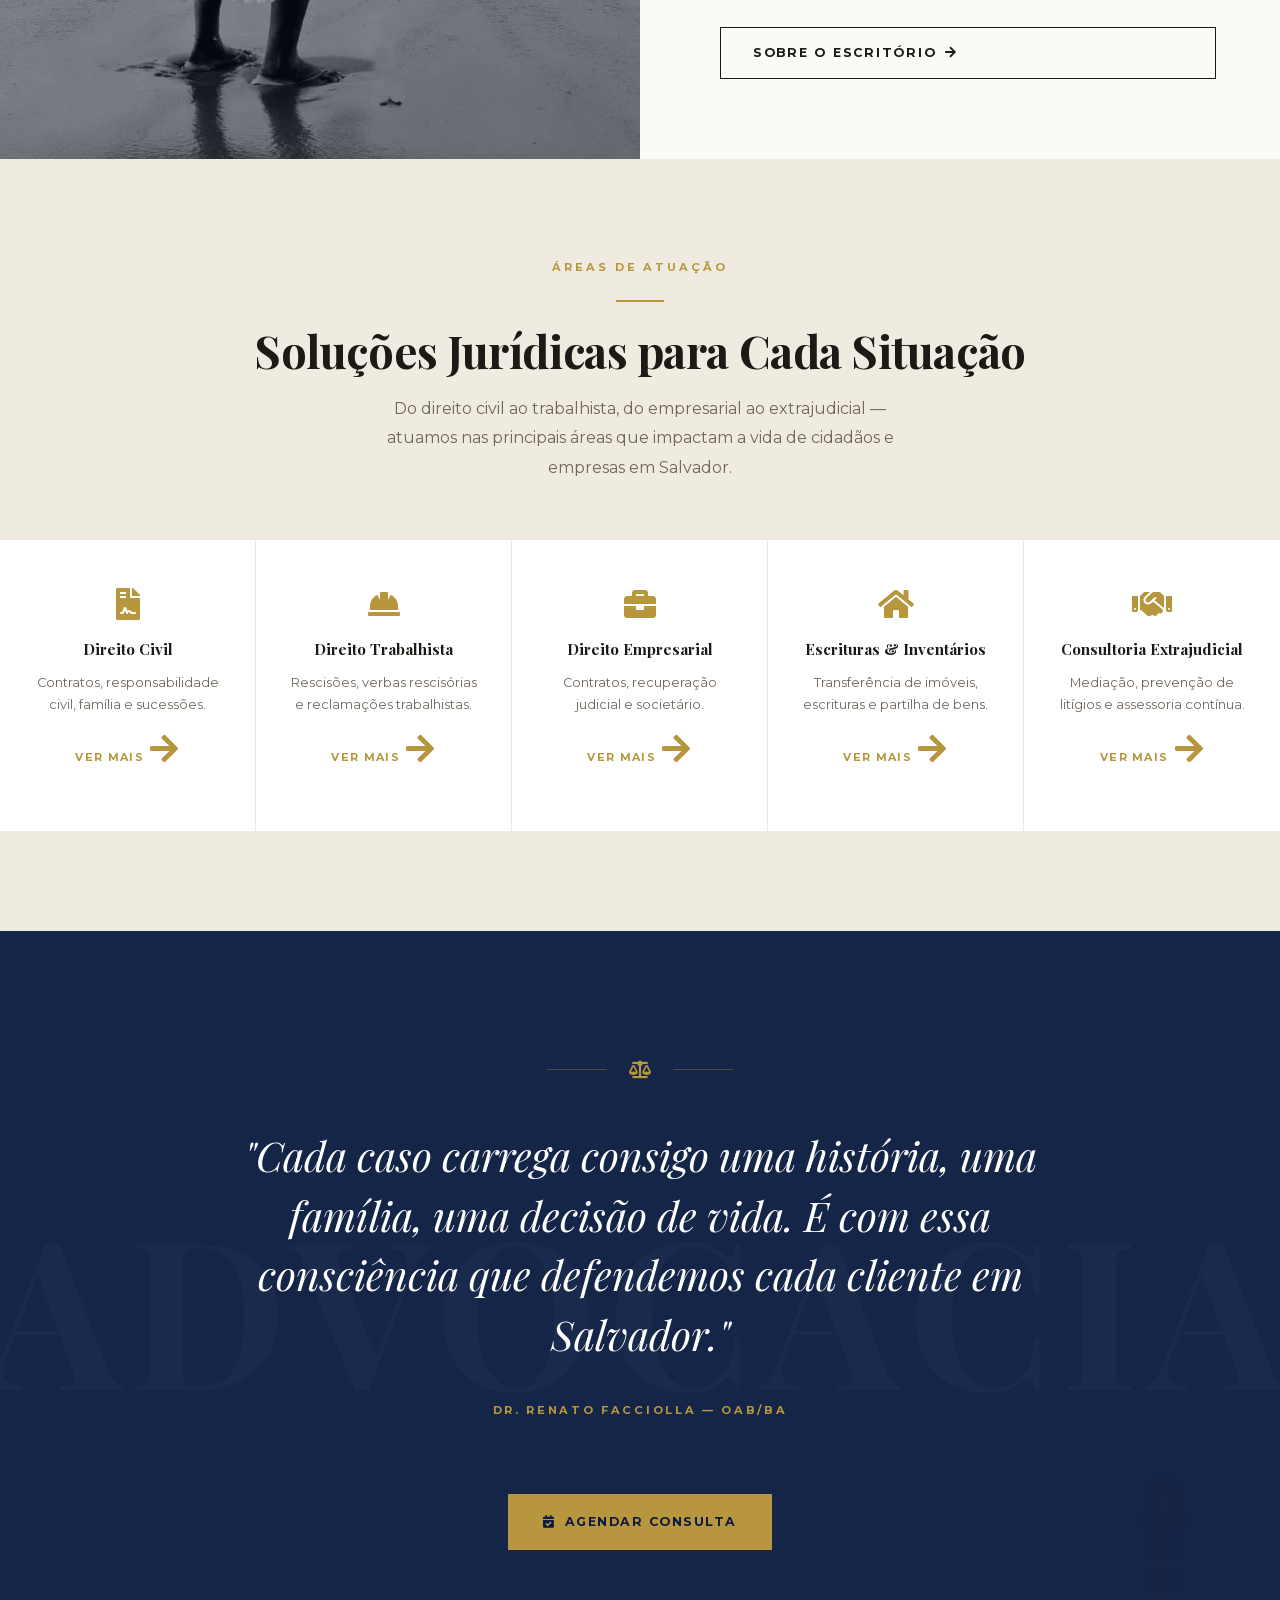
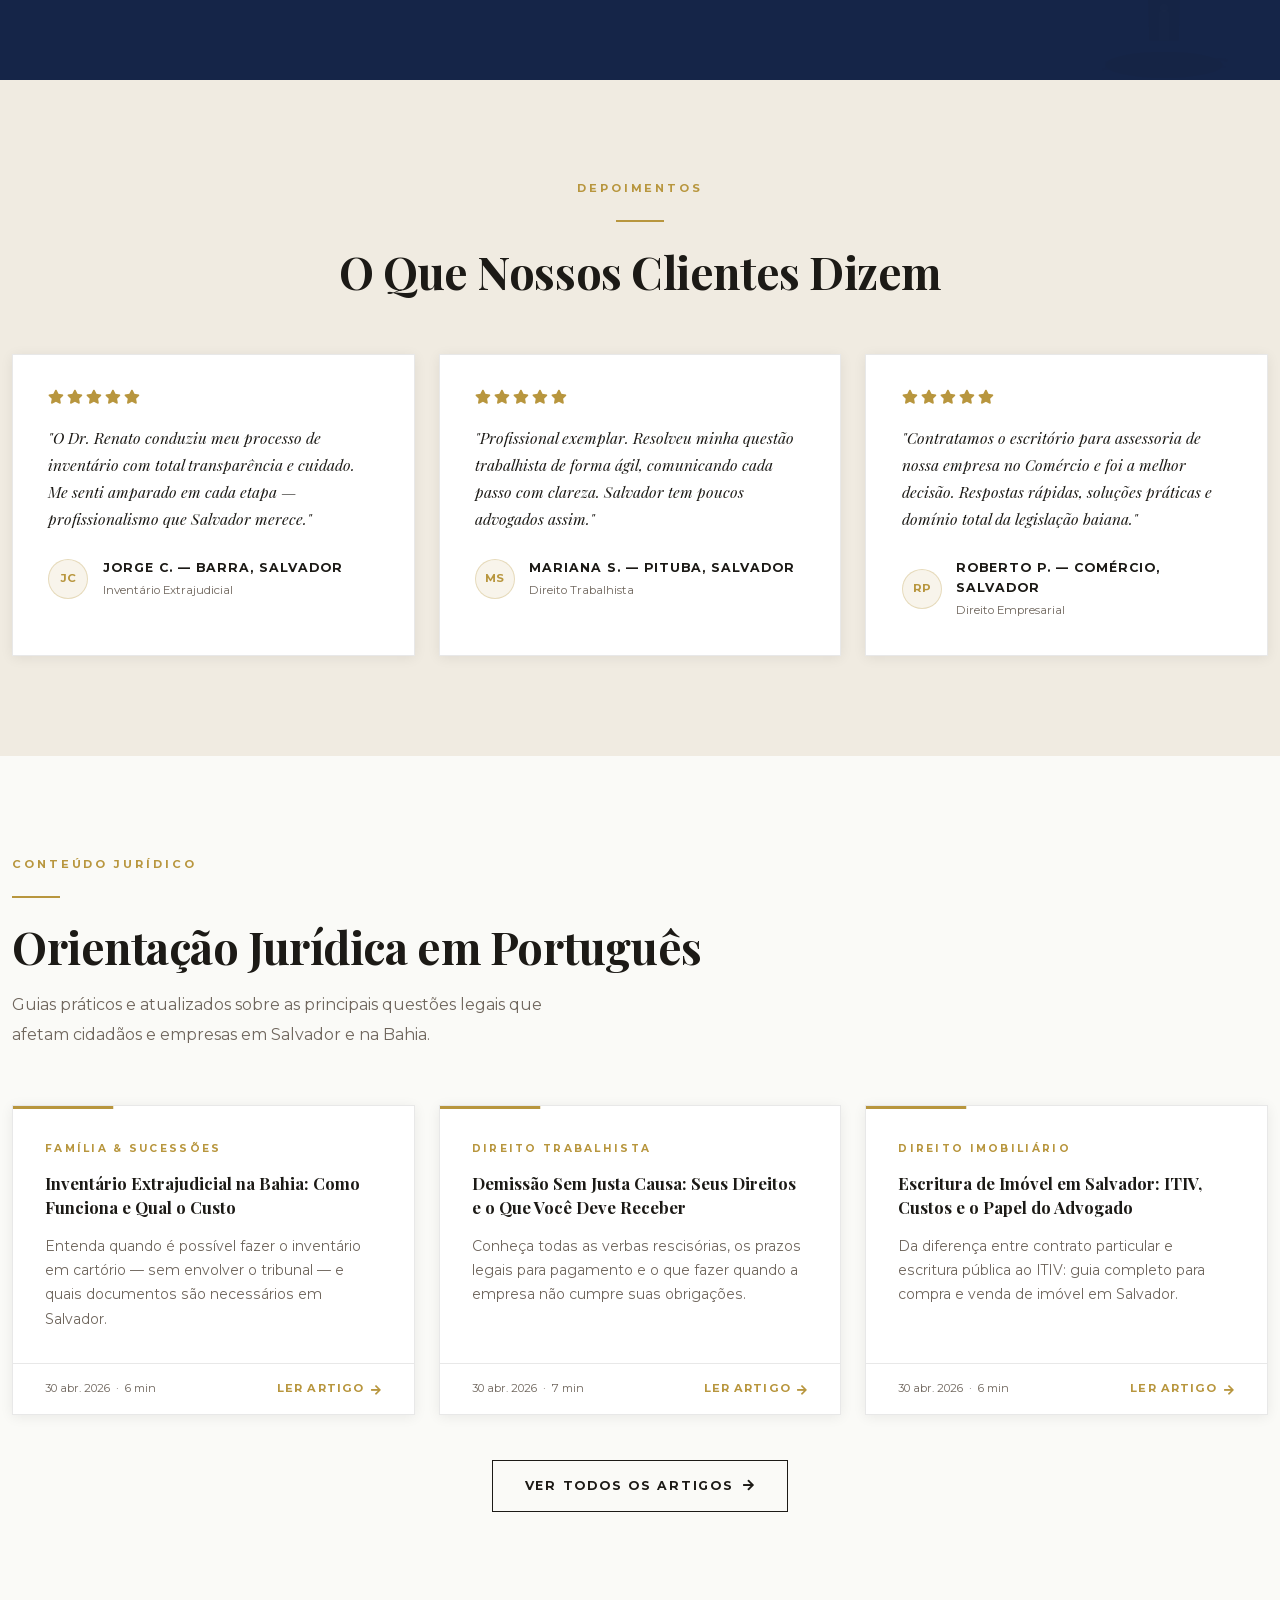
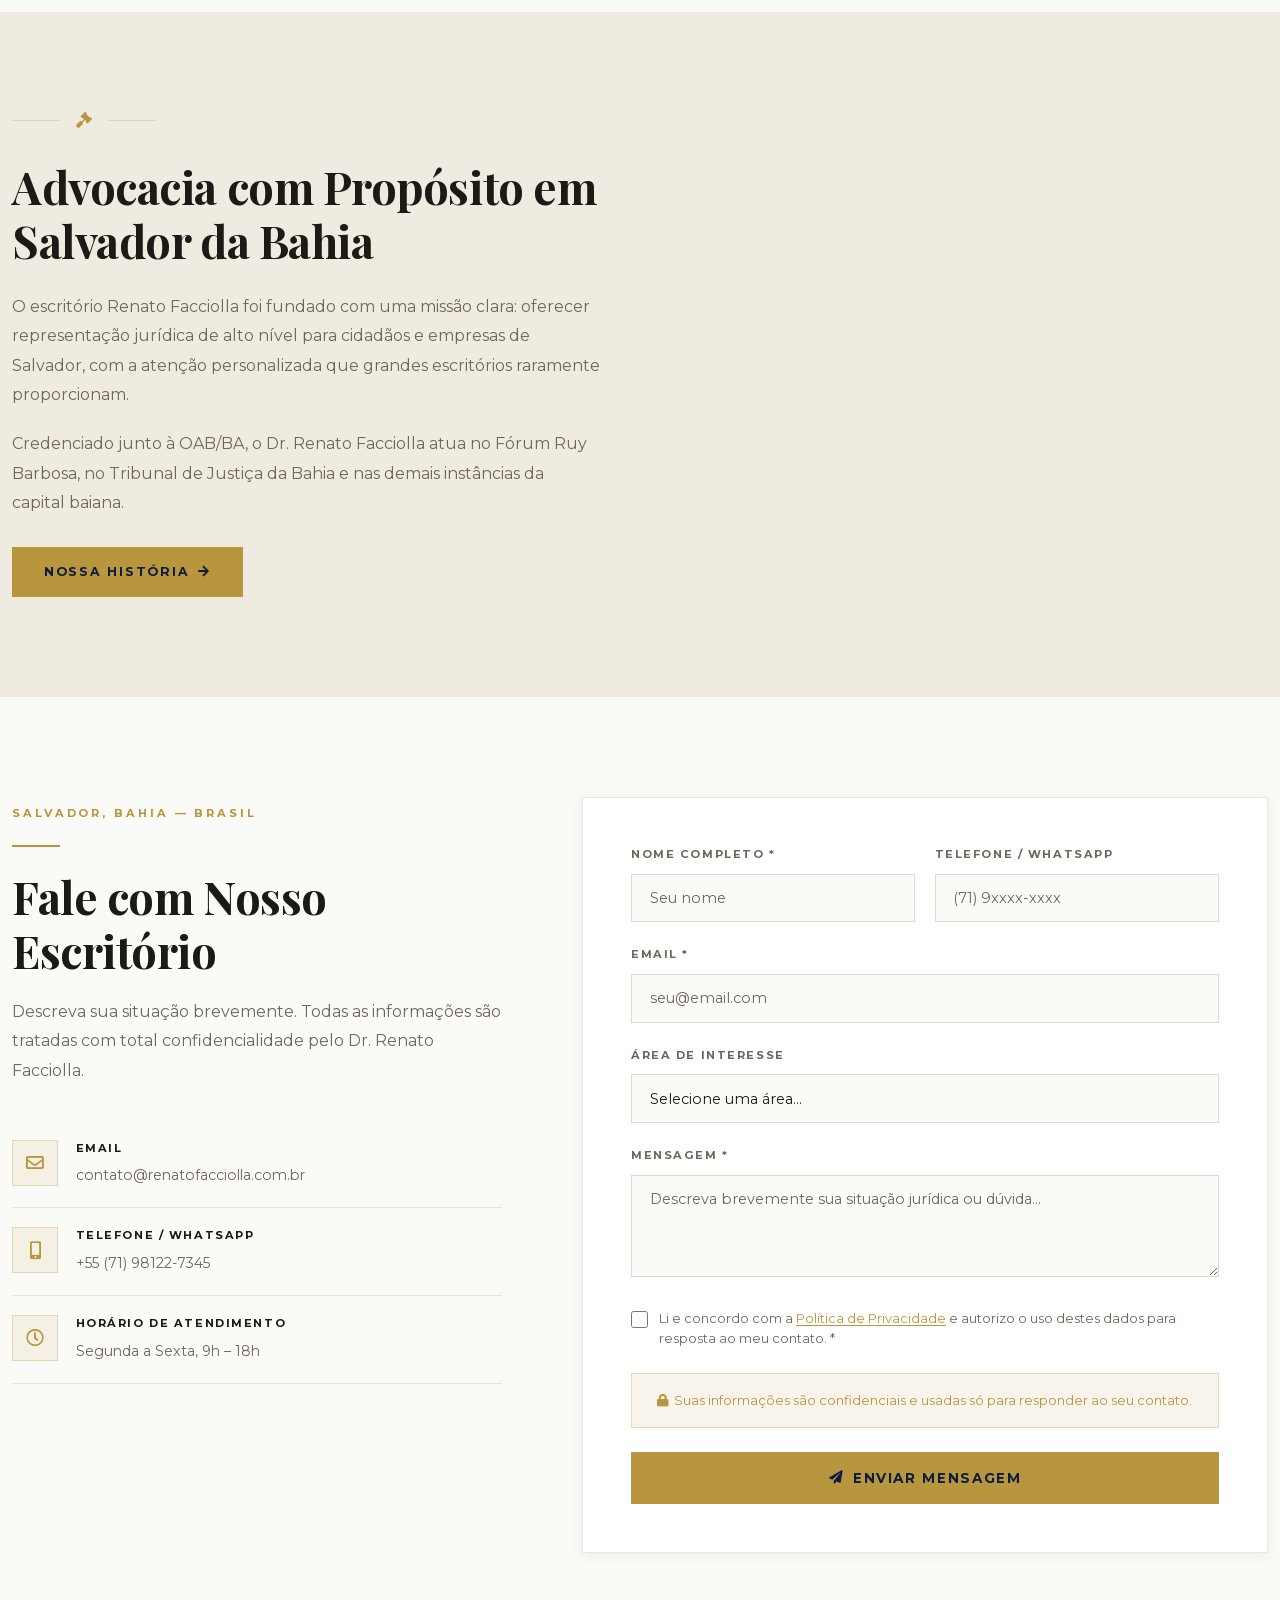
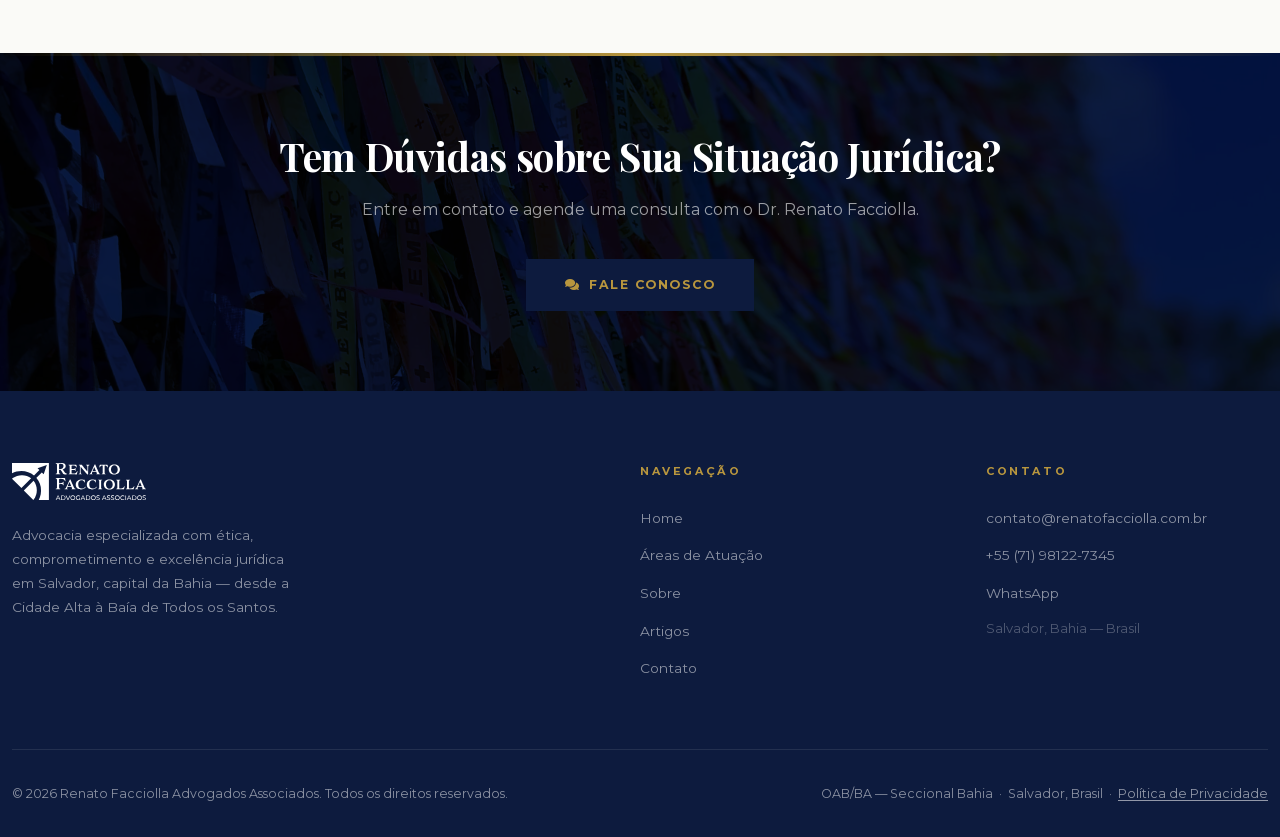
==== commit 10dd4e30: "Accessibility pass: heading order, focus-visible rings, AA contrast Co-Authored-By: Claude Sonnet 5." ====
--- a/index.html
+++ b/index.html
@@ -6,7 +6,7 @@
   <title>Advogado em Salvador BA | Renato Facciolla Advogados Associados</title>
   <meta name="description" content="Escritório de advocacia em Salvador, Bahia. Direito Civil, Trabalhista e Empresarial. Atuação no Fórum Ruy Barbosa e TJ-BA. Consulte gratuitamente.">
   <link rel="canonical" href="https://renatofacciolla.com.br/">
-  <meta http-equiv="Content-Security-Policy" content="default-src 'self'; script-src 'self'; style-src 'self' 'unsafe-inline'; img-src 'self' data:; font-src 'self'; connect-src 'self' https://api.web3forms.com; form-action 'self' mailto: https://api.web3forms.com; base-uri 'self'; object-src 'none'; upgrade-insecure-requests">
+  <meta http-equiv="Content-Security-Policy" content="default-src 'self'; script-src 'self'; style-src 'self' 'unsafe-inline'; img-src 'self' data:; font-src 'self'; connect-src 'self' https://api.web3forms.com; form-action 'self' mailto: https://api.web3forms.com; base-uri 'self'; object-src 'none'">
   <meta name="referrer" content="strict-origin-when-cross-origin">
   <meta name="theme-color" content="#0D1B3E">
   <link rel="icon" href="/favicon.ico" sizes="32x32">
@@ -181,7 +181,7 @@
   <link rel="preload" href="assets/fonts/Montserrat-normal-latin.woff2" as="font" type="font/woff2" crossorigin>
   <link rel="stylesheet" href="assets/css/fonts.css">
   <link rel="stylesheet" href="assets/vendor/fontawesome/css/all.min.css">
-  <link rel="stylesheet" href="assets/css/main.css?v=20261113">
+  <link rel="stylesheet" href="assets/css/main.css?v=20261116a">
   <link rel="preload" as="image" href="assets/images/heroBG.webp" fetchpriority="high">
 
 </head>
@@ -212,7 +212,7 @@
       <div class="hero-inner">
 
         <div class="hero-content">
-          <h1><span class="hero-eyebrow">Advogado em Salvador — Bahia</span>Seu Direito,<br>Nossa <em>Missão</em></h1>
+          <h1><span class="hero-eyebrow">Advogado em Salvador — Bahia</span> Seu Direito,<br>Nossa <em>Missão</em></h1>
           <p class="hero-text">
             Sediados no coração da capital baiana, representamos cidadãos e empresas
             de Salvador com ética, rigor técnico e comprometimento genuíno com cada caso.
@@ -277,7 +277,7 @@
 
       <div class="feat-col fade-in">
         <span class="feat-num">01</span>
-        <h3>Consulta Inicial</h3>
+        <h2>Consulta Inicial</h2>
         <p>
           Ouvimos seu caso com atenção e empatia, analisamos sua situação e
           apresentamos um panorama claro das opções jurídicas disponíveis.
@@ -286,7 +286,7 @@
 
       <div class="feat-col fade-in" data-delay="80">
         <span class="feat-num">02</span>
-        <h3>Análise Detalhada</h3>
+        <h2>Análise Detalhada</h2>
         <p>
           Estudo aprofundado dos fatos, documentos e legislação aplicável para
           identificar a estratégia de atuação mais eficaz para o seu caso.
@@ -295,7 +295,7 @@
 
       <div class="feat-col fade-in" data-delay="160">
         <span class="feat-num">03</span>
-        <h3>Estratégia Personalizada</h3>
+        <h2>Estratégia Personalizada</h2>
         <p>
           Desenvolvemos um plano de ação sob medida, com objetivos claros,
           prazos definidos e comunicação transparente em cada etapa.
@@ -304,7 +304,7 @@
 
       <div class="feat-col fade-in" data-delay="240">
         <span class="feat-num">04</span>
-        <h3>Representação Comprometida</h3>
+        <h2>Representação Comprometida</h2>
         <p>
           Atuamos com dedicação total para defender seus interesses, seja
           na via extrajudicial ou perante o Poder Judiciário.
@@ -320,21 +320,21 @@
 
       <div class="why-col fade-in">
         <i class="fas fa-map-marker-alt why-col-icon" aria-hidden="true"></i>
-        <h3>Raízes em Salvador</h3>
+        <h2>Raízes em Salvador</h2>
         <p>Atuamos com profundo conhecimento das instâncias jurídicas de Salvador — Fórum Ruy Barbosa, TJ-BA, TRT-5 — e da legislação e costumes aplicados na Bahia.</p>
         <a href="sobre.html" class="why-col-link">Conheça o escritório <i class="fas fa-arrow-right" aria-hidden="true"></i></a>
       </div>
 
       <div class="why-col fade-in" data-delay="110">
         <i class="fas fa-user-tie why-col-icon" aria-hidden="true"></i>
-        <h3>Atendimento Direto</h3>
+        <h2>Atendimento Direto</h2>
         <p>Cada cliente fala diretamente com o Dr.&nbsp;Renato Facciolla. Sem intermediários, sem atendimentos genéricos — apenas assessoria jurídica personalizada e comprometida.</p>
         <a href="contato.html" class="why-col-link">Agende uma consulta <i class="fas fa-arrow-right" aria-hidden="true"></i></a>
       </div>
 
       <div class="why-col fade-in" data-delay="220">
         <i class="fas fa-balance-scale why-col-icon" aria-hidden="true"></i>
-        <h3>Ética e Resultados</h3>
+        <h2>Ética e Resultados</h2>
         <p>Defendemos seus interesses com transparência, rigor técnico e comprometimento total — desde a consulta inicial até o encerramento definitivo do seu caso.</p>
         <a href="areas.html" class="why-col-link">Nossas áreas <i class="fas fa-arrow-right" aria-hidden="true"></i></a>
       </div>
@@ -373,7 +373,7 @@
   <section class="practice-preview section-pad" aria-label="Áreas de atuação">
     <div class="container">
       <div class="section-header center fade-in" style="margin-bottom:0">
-        <h4>Áreas de Atuação</h4>
+        <div class="eyebrow">Áreas de Atuação</div>
         <div class="divider center"></div>
         <h2>Soluções Jurídicas para Cada Situação</h2>
         <p>Do direito civil ao trabalhista, do empresarial ao extrajudicial — atuamos nas principais áreas que impactam a vida de cidadãos e empresas em Salvador.</p>
@@ -382,31 +382,31 @@
     <div class="practice-preview-grid">
       <div class="practice-card scale-in">
         <i class="fas fa-file-contract" aria-hidden="true"></i>
-        <h4>Direito Civil</h4>
+        <h3>Direito Civil</h3>
         <p>Contratos, responsabilidade civil, família e sucessões.</p>
         <a href="areas.html#civil" class="practice-card-link">Ver mais <i class="fas fa-arrow-right" aria-hidden="true"></i></a>
       </div>
       <div class="practice-card scale-in" data-delay="80">
         <i class="fas fa-hard-hat" aria-hidden="true"></i>
-        <h4>Direito Trabalhista</h4>
+        <h3>Direito Trabalhista</h3>
         <p>Rescisões, verbas rescisórias e reclamações trabalhistas.</p>
         <a href="areas.html#trabalhista" class="practice-card-link">Ver mais <i class="fas fa-arrow-right" aria-hidden="true"></i></a>
       </div>
       <div class="practice-card scale-in" data-delay="160">
         <i class="fas fa-briefcase" aria-hidden="true"></i>
-        <h4>Direito Empresarial</h4>
+        <h3>Direito Empresarial</h3>
         <p>Contratos, recuperação judicial e societário.</p>
         <a href="areas.html#empresarial" class="practice-card-link">Ver mais <i class="fas fa-arrow-right" aria-hidden="true"></i></a>
       </div>
       <div class="practice-card scale-in" data-delay="240">
         <i class="fas fa-home" aria-hidden="true"></i>
-        <h4>Escrituras &amp; Inventários</h4>
+        <h3>Escrituras &amp; Inventários</h3>
         <p>Transferência de imóveis, escrituras e partilha de bens.</p>
         <a href="areas.html#escrituras" class="practice-card-link">Ver mais <i class="fas fa-arrow-right" aria-hidden="true"></i></a>
       </div>
       <div class="practice-card scale-in" data-delay="320">
         <i class="fas fa-handshake" aria-hidden="true"></i>
-        <h4>Consultoria Extrajudicial</h4>
+        <h3>Consultoria Extrajudicial</h3>
         <p>Mediação, prevenção de litígios e assessoria contínua.</p>
         <a href="areas.html#extrajudicial" class="practice-card-link">Ver mais <i class="fas fa-arrow-right" aria-hidden="true"></i></a>
       </div>
@@ -459,7 +459,7 @@
   <section class="testimonials section-pad" aria-label="Depoimentos">
     <div class="container">
       <div class="section-header center fade-in" style="margin-bottom:0">
-        <h4>Depoimentos</h4>
+        <div class="eyebrow">Depoimentos</div>
         <div class="divider center"></div>
         <h2>O Que Nossos Clientes Dizem</h2>
       </div>
@@ -528,7 +528,7 @@
   <section class="blog-preview section-pad" aria-label="Artigos jurídicos">
     <div class="container">
       <div class="section-header fade-in" style="margin-bottom:0">
-        <h4>Conteúdo Jurídico</h4>
+        <div class="eyebrow">Conteúdo Jurídico</div>
         <div class="divider"></div>
         <h2>Orientação Jurídica em Português</h2>
         <p>Guias práticos e atualizados sobre as principais questões legais que afetam cidadãos e empresas em Salvador e na Bahia.</p>
@@ -633,7 +633,7 @@
 
         <!-- Left: header + info -->
         <div class="home-contact-info fade-in-left">
-          <h4 class="section-label">Salvador, Bahia — Brasil</h4>
+          <div class="section-label">Salvador, Bahia — Brasil</div>
           <div class="divider"></div>
           <h2>Fale com Nosso Escritório</h2>
           <p>Descreva sua situação brevemente. Todas as informações são tratadas com total confidencialidade pelo Dr.&nbsp;Renato Facciolla.</p>
@@ -641,21 +641,21 @@
           <div class="hci-item">
             <div class="ci-icon"><i class="far fa-envelope" aria-hidden="true"></i></div>
             <div class="ci-text">
-              <h4>Email</h4>
+              <h3>Email</h3>
               <a href="mailto:contato@renatofacciolla.com.br">contato@renatofacciolla.com.br</a>
             </div>
           </div>
           <div class="hci-item">
             <div class="ci-icon"><i class="fas fa-mobile-alt" aria-hidden="true"></i></div>
             <div class="ci-text">
-              <h4>Telefone / WhatsApp</h4>
+              <h3>Telefone / WhatsApp</h3>
               <a href="tel:+5571981227345">+55 (71) 98122-7345</a>
             </div>
           </div>
           <div class="hci-item">
             <div class="ci-icon"><i class="far fa-clock" aria-hidden="true"></i></div>
             <div class="ci-text">
-              <h4>Horário de Atendimento</h4>
+              <h3>Horário de Atendimento</h3>
               <p>Segunda a Sexta, 9h – 18h</p>
             </div>
           </div>
@@ -743,7 +743,7 @@
         </div>
 
         <div class="footer-col">
-          <h4>Navegação</h4>
+          <h3>Navegação</h3>
           <ul>
             <li><a href="./">Home</a></li>
             <li><a href="areas.html">Áreas de Atuação</a></li>
@@ -754,7 +754,7 @@
         </div>
 
         <div class="footer-col">
-          <h4>Contato</h4>
+          <h3>Contato</h3>
           <ul>
             <li><a href="mailto:contato@renatofacciolla.com.br">contato@renatofacciolla.com.br</a></li>
             <li><a href="tel:+5571981227345">+55 (71) 98122-7345</a></li>
@@ -777,6 +777,6 @@
     <i class="fab fa-whatsapp" aria-hidden="true"></i>
   </a>
 
-  <script src="assets/js/main.js"></script>
+  <script src="assets/js/main.js?v=20261113"></script>
 </body>
 </html>
--- a/assets/css/main.css
+++ b/assets/css/main.css
@@ -12,10 +12,13 @@
 
   /* ── Text ── */
   --text:           #1C1A16;
-  --text-muted:     #7A7168;
+  --text-muted:     #6F665D;
   --text-d:         rgba(255,255,255,0.88);
   --text-d-muted:   rgba(255,255,255,0.52);
   --white:          #ffffff;
+  --focus-ring:     #8A6A12;               /* >=4.2:1 on cream / white / cream-alt */
+  --focus-ring-soft: rgba(138,106,18,0.22);
+  --focus-ring-d:   #D4B35A;               /* >=7:1 on navy sections */
 
   /* ── Accent ── */
   --accent:         #B8963E;
@@ -91,7 +94,8 @@
 
 /* Section header */
 .section-header           { margin-bottom: 0.5rem; }
-.section-header h4 {
+.section-header h4,
+.section-header .eyebrow {
   font-family: 'Montserrat', sans-serif;
   font-size: 0.70rem; font-weight: 700;
   letter-spacing: 0.26em; text-transform: uppercase;
@@ -241,6 +245,14 @@
 .nav-toggle {
   display: none; flex-direction: column; gap: 5px;
   cursor: pointer; background: none; border: none; padding: 4px;
+  position: relative; z-index: 1001; /* stays above the open drawer */
+}
+
+/* Dim the page behind the open mobile menu; tapping it closes the menu */
+body.nav-open { overflow: hidden; }
+body.nav-open::before {
+  content: ''; position: fixed; inset: 0; z-index: 998;
+  background: rgba(6,7,11,0.55);
 }
 .nav-toggle span {
   display: block; width: 24px; height: 2px;
@@ -348,15 +360,22 @@
   white-space: nowrap;
 }
 .page-hero h1 br  { display: none; }
-.page-hero h1 em  { font-style: italic; color: var(--accent); margin-left: 0.22em; }
+.page-hero h1 em  { font-style: italic; color: var(--accent); }
+/* The <br> is hidden, so give the title a real space (a line-break
+   opportunity) before the italic word instead of a margin */
+.page-hero h1 em::before { content: ' '; }
+.page-hero h1 { text-wrap: balance; }
 
 .breadcrumb-nav {
   display: flex; align-items: center; gap: 0.5rem;
   margin-bottom: 1.2rem;
   font-size: 0.72rem; letter-spacing: 0.1em; text-transform: uppercase;
-  color: rgba(255,255,255,0.42);
-}
-.page-hero .breadcrumb-nav { justify-content: center; }
+  color: rgba(255,255,255,0.60);
+}
+.page-hero .breadcrumb-nav { justify-content: center; flex-wrap: wrap; row-gap: 0.2rem; }
+/* The container is a flex item: without these it grows to fit the longest
+   unbreakable line and pushes the title past the screen edge on phones */
+.page-hero .container { width: 100%; min-width: 0; }
 .breadcrumb-nav a { color: var(--accent); transition: opacity 0.3s; }
 .breadcrumb-nav a:hover { opacity: 0.7; }
 .breadcrumb-nav .sep { opacity: 0.35; }
@@ -422,7 +441,8 @@
   letter-spacing: 0.28em; text-transform: uppercase;
   color: var(--accent); margin-bottom: 1.4rem;
 }
-.feat-col h3 {
+.feat-col h2 {
+  letter-spacing: normal;
   font-size: 1.02rem; font-weight: 700;
   color: var(--text); margin-bottom: 0.8rem; line-height: 1.3;
 }
@@ -603,7 +623,7 @@
   padding: 2.4rem;
   box-shadow: var(--shadow-sm);
 }
-.sidebar-card h3 { color: var(--text); margin-bottom: 0.3rem; font-size: 1.1rem; }
+.sidebar-card h2 { color: var(--text); margin-bottom: 0.3rem; font-size: 1.1rem; font-weight: 600; line-height: 1.35; letter-spacing: normal; }
 .sidebar-card .oab {
   font-family: 'Montserrat', sans-serif;
   font-size: 0.70rem; font-weight: 700;
@@ -665,7 +685,8 @@
 .area-detail h2 { color: var(--text); margin-bottom: 1.2rem; }
 .area-detail p  { margin-bottom: 1.2rem; }
 .services-list  { margin-top: 2.2rem; }
-.services-list > h4 {
+.services-list > h3 {
+  line-height: inherit;
   font-family: 'Montserrat', sans-serif;
   font-size: 0.70rem; font-weight: 700;
   letter-spacing: 0.20em; text-transform: uppercase;
@@ -714,14 +735,25 @@
   resize: vertical; border-radius: 0;
   -webkit-appearance: none;
 }
-.form-control::placeholder { color: var(--text-muted); opacity: 0.55; }
+.form-control::placeholder { color: var(--text-muted); opacity: 1; }
 .form-control:focus {
   outline: none;
-  border-color: var(--accent);
+  border-color: var(--focus-ring);
   background: var(--white);
+  box-shadow: 0 0 0 3px var(--focus-ring-soft);
+}
+.form-control:focus-visible {
+  outline: 2px solid var(--focus-ring);
+  outline-offset: 2px;
 }
 select.form-control option { background: var(--white); color: var(--text); }
 .form-row { display: grid; grid-template-columns: 1fr 1fr; gap: 1.2rem; }
+/* iOS Safari zooms into any field under 16px when it gets focus (e.g. when
+   an empty required field is focused on submit), leaving the page zoomed
+   and scrollable sideways */
+@media (max-width: 768px) {
+  .form-control { font-size: 16px; }
+}
 .form-consent {
   display: flex; align-items: flex-start; gap: 0.7rem;
   margin-bottom: 1.5rem;
@@ -745,7 +777,9 @@
   display: flex; align-items: center; justify-content: center;
   flex-shrink: 0; color: var(--accent); font-size: 1.1rem;
 }
-.ci-text h4 {
+.ci-text h4,
+.ci-text h3 {
+  line-height: inherit;
   font-family: 'Montserrat', sans-serif;
   font-size: 0.70rem; font-weight: 700;
   letter-spacing: 0.14em; text-transform: uppercase;
@@ -856,7 +890,8 @@
   font-size: 0.86rem; color: var(--text-d-muted);
   max-width: 280px; line-height: 1.75;
 }
-.footer-col h4 {
+.footer-col h3 {
+  line-height: inherit;
   font-family: 'Montserrat', sans-serif;
   font-size: 0.68rem; font-weight: 700;
   letter-spacing: 0.24em; text-transform: uppercase;
@@ -873,7 +908,7 @@
   display: flex; justify-content: space-between; align-items: center;
   flex-wrap: wrap; gap: 0.8rem;
 }
-.footer-bottom p { font-size: 0.78rem; color: rgba(255,255,255,0.25); }
+.footer-bottom p { font-size: 0.78rem; color: var(--text-d-muted); }
 .footer-bottom a { color: rgba(255,255,255,0.55); text-decoration: underline; text-underline-offset: 2px; }
 .footer-bottom a:hover { color: var(--accent); }
 
@@ -1243,7 +1278,8 @@
   transition: transform 0.3s var(--ease);
 }
 .why-col:hover .why-col-icon { transform: translateY(-6px); }
-.why-col h3 {
+.why-col h2 {
+  letter-spacing: normal;
   font-family: 'Playfair Display', serif;
   font-size: 1.3rem; font-weight: 700;
   color: var(--white); margin-bottom: 1rem; line-height: 1.25;
@@ -1294,7 +1330,7 @@
   transition: transform 0.3s var(--ease);
 }
 .practice-card:hover i { transform: scale(1.15) translateY(-3px); }
-.practice-card h4 {
+.practice-card h3 {
   font-family: 'Playfair Display', serif;
   font-size: 0.95rem; font-weight: 700;
   color: var(--text); line-height: 1.35; margin-bottom: 0.8rem;
@@ -1502,3 +1538,19 @@
   .hero-actions { gap: 0.7rem; }
   .hero-scroll { display: none; }
 }
+
+/* ── Keyboard focus (visible only for keyboard / non-pointer focus) ── */
+a:focus-visible, button:focus-visible, summary:focus-visible, select:focus-visible,
+input:focus-visible, textarea:focus-visible, [tabindex]:focus-visible,
+.btn:focus-visible, .nav-links a:focus-visible, .nav-toggle:focus-visible {
+  outline: 2px solid var(--focus-ring);
+  outline-offset: 3px;
+}
+#mainNav a:focus-visible, #mainNav button:focus-visible,
+.hero a:focus-visible, .hero button:focus-visible,
+.page-hero a:focus-visible, .cta-banner a:focus-visible, .cta-banner button:focus-visible,
+.why-section a:focus-visible, .statement-section a:focus-visible,
+.site-footer a:focus-visible, .site-footer button:focus-visible {
+  outline-color: var(--focus-ring-d);
+}
+.form-control:focus-visible { outline-offset: 2px; }
